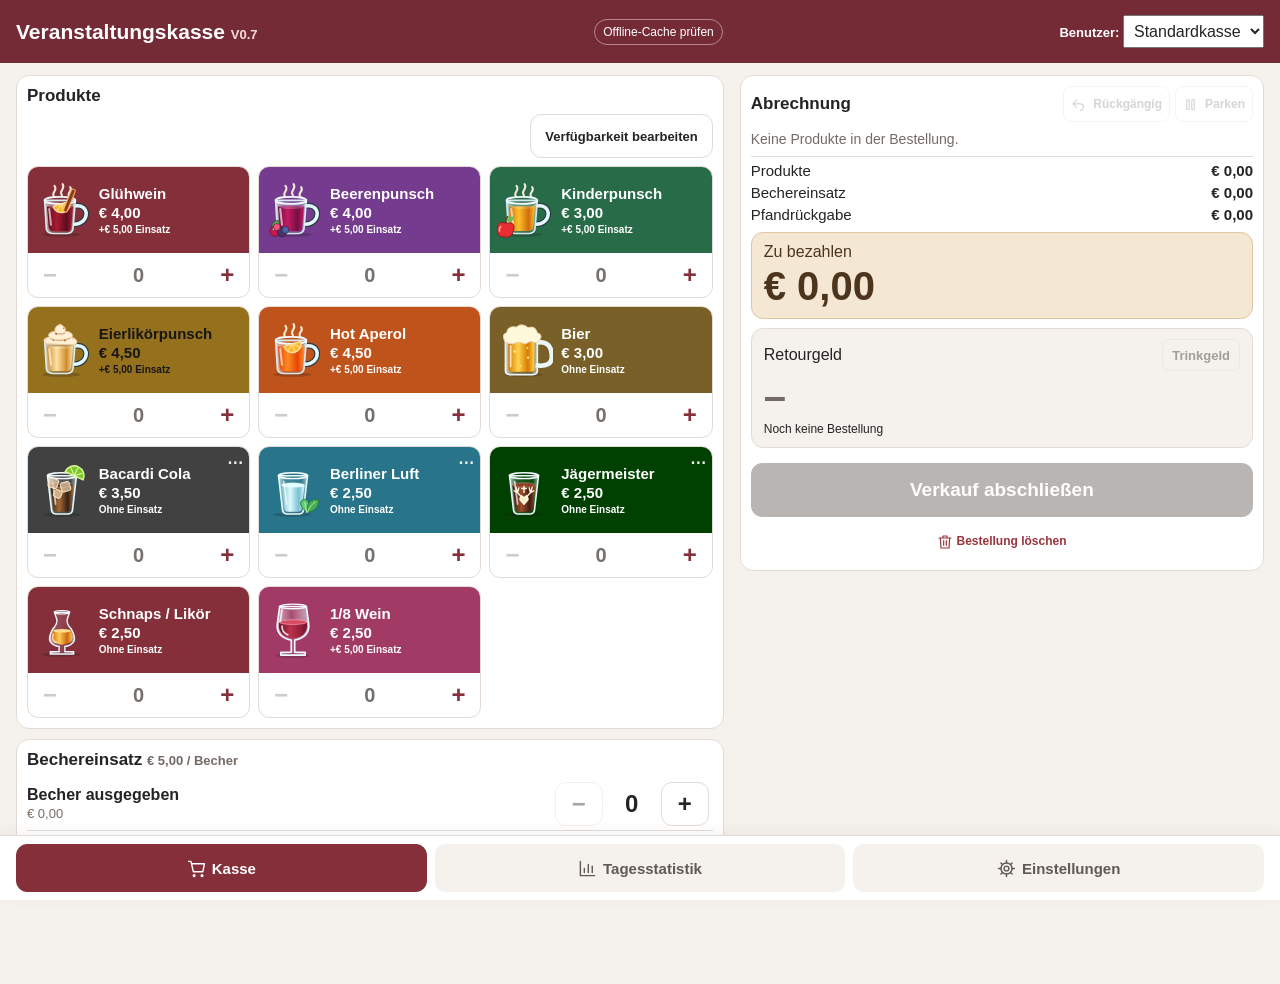
==== Veranstaltungskasse/index.html @ 63fb4795 "Veranstaltungskasse V0.7: kontrollierte Offline-Updates und Synchronisierungsschutz" ====
<!doctype html><html lang="de"><head><meta charset="utf-8"><meta name="viewport" content="width=device-width,initial-scale=1,viewport-fit=cover"><meta name="theme-color" content="#752b36"><meta name="apple-mobile-web-app-capable" content="yes"><meta name="apple-mobile-web-app-status-bar-style" content="default"><meta name="apple-mobile-web-app-title" content="Veranstaltungskasse"><title>Veranstaltungskasse</title><link rel="manifest" href="./manifest.webmanifest"><link rel="apple-touch-icon" href="./icon.svg"><style>
:root{font-family:system-ui,-apple-system,sans-serif;color:#252323;background:#f5f1ed;--red:#852f3b;--line:#e4dbd4;--green:#237047}*{box-sizing:border-box}body{margin:0;padding:env(safe-area-inset-top) env(safe-area-inset-right) env(safe-area-inset-bottom) env(safe-area-inset-left)}button,input{font:inherit}button{cursor:pointer;touch-action:manipulation;min-height:48px;border:1px solid var(--line);border-radius:11px;background:#fff;color:inherit;font-weight:650;padding:10px 14px}button:active{transform:scale(.98)}button:disabled{opacity:.4;cursor:default}header{background:#752b36;color:white;padding:16px max(16px,calc((100% - 1200px)/2));display:flex;align-items:center;justify-content:space-between;gap:12px}h1{font-size:24px;margin:0}small{font-size:13px;color:#746a65}header small{color:#f5dce0}nav{display:flex;gap:8px;max-width:1200px;margin:14px auto;padding:0 16px}nav button{flex:1}nav button.active,.primary{background:var(--red);color:white;border-color:var(--red)}main{max-width:1200px;margin:auto;padding:0 16px 24px}.layout{display:grid;grid-template-columns:1.1fr 1fr;gap:16px}.panel{background:white;border:1px solid var(--line);border-radius:16px;padding:16px;margin-bottom:14px}h2{font-size:19px;margin:0 0 14px}h3{font-size:16px;margin:0 0 8px}.drinks{display:grid;grid-template-columns:repeat(2,1fr);gap:10px}.drink{background:var(--red);color:#fff;border:0;text-align:left;min-height:86px;padding:14px}.drink strong{display:block;font-size:19px}.drink span{display:flex;justify-content:space-between;align-items:center;margin-top:8px}.drink b{font-size:24px}.row{display:flex;align-items:center;gap:10px;padding:10px 0;border-bottom:1px solid var(--line)}.row:last-child{border-bottom:0}.grow{flex:1}.num{font-size:24px;font-weight:700;min-width:30px;text-align:center;font-variant-numeric:tabular-nums}.step{width:48px;padding:0;font-size:24px}.sum{display:flex;justify-content:space-between;gap:12px;margin:9px 0}.total,.change{padding:14px;border-radius:12px;background:#f5f1ed;margin:12px 0}.total strong,.change strong{display:block;font-size:clamp(30px,5vw,44px);font-variant-numeric:tabular-nums;line-height:1.15;margin-top:4px}.change strong{color:var(--green)}.change.bad strong{color:#a52626}input{width:100%;border:1px solid #cfc4bd;border-radius:10px;padding:12px;font-size:22px;background:white;color:inherit}label{display:block;font-weight:650;margin:8px 0}.cashkeys{display:grid;grid-template-columns:repeat(5,1fr);gap:6px;margin:10px 0}.cashkeys button{padding:8px 2px}.wide{width:100%;margin-top:8px}.primary.wide{min-height:58px;font-size:19px}.muted{color:#746a65;font-size:14px}.status{min-height:20px;margin-top:8px;font-size:14px;color:var(--green)}.error{color:#a52626}.hidden{display:none!important}.metrics{display:grid;grid-template-columns:repeat(3,1fr);gap:10px;margin-bottom:14px}.metric{background:#f5f1ed;padding:12px;border-radius:12px}.metric strong{display:block;font-size:26px;margin-top:6px}.export{display:flex;gap:10px;flex-wrap:wrap}.export button{flex:1}.settings-row{display:grid;grid-template-columns:minmax(0,1fr) minmax(70px,120px) 48px;gap:10px;align-items:center;margin-bottom:10px}.settings-row input{font-size:17px;min-width:0}.settings-row .step{color:#852f3b}.settings-head{display:grid;grid-template-columns:minmax(0,1fr) minmax(70px,120px) 48px;gap:10px;color:#746a65;font-size:14px;margin-bottom:6px}.add-product{margin:4px 0 12px;color:var(--red);border:1px dashed var(--red)}.order-name{min-width:0;overflow-wrap:anywhere}.order-row{flex-wrap:wrap}.order-row .step{flex-shrink:0}.pill{font-size:12px;padding:5px 8px;border:1px solid #ffffff70;border-radius:20px;white-space:nowrap}#date{font-size:16px;max-width:200px} @media(max-width:720px){.layout{grid-template-columns:1fr}.metrics{grid-template-columns:1fr 1fr}h1{font-size:20px}header{padding:12px}.drink strong{font-size:17px}}@media(min-width:900px){.drinks{grid-template-columns:repeat(3,1fr)}}
.settings-row,.settings-head{grid-template-columns:minmax(0,1fr) minmax(65px,120px) 104px 48px}.settings-row .deposit-toggle{min-height:48px;padding:8px 5px;font-size:15px;color:#746a65}.settings-row .deposit-toggle[aria-pressed="true"]{background:#e9f3ec;color:#237047;border-color:#a4c7ad}.deposit-toggle:focus-visible{outline:3px solid #852f3b;outline-offset:2px}@media(max-width:480px){.settings-row,.settings-head{grid-template-columns:minmax(0,1fr) 70px 72px 44px;gap:5px}.settings-row .step{width:44px}.settings-row input{padding:10px 6px;font-size:15px}.settings-row .deposit-toggle{font-size:13px}}

/* V5: compact, touch-friendly register with persistent bottom navigation */
:root{background:#f5f1ed}body{padding-bottom:0}header{padding:9px max(16px,calc((100% - 1168px)/2));min-height:48px}h1{font-size:21px}main{padding-top:12px;padding-bottom:calc(88px + env(safe-area-inset-bottom));max-width:1200px}.layout{gap:12px;align-items:start;grid-template-columns:minmax(0,1.08fr) minmax(0,1fr)}.panel{padding:12px;margin-bottom:10px;border-radius:13px}h2{font-size:17px;margin-bottom:10px}.drinks-heading{display:flex;align-items:center;justify-content:space-between}.item-count{font-size:14px;color:#746a65;font-weight:600}.drinks{gap:8px;grid-template-columns:repeat(3,minmax(0,1fr))}.drink-tile{display:grid;grid-template-rows:1fr auto;min-width:0;background:#fff;border:1px solid var(--line);border-radius:11px;overflow:hidden}.drink-tile.selected{border-color:var(--red);box-shadow:inset 0 0 0 1px var(--red)}.drink{width:100%;min-height:86px;padding:9px 10px;border-radius:0;text-align:left;display:flex;flex-direction:column;align-items:flex-start;justify-content:center;gap:3px}.drink strong{font-size:clamp(14px,1.45vw,18px);line-height:1.15;overflow-wrap:anywhere}.drink span.drink-price{display:block;margin:0;font-size:16px}.drink small{font-size:11px;line-height:1.2;color:#f5dce0}.drink-controls{display:grid;grid-template-columns:44px minmax(0,1fr) 44px;align-items:center;gap:0;padding:2px}.drink-controls button{border:0;min-height:44px;width:44px;background:transparent;color:var(--red);border-radius:8px}.drink-controls button:disabled{color:#746a65;opacity:.35}.drink-controls .num{font-size:21px;min-width:0}.row{padding:6px 0}.sum{margin:5px 0;font-size:15px}.total,.change{padding:10px 12px;margin:9px 0}.total strong,.change strong{font-size:clamp(32px,4.4vw,42px)}label{margin:6px 0}#cash{padding:9px 12px;font-size:24px;min-height:48px}.cashkeys{margin:8px 0}.wide{margin-top:6px}.primary.wide{min-height:54px}.status:empty{display:none}.status{min-height:0;margin-top:6px}#discard{font-size:14px;color:#746a65}nav{position:fixed;bottom:0;left:0;right:0;z-index:10;max-width:none;margin:0;gap:6px;padding:8px max(12px,calc((100% - 1168px)/2)) calc(8px + env(safe-area-inset-bottom));background:#fff;border-top:1px solid var(--line);box-shadow:0 -3px 14px #2515170d}nav button{min-width:0;min-height:48px;padding:8px 4px;font-size:15px}nav button:not(.active){border-color:transparent;background:#f5f1ed;color:#625854}nav button.active{background:var(--red);color:#fff} @media(max-width:820px){.layout{grid-template-columns:1fr}.drinks{grid-template-columns:repeat(3,minmax(0,1fr))}.drink strong{font-size:16px}}@media(max-width:480px){main{padding-left:8px;padding-right:8px}.drinks{grid-template-columns:repeat(2,minmax(0,1fr))}nav button{font-size:13px}.drink strong{font-size:15px}.panel{padding:10px}}
@media(min-width:821px) and (max-height:800px){header{min-height:44px;padding-top:6px;padding-bottom:6px}main{padding-top:9px}.panel{padding:10px}.drink{min-height:79px}.total,.change{margin:7px 0;padding:9px 12px}.cashkeys{margin:6px 0}.primary.wide{min-height:50px}}

/* iPhone portrait preview: order and payment are separate screens. */
 #checkoutBar,.back-link{display:none}@media(max-width:600px){:root{--nav-height:64px}body{max-width:520px;margin:auto;background:#f5f1ed}header{min-height:44px;padding:8px 12px}h1{font-size:19px}main{max-width:520px;padding:8px 10px calc(140px + env(safe-area-inset-bottom))}.layout{display:block}.panel{padding:10px;margin-bottom:8px}h2{font-size:16px;margin-bottom:7px}.drinks{grid-template-columns:repeat(2,minmax(0,1fr));gap:7px}.drink{min-height:61px;padding:7px 9px;gap:2px}.drink strong{font-size:16px}.drink span.drink-price{font-size:15px}.drink small{font-size:11px}.drink-controls{padding:0;grid-template-columns:44px 1fr 44px}.drink-controls button{height:44px;min-height:44px}.drink-controls .num{font-size:22px}.row{padding:3px 0;gap:7px}.row .step{width:44px;min-height:44px}.row .grow b{font-size:14px}.row .num{font-size:22px}.row small{font-size:12px}nav{width:min(100%,520px);left:50%;right:auto;transform:translateX(-50%);padding:5px 8px calc(5px + env(safe-area-inset-bottom));gap:5px;min-height:var(--nav-height)}nav button{font-size:12px;min-height:49px;padding:6px 2px}#checkoutBar{position:fixed;z-index:9;bottom:calc(var(--nav-height) + env(safe-area-inset-bottom));left:50%;transform:translateX(-50%);width:min(100%,520px);padding:9px 12px;display:flex;align-items:center;gap:12px;justify-content:space-between;background:#fff;border-top:1px solid var(--line);box-shadow:0 -4px 16px #25151712}#checkoutBar strong{display:block;font-size:27px;line-height:1.1;font-variant-numeric:tabular-nums}#checkoutBar button{min-height:49px;min-width:130px}#checkoutBar small{display:block;font-size:12px;margin-bottom:3px}.back-link{border:0;background:none;padding:0 4px;text-align:left;color:var(--red);margin-bottom:3px}.total strong,.change strong{font-size:40px}.settings-row input{font-size:16px}.settings-head{font-size:12px}.settings-row,.settings-head{grid-template-columns:minmax(0,1fr) 63px 69px 44px;gap:4px}.settings-row .step{width:44px}.settings-row .deposit-toggle{min-height:44px;font-size:13px}.metrics{grid-template-columns:1fr 1fr}.metric strong{font-size:21px}.metric:last-child{grid-column:span 2}.export{display:grid;grid-template-columns:1fr}#paymentPane .panel{padding:14px}#paymentPane .wide{min-height:49px}#paymentPane #cash{font-size:24px}#paymentPane .sum{margin:8px 0}#paymentPane{display:block;scroll-margin-top:12px;scroll-margin-bottom:150px}#checkoutBar{bottom:calc(59px + env(safe-area-inset-bottom))}@media(max-width:360px){.drink strong{font-size:14px}.drink{padding:7px}.settings-row,.settings-head{grid-template-columns:minmax(0,1fr) 55px 62px 44px}} .back-link{display:block}}
@media(max-width:600px){#paymentPane .back-link{display:none}#paymentPane .panel{margin-bottom:16px}main{padding-bottom:calc(160px + env(safe-area-inset-bottom))}#sale:not(.hidden) #paymentPane{display:block}#sale:not(.hidden) #orderPane{display:block}}
@media(max-width:600px){#checkoutBar{justify-content:center;text-align:center;padding:7px 12px}#checkoutBar strong{font-size:27px}}

/* Legacy Safari: explicit colors and flex layout; no CSS Grid required. */
body{background:#f5f1ed;color:#252323;font-family:-apple-system,Arial,sans-serif}
button{border-color:#e4dbd4}button:disabled{opacity:.4}
.drink,.primary,nav button.active{background:#852f3b;color:#fff;border-color:#852f3b}
.panel,.drink-tile,.row,nav{border-color:#e4dbd4}
.drink-tile.selected{border-color:#852f3b}
.drink-controls button{color:#852f3b}.change strong{color:#237047}
#checkoutBar,.back-link{display:none!important}
main{padding-bottom:100px}
.layout{display:block}
.drinks{display:flex;flex-wrap:wrap;margin:-4px}
.drink-tile{display:block;width:calc(50% - 8px);margin:4px}
.drink{display:block;min-height:64px}.drink strong{font-size:16px}.drink span.drink-price{display:block}
.drink-controls{display:flex;align-items:center;justify-content:space-between}
.drink-controls .num{flex:1}
.cashkeys{display:flex}.cashkeys button{flex:1;margin-right:4px}
.metrics{display:flex;flex-wrap:wrap}.metric{flex:1;margin:4px;min-width:120px}
.settings-row,.settings-head{display:flex;align-items:center}
.settings-row input:first-child,.settings-head span:first-child{flex:1;width:0}
.settings-row input:nth-child(2),.settings-head span:nth-child(2){width:70px;flex:none;margin-left:5px}
.settings-row .deposit-toggle,.settings-head span:nth-child(3){width:90px;flex:none;margin-left:5px}
.settings-row .step,.settings-head span:nth-child(4){width:44px;flex:none;margin-left:5px}
nav button{margin:0 3px}.row .step{margin:0 4px}.row .grow{flex:1}
.total strong,.change strong{font-size:34px}.status{color:#237047}
@media(min-width:768px){body,main{max-width:1200px}.layout{display:flex;align-items:flex-start}.layout>#orderPane{width:54%;padding-right:6px}.layout>#paymentPane{width:46%;padding-left:6px}.drink-tile{width:calc(33.333% - 8px)}.drink{min-height:76px}.drink strong{font-size:15px}.drink-controls button{width:40px;min-height:44px}.drink-controls .num{font-size:20px}.panel{padding:10px}.total strong,.change strong{font-size:36px}}
@media(max-width:767px){#checkoutBar{display:flex!important;justify-content:center;text-align:center;bottom:64px;padding:7px 12px}main{padding-bottom:170px}.layout{display:block}.drink-tile{width:calc(50% - 8px)}}
@media(min-width:601px) and (max-width:767px){.drink-tile{width:calc(33.333% - 8px)}}
@media(max-width:767px){#paymentPane{display:block!important}#orderPane{display:block!important}}
/* V6.14: modern desktop/tablet layout. Legacy iOS 10 files are separate. */
@media(min-width:768px){
 body{width:100%;max-width:none;margin:0}
 header{width:100%;padding:9px max(16px,calc((100% - 1568px)/2))}
 main{width:100%;max-width:1600px;margin:0 auto;padding:12px 16px calc(80px + env(safe-area-inset-bottom))}
 nav{width:100%;padding:8px max(16px,calc((100% - 1568px)/2)) calc(8px + env(safe-area-inset-bottom));gap:8px}
 nav button{margin:0}
 #sale.layout{display:grid;grid-template-columns:minmax(0,1fr);gap:12px;align-items:start}
 #sale>#orderPane,#sale>#paymentPane{width:auto;min-width:0;padding:0}
 #sale .drinks{display:grid;grid-template-columns:repeat(3,minmax(0,1fr));gap:8px;margin:0}
 #sale .drink-tile{display:grid;grid-template-rows:1fr auto;width:auto;min-width:0;margin:0}
 #sale .drink{display:flex;flex-direction:column;justify-content:center;align-items:flex-start;min-height:66px;gap:2px;padding:7px 10px}
 #sale .drink strong{font-size:16px;line-height:1.15;overflow-wrap:anywhere;white-space:normal}
 #sale .drink-controls{display:grid;grid-template-columns:44px minmax(0,1fr) 44px;padding:0}
 #sale .drink-controls button{width:44px;height:44px;min-height:44px}
 #sale .drink-controls .num{font-size:22px}
 #sale .panel{padding:10px;margin-bottom:10px}
 #sale h2{margin-bottom:8px}
 #sale .row{padding:4px 0}
 #sale .row .step{min-height:44px}
 #paymentPane .cashkeys{display:grid;grid-template-columns:repeat(5,minmax(0,1fr));gap:6px}
 #paymentPane .cashkeys button{min-width:0;margin:0}
}
@media(min-width:1000px){
 #sale.layout{grid-template-columns:minmax(0,1.35fr) minmax(0,1fr);gap:16px}
 #sale>#paymentPane{position:sticky;top:12px}
 #sale .drink strong{font-size:17px}
}
@media(min-width:1000px) and (max-height:820px){
 main{padding-top:8px}
 #sale .panel{padding:8px 10px;margin-bottom:7px}
 #sale .drink{min-height:58px;padding:5px 9px}
 #sale .drink-controls button{min-height:40px;height:40px}
 #sale .row{padding:2px 0}
 #sale .row .step{min-height:40px}
 #paymentPane .sum{margin:3px 0}
 #paymentPane .total,#paymentPane .change{padding:8px 10px;margin:6px 0}
 #paymentPane .wide,#paymentPane .cashkeys button,#paymentPane #cash{min-height:43px}
 #paymentPane .primary.wide{min-height:48px}
}
/* V6.15: custom colors, reorder, ranking. */
.settings-row{display:block!important;border:1px solid #e4dbd4;border-radius:10px;padding:7px;margin-bottom:8px}
.settings-main{display:flex;align-items:center;width:100%;gap:5px}
.settings-main input:first-child{flex:1;min-width:0;width:0}
.settings-main input:nth-child(2){width:78px;flex:none;margin-left:4px}
.settings-main .deposit-toggle{width:82px;flex:none;margin-left:4px}
.settings-main .step{width:42px;flex:none;margin-left:4px}
.settings-tools{display:flex;align-items:center;margin-top:5px}
.settings-tools button{min-height:40px;margin-right:5px;padding:4px 9px}
.settings-tools .color-button{flex:1;margin-right:0}
.color-editor{padding:6px 0}.color-editor input[type=color]{width:75px;height:44px;padding:3px;margin-right:5px}.color-editor input[aria-label="Hex-Farbcode"]{width:130px;font-size:16px;padding:8px}
.rgb-line{display:flex;align-items:center;font-size:13px}.rgb-line span{width:48px}.rgb-line input{flex:1;min-width:0;padding:0;width:auto;margin:0 8px;height:30px}
#rankBy{font:inherit;padding:8px;background:white;border:1px solid #e4dbd4;border-radius:8px;width:100%;max-width:280px}
.rank-item{margin:9px 0}.rank-line{display:flex;align-items:center;gap:8px;font-size:14px}.rank-line .grow{flex:1}.rank-track{height:7px;background:#eee4df;border-radius:5px;margin-top:4px;overflow:hidden}.rank-fill{height:7px;background:#852f3b;border-radius:5px}
@media(max-width:480px){.settings-main input:nth-child(2){width:65px}.settings-main .deposit-toggle{width:68px}.settings-main .step{width:38px}.settings-main input{font-size:14px;padding:7px 4px}.settings-main .deposit-toggle{font-size:12px}.settings-head{display:none}}
/* V6.16 action menu */
.drink-tile{position:relative}.drink-tile.has-actions .drink{padding-right:37px;-webkit-touch-callout:none;-webkit-user-select:none;user-select:none}.action-more{position:absolute;right:4px;top:4px;min-width:30px;min-height:30px;height:30px;padding:0 5px;background:#ffffffed;color:#252323;border:1px solid #ffffff;border-radius:7px;font-size:20px;line-height:1;z-index:1}
.action-overlay{position:fixed;top:0;right:0;bottom:0;left:0;background:rgba(33,21,27,.72);display:flex;align-items:center;justify-content:center;z-index:100;padding:14px}.action-modal{background:white;border-radius:14px;padding:18px;width:100%;max-width:390px;max-height:90%;overflow:auto;color:#252323}.action-modal .wide{min-height:48px}.action-modal p{margin:4px 0 8px}.action-line{display:flex;align-items:center;gap:6px;background:#f5f1ed;border-radius:8px;margin:4px 0;padding:5px 8px;font-size:13px}.action-line .step{min-width:38px;width:38px;min-height:38px;margin-left:6px}.action-line .grow{flex:1}.action-editor{padding:5px 0}.action-setting{border:1px solid #e4dbd4;border-radius:8px;margin:6px 0;padding:8px}.action-field{display:flex;align-items:center;font-size:13px}.action-field span{width:42%;min-width:100px}.action-field input{flex:1;min-width:0;font-size:16px;padding:6px}.settings-tools .action-edit-button{margin-left:5px;margin-right:0;font-size:13px}.settings-tools .color-button{min-width:0;font-size:13px}.action-modal .muted{font-size:13px}
/* V6.17: wider promotion fields, discreet action and undo icons. */
#settings .action-setting .action-field{display:flex;align-items:center;width:100%;margin:5px 0;gap:8px}
#settings .action-setting .action-field>span{width:34%;min-width:104px;max-width:200px;flex:none}
#settings .action-setting .action-field>input{width:100%;min-width:0;max-width:none;flex:1 1 0%;margin:0 0 0 6px;padding:8px;font-size:16px}
#settings .action-setting .action-field:not(:first-child)>input{max-width:160px}
#settings .action-setting .action-field:first-child>input{max-width:none}
#sale .drink-tile.has-actions .drink{padding-right:25px}
#sale .action-more{top:0;right:0;width:28px;min-width:28px;height:31px;min-height:31px;padding:0;border:0;border-radius:5px;background:transparent;font-size:16px;font-weight:700;line-height:1;opacity:.9}
#sale .action-more:focus{outline:1px solid currentColor;outline-offset:-3px}
#paymentPane .payment-heading{display:flex;align-items:center;justify-content:space-between;min-height:34px;margin:0 0 5px}
#paymentPane .payment-heading h2{margin:0}
#paymentPane .undo-small{display:flex;align-items:center;justify-content:center;width:34px;min-width:34px;height:34px;min-height:34px;padding:0;margin:0;background:transparent;color:#746a65;border:1px solid #e4dbd4;border-radius:8px}
#paymentPane .undo-small:disabled{opacity:.28}
#paymentPane .undo-small svg{pointer-events:none;display:block}
@media(max-width:480px){#settings .action-setting .action-field>span{width:38%;min-width:95px}#settings .action-setting .action-field>input{margin-left:3px}}
/* V6.18 */
#settings .settings-main{display:flex;align-items:center;gap:4px;flex-wrap:nowrap}
#settings .settings-main>input:first-child{flex:1 1 90px;width:0;min-width:65px}
#settings .settings-main>input:nth-child(2){width:70px;flex:none;margin:0}
#settings .settings-main>.deposit-toggle{width:70px;min-width:55px;margin:0;font-size:13px}
#settings .settings-main>button:not(.deposit-toggle){width:34px;min-width:30px;min-height:40px;padding:0;margin:0;font-size:17px;flex:none}
#settings .settings-main>.step{color:#a52626}
#settings .settings-extra{padding-top:6px}
#settings .settings-tools{margin:0 0 5px}
#settings .settings-tools button{flex:1}
#settings .sold-label{display:flex;align-items:center;font-size:14px;gap:7px}
#settings .sold-label input,.pref-check input{width:22px;height:22px;min-height:0;flex:none;margin:0 8px 0 0}
#sale .sold-out .drink{background:#777!important;color:#fff!important}
#sale .sold-out .drink small{color:#fff!important}
#sale .sold-out .drink:disabled{opacity:.75}
#sale .sold-out .action-more{display:none}
#paymentPane .heading-tools{display:flex;align-items:center;gap:4px}
#paymentPane .mini-tool,.mini-tool{min-width:34px;width:auto;height:34px;min-height:34px;padding:0 7px;background:transparent;color:#746a65;border:1px solid #e4dbd4;border-radius:8px;font-size:17px;line-height:1}
#paymentPane .mini-tool:disabled{opacity:.28}
#basketToggle{display:flex;justify-content:space-between;align-items:center;width:100%;padding:0;border:0;background:transparent;text-align:left;min-height:26px;height:auto;font-size:inherit;font-weight:normal;color:inherit}
#basketDetails,.recent-detail{padding:5px 8px;background:#f5f1ed;border-radius:7px;font-size:13px}
#basketDetails .sum,.recent-detail .sum{gap:6px}
.cash-extra{display:flex;gap:5px}
.cash-extra button{flex:1;min-width:0;margin:4px 0 0!important}
.park-entry{display:flex;align-items:center;gap:7px;padding:7px 0;border-bottom:1px solid #e4dbd4}
.park-entry .grow{flex:1}.park-entry small{display:block;margin-top:3px}
.pref-check{display:flex;align-items:center;font-size:15px}.pref-group{border-top:1px solid #e4dbd4;margin-top:12px;padding-top:12px}
#testBanner{background:#e6c16a;color:#493400;padding:5px 10px;text-align:center;font-weight:bold;font-size:14px}
#testBanner button{min-height:30px;padding:3px 8px;margin-left:10px;font-size:13px}
body.night-mode,body.night-mode main{background:#18181b;color:#f1eeeb}
body.night-mode .panel,body.night-mode .drink-tile,body.night-mode nav,body.night-mode .action-modal{background:#27272a;color:#f1eeeb;border-color:#4c4c50}
body.night-mode .total,body.night-mode .change,body.night-mode .metric,body.night-mode #basketDetails,body.night-mode .recent-detail,body.night-mode .action-line,body.night-mode #checkoutBar{background:#36363a;color:#f1eeeb;border-color:#525257}
body.night-mode button:not(.drink):not(.primary):not(.action-more):not(.color-button),body.night-mode input,body.night-mode select,body.night-mode textarea{background:#303034;color:#f1eeeb;border-color:#57575d}
body.night-mode nav button.active{background:#852f3b!important;color:white}
body.night-mode .muted,body.night-mode small,body.night-mode .item-count{color:#c5c2c0}
body.night-mode .change strong,body.night-mode .status{color:#83d9a5}
body.night-mode .change.bad strong,body.night-mode .error{color:#ff9e9e}
body.night-mode .row,body.night-mode .settings-row,body.night-mode .action-setting,body.night-mode .pref-group,body.night-mode .park-entry{border-color:#515157}
@media(max-width:520px){#settings .settings-main{flex-wrap:wrap}#settings .settings-main>input:first-child{flex:1 1 105px}#settings .settings-main>input:nth-child(2){width:62px}#settings .settings-main>.deposit-toggle{width:57px}#settings .settings-main>button:not(.deposit-toggle){width:31px;min-width:31px}}
/* V6.19 */
#settings .settings-extra .delete-product{display:block;width:100%;min-height:36px;margin:7px 0 0;padding:5px 10px;font-size:14px;color:#a52626;border-color:#cfa6a6;background:transparent}
#settings .settings-main .product-name-input{font-weight:650}
#settings .settings-main .product-name-input::placeholder{color:inherit;opacity:.7}
#basketDetails{background:transparent;padding:2px 0 7px;margin-bottom:5px;border-bottom:1px solid #e4dbd4;border-radius:0}
#basketDetails p{margin:2px 0}
#basketDetails .basket-row,.park-items .basket-row{align-items:center;margin:4px 0;font-size:14px;gap:6px}
.basket-row .grow{flex:1;min-width:0;overflow-wrap:break-word}.basket-row b{white-space:nowrap}
#paymentPane .basket-minus{width:29px;min-width:29px;height:29px;min-height:29px;padding:0;margin:0 0 0 3px;font-size:17px}
#parkPanel h2{margin:0 0 6px}#parkInfo:empty{display:none}
.park-card{border:1px solid #e4dbd4;border-radius:9px;padding:9px;margin:7px 0}
.park-head,.park-foot{display:flex;align-items:center;justify-content:space-between;gap:5px}
.park-head small{white-space:nowrap}.park-items{margin:5px 0}.park-items>small{display:block;margin:3px 0}.park-total{flex:1;font-size:19px}
#sale>#paymentPane.has-parked{position:static}
html.night-mode{background:#18181b!important;color:#f1eeeb;color-scheme:dark}
body.night-mode{background:#18181b!important;color:#f1eeeb!important;min-height:100vh}
body.night-mode header{background:#54262e;color:#fff}
body.night-mode #settings .settings-main .deposit-toggle[aria-pressed="true"]{background:#214737;color:#b1ebc9;border-color:#56826a}
body.night-mode #settings .settings-extra .delete-product{background:transparent;color:#ff9e9e;border-color:#87535a}
body.night-mode #basketDetails{background:transparent;border-color:#515157}
body.night-mode .park-card{background:#303034;color:#f1eeeb;border-color:#515157}
body.night-mode #rankBy{background:#303034;color:#f1eeeb;border-color:#57575d}
body.night-mode #discard,body.night-mode .undo-small,body.night-mode .mini-tool,body.night-mode .settings-head{color:#e1ddda}
body.night-mode .drink-controls button:disabled{color:#a4a1a0}body.night-mode .rank-track{background:#4a4a4f}
body.night-mode .sum,body.night-mode label{color:inherit}
/* V6.22: optional tip calculator */
.tip-heading{display:flex;align-items:center;justify-content:space-between;gap:6px}
#paymentPane .tip-toggle{min-height:32px;height:32px;padding:3px 9px;margin:0;font-size:13px;border-radius:7px;background:transparent}
#tipRow{align-items:center;gap:6px}#tipRow>span{flex:1}
#tipPanel{border-top:1px solid #d8cec8;margin-top:10px;padding-top:8px}
.tip-modes,.tip-quick{display:flex;margin:4px 0;gap:4px}
.tip-modes button,.tip-quick button{flex:1;min-width:0;min-height:42px;padding:5px 4px;font-size:14px;margin:0 2px 0 0}
.tip-modes button[aria-pressed="true"]{background:#852f3b;color:#fff;border-color:#852f3b}
#tipInput{font-size:17px;padding:9px;min-height:42px}
#tipPanel .wide{font-size:14px;min-height:42px}
body.night-mode #tipPanel{border-color:#515157}
body.night-mode .tip-modes button[aria-pressed="true"]{background:#852f3b;color:#fff}
@media(max-width:767px){
/* V6.24: explicit grid sizing without legacy flex widths or margins. */
#sale .drinks{display:grid;grid-template-columns:repeat(2,minmax(0,1fr));gap:8px;margin:0;width:100%}
#sale .drink-tile{display:grid;grid-template-rows:1fr auto;width:auto;min-width:0;margin:0}
#sale .drink{width:100%;min-width:0;display:flex;flex-direction:column;align-items:flex-start;justify-content:center}
#sale .drink strong{max-width:100%;overflow-wrap:break-word;white-space:normal}
#sale .drink-controls{display:grid;grid-template-columns:44px minmax(0,1fr) 44px;padding:0}
#sale .drink-controls button{width:44px;min-width:44px;min-height:44px;height:44px;margin:0}
#sale .drink-controls .num{min-width:0;text-align:center}
}
@media(min-width:601px) and (max-width:767px){#sale .drinks{grid-template-columns:repeat(3,minmax(0,1fr))}}

/* V6.24: embedded, single-drink illustrations; no extra network requests. */
#sale .drink.pictured{position:relative;min-height:84px;padding-left:68px;padding-right:6px;box-sizing:border-box;text-align:left}
#sale .drink-tile.has-actions .drink.pictured{padding-right:21px}
#sale .drink-picture{display:block;position:absolute;left:4px;top:50%;width:61px;height:72px;margin:0;transform:translateY(-50%);pointer-events:none;-webkit-user-select:none;user-select:none}
#sale .drink.pictured strong{display:block;max-width:100%;font-size:15px;line-height:1.13;white-space:normal;overflow-wrap:break-word;word-wrap:break-word}
#sale .drink.pictured .drink-price{display:block;margin:2px 0 0;font-size:15px;line-height:1.15}
#sale .drink.pictured small{display:block;font-size:10px;line-height:1.2;margin:2px 0 0;white-space:normal}
#sale .sold-out .drink-picture{opacity:.42;filter:grayscale(1)}
@media(min-width:1000px){#sale .drink.pictured{padding-left:82px;min-height:88px}#sale .drink-picture{width:72px;height:76px;left:5px}#sale .drink.pictured strong{font-size:16px}}
@media(max-width:600px){#sale .drink.pictured,body.mobile-layout #sale .drink.pictured{min-height:90px;padding-left:56px;padding-right:5px}#sale .drink-tile.has-actions .drink.pictured,body.mobile-layout #sale .drink-tile.has-actions .drink.pictured{padding-right:19px}#sale .drink-picture{width:51px;height:65px;left:2px}#sale .drink.pictured strong,body.mobile-layout #sale .drink.pictured strong{font-size:14px}#sale .drink.pictured .drink-price,body.mobile-layout #sale .drink.pictured .drink-price{font-size:14px}#sale .drink.pictured small{font-size:10px}}
@media(max-width:360px){#sale .drink.pictured,body.mobile-layout #sale .drink.pictured{padding-left:47px}#sale .drink-picture{width:43px;height:57px}#sale .drink.pictured strong,body.mobile-layout #sale .drink.pictured strong{font-size:13px}}

/* V6.26: stress-resistant visual hierarchy, no audio or vibration. */
.ui-icon{display:inline-block;vertical-align:middle;flex:none;pointer-events:none}
#sale .drink-tile.selected{border-color:#2c995d!important;box-shadow:inset 0 0 0 2px #2c995d}
#sale .drink-tile.selected .drink-controls{background:#d8f0df;color:#164d31}
#sale .drink-tile.selected .drink-controls button{color:#17613a;background:transparent}
#sale .drink-tile .drink-controls .num{font-size:25px;font-weight:800;font-variant-numeric:tabular-nums}
#sale .drink-tile.selected .num{color:#15542f}
body.night-mode #sale .drink-tile.selected{border-color:#70d99a!important;box-shadow:inset 0 0 0 2px #70d99a}
body.night-mode #sale .drink-tile.selected .drink-controls{background:#214732;color:#b8e5c8}
body.night-mode #sale .drink-tile.selected .drink-controls .num,body.night-mode #sale .drink-tile.selected .drink-controls button{color:#b8e5c8;background:transparent}
#sale .drink-tile:not(.selected) .num{color:#77716d}
body.night-mode #sale .drink-tile:not(.selected) .num{color:#a6a3a1}
#paymentPane .heading-tools{display:flex;align-items:center;gap:5px}
#paymentPane .heading-tools .undo-small,#paymentPane .heading-tools .mini-tool{display:flex;align-items:center;justify-content:center;min-width:0;width:auto;height:36px;min-height:36px;padding:4px 7px;font-size:12px;white-space:nowrap;gap:4px}
#paymentPane .heading-tools .ui-icon{width:15px;height:15px;margin-right:3px}
#paymentPane .basket-minus.trash-position{width:34px;min-width:34px;height:34px;min-height:34px;color:#a52626;display:flex;align-items:center;justify-content:center}
#paymentPane .basket-minus.trash-position .ui-icon{width:16px;height:16px}
body.night-mode #paymentPane .basket-minus.trash-position{color:#f3b2b2}
#paymentPane #discard{width:auto;display:block;min-height:36px;margin:7px auto 0;padding:5px 10px;font-size:12px;background:transparent;border-color:transparent;color:#9d343d}
body.night-mode #paymentPane #discard{background:transparent;color:#ecb5b5;border-color:transparent}
#paymentPane .total{background:#f4e7d3;color:#4c351c;border:1px solid #e1c6a3}
#paymentPane .total strong,#paymentPane .change strong{font-size:40px;line-height:1.08;font-weight:800}
#paymentPane .change{border:1px solid #e4dbd4}
#paymentPane .change.pay-short{background:#fce6e7;color:#8d222e;border-color:#df9ca3}
#paymentPane .change.pay-short strong{color:#a52626}
#paymentPane .change.pay-ready{background:#e0f2e5;color:#165735;border-color:#a5d0b2}
#paymentPane .change.pay-ready strong{color:#17623a}
#paymentPane .change.pay-refund{background:#e1edf8;color:#254c73;border-color:#a9c5e0}
#paymentPane .change.pay-refund strong{color:#254c73}
#paymentPane .change.pay-neutral strong{color:#746a65}
#paymentState{display:block;font-size:12px;line-height:1.25;margin-top:4px;color:inherit}
#paymentPane #finish:not(:disabled){background:#237047;color:#fff;border-color:#237047;opacity:1}
#paymentPane #finish:disabled{background:#99938e;color:#fff;border-color:#99938e;opacity:.68}
body.night-mode #paymentPane .total{background:#3b342c;color:#f8e6c9;border-color:#796348}
body.night-mode #paymentPane .change.pay-short{background:#54272c;color:#ffd1d1;border-color:#97545b}
body.night-mode #paymentPane .change.pay-short strong{color:#ffb8b8}
body.night-mode #paymentPane .change.pay-ready{background:#214732;color:#b8e5c8;border-color:#478260}
body.night-mode #paymentPane .change.pay-ready strong{color:#b8e5c8}
body.night-mode #paymentPane .change.pay-refund{background:#28425b;color:#badcff;border-color:#557b9e}
body.night-mode #paymentPane .change.pay-refund strong{color:#badcff}
body.night-mode #paymentPane .change.pay-neutral strong{color:#c5c2c0}
body.night-mode #paymentPane #finish:disabled{background:#48484b;color:#bdbdbd;border-color:#5b5b5d;opacity:1}
#paymentPane .cashkeys button.note-5{background:#62696d;color:#fff;border-color:#62696d}
#paymentPane .cashkeys button.note-10{background:#a44941;color:#fff;border-color:#a44941}
#paymentPane .cashkeys button.note-20{background:#346591;color:#fff;border-color:#346591}
#paymentPane .cashkeys button.note-50{background:#9a5d26;color:#fff;border-color:#9a5d26}
#paymentPane .cashkeys button.note-100{background:#37734a;color:#fff;border-color:#37734a}
#paymentPane .cashkeys button.note-200{background:#82742b;color:#fff;border-color:#82742b}
#paymentPane .cashkeys button.note-500{background:#735286;color:#fff;border-color:#735286}
body.night-mode #paymentPane .cashkeys button.note-5{background:#62696d;color:#fff;border-color:#62696d}
body.night-mode #paymentPane .cashkeys button.note-10{background:#a44941;color:#fff;border-color:#a44941}
body.night-mode #paymentPane .cashkeys button.note-20{background:#346591;color:#fff;border-color:#346591}
body.night-mode #paymentPane .cashkeys button.note-50{background:#9a5d26;color:#fff;border-color:#9a5d26}
body.night-mode #paymentPane .cashkeys button.note-100{background:#37734a;color:#fff;border-color:#37734a}
body.night-mode #paymentPane .cashkeys button.note-200{background:#82742b;color:#fff;border-color:#82742b}
body.night-mode #paymentPane .cashkeys button.note-500{background:#735286;color:#fff;border-color:#735286}
#cashFeedback{float:right;color:#237047;font-size:13px;font-weight:750;min-height:16px}
#drinkFeedback{font-size:12px;color:#237047;font-weight:650;overflow:hidden;white-space:nowrap;text-overflow:ellipsis;max-width:46%;margin-left:auto;margin-right:7px}
body.night-mode #cashFeedback,body.night-mode #drinkFeedback{color:#9de7b8}
#saleSuccess{position:fixed;z-index:90;top:56px;left:50%;transform:translateX(-50%);width:calc(100% - 24px);max-width:340px;pointer-events:none;background:#214732;color:#e4faeb;border:1px solid #70c990;border-radius:12px;padding:12px 16px;text-align:center;box-shadow:0 6px 18px #0004}
#saleSuccess .success-top{display:flex;align-items:center;justify-content:center;font-weight:750;font-size:17px}
#saleSuccess .ui-icon{margin-right:7px}#saleSuccess strong{display:block;font-size:32px;margin:3px 0}#saleSuccess small{color:#c2e6d0;display:block}
#settings .setting-category{border:1px solid #e4dbd4;border-radius:10px;margin-bottom:8px;overflow:hidden}
#settings .category-toggle{display:flex;align-items:center;text-align:left;width:100%;border:0;border-radius:0;background:#fff;min-height:60px;padding:10px 12px;color:inherit}
#settings .category-toggle .ui-icon{margin-right:12px;width:23px;height:23px;color:#746a65}
#settings .category-text{flex:1;min-width:0;display:block}#settings .category-text b{display:block;font-size:16px}#settings .category-text small{display:block;font-size:12px;line-height:1.25;margin-top:3px;font-weight:400}
#settings .category-arrow{margin-left:8px;color:#746a65;font-size:17px}
#settings .category-toggle[aria-expanded="true"] .category-arrow{transform:rotate(180deg)}
#settings .category-body{border-top:1px solid #e4dbd4;padding:12px}
body.night-mode #settings .setting-category,body.night-mode #settings .category-body{border-color:#515157}
body.night-mode #settings .category-toggle{background:#303034;color:#f1eeeb}
body.night-mode #settings .category-toggle .ui-icon,body.night-mode #settings .category-arrow{color:#c5c2c0}
nav button .ui-icon{width:19px;height:19px;margin-right:6px;vertical-align:middle}
nav button span{vertical-align:middle}
@media(max-width:600px){nav button .ui-icon{display:block;margin:0 auto 3px;width:18px;height:18px}nav button span{display:block;font-size:12px}#paymentPane .total strong,#paymentPane .change strong,body.mobile-layout #paymentPane .total strong,body.mobile-layout #paymentPane .change strong{font-size:36px}#paymentPane .heading-tools .undo-small,#paymentPane .heading-tools .mini-tool{font-size:11px;padding:4px 5px}#settings .category-body{padding:8px}}

/* V6.26: keyboard-free cash and tip entry, ES5/iOS 10-compatible. */
#cashOpen{display:flex;width:100%;min-height:48px;align-items:center;justify-content:space-between;text-align:left;font-size:24px;font-weight:700;padding:9px 12px;border:1px solid #cfc4bd;background:#fff}
#cashOpen svg{flex:none;margin-left:6px;pointer-events:none;color:#746a65}
#cashOpen.empty #cashDisplay{color:#8a817c;font-weight:500}
body.night-mode #cashOpen{background:#303034;color:#f1eeeb;border-color:#57575d}
body.night-mode #cashOpen svg,body.night-mode #cashOpen.empty #cashDisplay{color:#c5c2c0}
#tipQuick .tip-choice{display:flex;flex-direction:column;align-items:center;justify-content:center;min-height:56px;line-height:1.2}
#tipQuick .tip-choice b{font-size:15px}#tipQuick .tip-choice small{font-size:10px;display:block;margin-top:4px;font-weight:400;color:inherit;opacity:.88}
#tipHelp{font-size:12px;margin:5px 0;color:inherit}
#tipCustom{display:block;min-height:44px}
#numberOverlay{z-index:120}
#numberOverlay .number-modal{box-sizing:border-box;max-width:370px;padding:14px;max-height:94%;overflow:auto}
#numberContext{margin:4px 0 8px}
#numberValue{border:1px solid #cfc4bd;background:#f5f1ed;border-radius:9px;padding:10px 12px;font-size:32px;line-height:1.12;font-weight:750;text-align:right;min-height:58px;font-variant-numeric:tabular-nums}
#numberValue.replace-ready{border-color:#852f3b}
.number-keys{display:flex;flex-wrap:wrap;margin:6px -3px 0}
.number-keys button{width:calc(33.3333% - 6px);margin:3px;min-height:52px;height:52px;padding:3px;font-size:24px}
.number-tools{display:flex;align-items:stretch;margin:4px -3px 0}
.number-tools button{flex:1;min-width:0;margin:3px;padding:6px 3px;min-height:46px;font-size:13px}
#numberOK:not(:disabled){background:#237047;color:#fff;border-color:#237047}
.number-preview{font-size:13px;font-weight:650;min-height:16px;margin:6px 0 0;color:#237047}
#numberError{font-size:13px;margin:4px 0 0}
body.night-mode #numberValue{background:#303034;color:#f1eeeb;border-color:#57575d}
body.night-mode #numberValue.replace-ready{border-color:#b9707b}
body.night-mode .number-preview{color:#a0edb9}
@media(max-height:500px){#numberOverlay .number-modal{padding:9px}.number-keys button{height:37px;min-height:37px;font-size:20px}#numberValue{min-height:44px;font-size:25px;padding:6px}.number-tools button{min-height:38px}#numberContext{margin:2px 0}}

</style><link rel="stylesheet" href="./tiles-v032.css"></head><body data-variant="modern"><header><h1>Veranstaltungskasse <small>V0.7</small></h1><span class="pill" id="offline">Offline-Status</span></header><div id="testBanner" class="hidden">TESTMODUS – keine echten Buchungen<button id="stopTest" type="button">Testmodus beenden</button></div><main>
<section id="sale" class="layout"><div id="orderPane"><div class="panel"><h2 class="drinks-heading">Produkte <span id="drinkFeedback" aria-live="polite"></span><span id="itemCount" class="item-count"></span></h2><div id="drinks" class="drinks"></div></div><div class="panel"><h2>Bechereinsatz <small id="depositLabel"></small></h2><div class="row"><div class="grow"><b>Becher ausgegeben</b><br><small id="outValue"></small></div><button class="step" id="outMinus" aria-label="Ausgegebene Becher minus">−</button><span class="num" id="out"></span><button class="step" id="outPlus" aria-label="Ausgegebene Becher plus">+</button></div><div class="row"><div class="grow"><b>Becher retour</b><br><small id="backValue"></small></div><button class="step" id="backMinus" aria-label="Retournierte Becher minus">−</button><span class="num" id="back"></span><button class="step" id="backPlus" aria-label="Retournierte Becher plus">+</button></div></div></div>
<div id="paymentPane"><div class="panel"><button id="backToOrder" class="back-link">‹ Zur Bestellung</button><div class="payment-heading"><h2>Abrechnung</h2><div class="heading-tools"><button id="undoLast" type="button" class="undo-small" aria-label="Letzten Verkauf rückgängig machen" title="Letzten Verkauf rückgängig machen" disabled><svg class="ui-icon" width="16" height="16" viewBox="0 0 24 24" fill="none" stroke="currentColor" stroke-width="1.8" stroke-linecap="round" stroke-linejoin="round" aria-hidden="true" focusable="false"><path d="M9 5 3 11l6 6M3 11h12a5 5 0 0 1 0 10"/></svg><span>Rückgängig</span></button><button id="parkOrder" type="button" class="mini-tool" title="Bestellung parken" aria-label="Bestellung parken"><svg class="ui-icon" width="16" height="16" viewBox="0 0 24 24" fill="none" stroke="currentColor" stroke-width="1.8" stroke-linecap="round" stroke-linejoin="round" aria-hidden="true" focusable="false"><rect x="6" y="4" width="4" height="16" rx="1"/><rect x="14" y="4" width="4" height="16" rx="1"/></svg><span>Parken</span></button></div></div><div id="basketDetails" aria-label="Aktuelle Bestellung"></div><div class="sum"><span>Produkte</span><b id="drinkSum"></b></div><div class="sum"><span>Bechereinsatz</span><b id="outSum"></b></div><div class="sum"><span>Pfandrückgabe</span><b id="backSum"></b></div><div class="sum hidden" id="tipRow"><span>Trinkgeld</span><b id="tipSum"></b><button type="button" id="tipClear" class="basket-minus" aria-label="Trinkgeld entfernen" title="Trinkgeld entfernen">×</button></div><div class="total"><span id="totalLabel">Zu bezahlen</span><strong id="total"></strong></div><div id="cashArea"><label for="cashOpen">Geld erhalten (€)<span id="cashFeedback" aria-live="polite"></span></label><input id="cash" type="hidden"><button type="button" id="cashOpen" aria-label="Erhaltenes Geld eingeben" aria-haspopup="dialog"><span id="cashDisplay">0,00</span><svg width="21" height="21" viewBox="0 0 24 24" fill="none" stroke="currentColor" stroke-width="1.8" stroke-linecap="round" stroke-linejoin="round" aria-hidden="true"><rect x="4" y="2" width="16" height="20" rx="2"/><path d="M8 6h8M8 11h1m6 0h1M8 15h1m6 0h1M8 19h1m6 0h1"/></svg></button><div class="cashkeys" id="cashkeys"></div><div class="cash-extra"><button class="wide" id="clearCash">Geld löschen</button><button class="wide" id="exact">Passend bezahlt</button></div></div><div class="change" id="changeBox"><div class="tip-heading"><span id="changeLabel">Retourgeld</span><button type="button" id="tipToggle" class="tip-toggle" aria-expanded="false" aria-controls="tipPanel">Trinkgeld</button></div><strong id="change">–</strong><small id="paymentState" aria-live="polite"></small><div id="tipPanel" class="hidden"><div id="tipQuick" class="tip-quick"></div><p id="tipHelp"></p><button type="button" id="tipCustom" class="wide" aria-haspopup="dialog">Individuellen Gesamtbetrag eingeben</button><button type="button" id="tipKeep" class="wide">Stimmt so – kein Retourgeld</button></div></div><button class="primary wide" id="finish">Verkauf abschließen</button><button class="wide" id="discard"><svg class="ui-icon" width="16" height="16" viewBox="0 0 24 24" fill="none" stroke="currentColor" stroke-width="1.8" stroke-linecap="round" stroke-linejoin="round" aria-hidden="true" focusable="false"><path d="M3 6h18M9 6V3h6v3M5 6l1 15h12l1-15M10 10v7m4-7v7"/></svg> Bestellung löschen</button><div id="status" class="status" role="status"></div></div><div id="parkPanel" class="panel hidden"><h2>Geparkte Bestellungen (<span id="parkCount">0</span>)</h2><p id="parkInfo" class="muted"></p><div id="parkEntries"></div></div></div><div id="checkoutBar"><div><small id="checkoutLabel">Zu bezahlen</small><strong id="checkoutTotal">0,00 €</strong></div></div></section>
<section id="stats" class="hidden"><div class="panel"><h2>Tagesstatistik</h2><label for="date">Verkaufstag</label><input type="date" id="date"><div id="metrics" class="metrics" style="margin-top:14px"></div><h3>Verkaufte Produkte</h3><div id="sales"></div><h3 style="margin-top:16px">Topseller</h3><label for="rankBy">Sortieren nach</label><select id="rankBy"><option value="qty">Verkaufte Stückzahl</option><option value="revenue">Produktumsatz</option></select><div id="ranking"></div><div id="cupStats" style="margin:14px 0"></div><div class="export"><button id="exportSummary" class="primary">Produktliste als CSV</button><button id="exportAll">Einzelne Vorgänge als CSV</button></div><p class="muted">CSV-Dateien sind mit Excel kompatibel (Semikolon, UTF-8). Bitte regelmäßig exportieren; lokale Browserdaten können gelöscht werden.</p><button id="deleteDay" type="button" class="wide" style="color:#a52626;border-color:#cfa6a6">Tagesstatistik löschen</button><div id="deleteConfirm" class="hidden"><p id="deleteQuestion"></p><button id="deleteYes" class="wide" style="background:#a52626;color:white">Endgültig löschen</button><button id="deleteNo" class="wide">Abbrechen</button></div><div id="csvFallbackBox" class="hidden"><p>CSV zum Kopieren (älterer Browser)</p><textarea id="csvFallback" readonly style="width:100%;height:180px"></textarea></div><p id="deleteDayStatus" class="status" role="status" aria-live="polite"></p></div></section>
<section id="settings" class="hidden"><div class="panel"><h2>Einstellungen</h2><div class="setting-category"><button type="button" id="cat-products" class="category-toggle" aria-expanded="false" aria-controls="body-products"><svg class="ui-icon" width="21" height="21" viewBox="0 0 24 24" fill="none" stroke="currentColor" stroke-width="1.8" stroke-linecap="round" stroke-linejoin="round" aria-hidden="true" focusable="false"><path d="M4 8h13v9a4 4 0 0 1-4 4H8a4 4 0 0 1-4-4Zm13 1h2a3 3 0 0 1 0 6h-2M7 3v2m4-2v2m4-2v2"/></svg><span class="category-text"><b>Produktdatenbank</b><small>Produkte, Farben, Aktionen, Pfand</small></span><span class="category-arrow" aria-hidden="true">▾</span></button><div id="body-products" class="category-body hidden"><p class="muted">Mit „In Kasse anzeigen“ Produkte aktivieren oder ausblenden. Ausgeblendete Produkte bleiben in der Datenbank. Änderungen gelten für neue Bestellungen; bereits abgeschlossene Verkäufe bleiben unverändert.</p><div class="settings-head"><span>Produkt</span><span>Preis (€)</span><span>Bechereinsatz</span><span></span></div><p class="muted">Mit ↑ / ↓ die Reihenfolge ändern. Unter ⋯ findest du Farben, Aktionen und Ausverkauft.</p><div id="settingsRows"></div><button id="addProduct" class="wide add-product">+ Produkt hinzufügen</button><label for="deposit">Bechereinsatz (€)</label><input id="deposit" inputmode="decimal" style="max-width:160px"><button id="saveSettings" class="primary wide">Produktdatenbank speichern</button><p id="settingsStatus" class="status" role="status"></p></div></div><div class="setting-category"><button type="button" id="cat-device" class="category-toggle" aria-expanded="false" aria-controls="body-device"><svg class="ui-icon" width="21" height="21" viewBox="0 0 24 24" fill="none" stroke="currentColor" stroke-width="1.8" stroke-linecap="round" stroke-linejoin="round" aria-hidden="true" focusable="false"><rect x="2" y="3" width="20" height="14" rx="2"/><path d="M12 17v4m-5 0h10"/></svg><span class="category-text"><b>Geräteeinstellungen</b><small>Gerätename, Nachtmodus, Bildschirm</small></span><span class="category-arrow" aria-hidden="true">▾</span></button><div id="body-device" class="category-body hidden"><label for="device">Gerätename</label><input id="device" maxlength="40" placeholder="Kasse 1" style="font-size:17px"><label class="pref-check"><input type="checkbox" id="nightPref">Nachtmodus</label><label class="pref-check"><input type="checkbox" id="productImagesPref" checked>Produktbilder anzeigen</label><label class="pref-check"><input type="checkbox" id="wakePref">Bildschirm eingeschaltet halten</label><p class="muted" id="wakeStatus"></p><button id="savePrefs" class="wide primary">Geräteeinstellungen speichern</button><p id="prefsStatus" class="status"></p></div></div><div class="setting-category"><button type="button" id="cat-payment" class="category-toggle" aria-expanded="false" aria-controls="body-payment"><svg class="ui-icon" width="21" height="21" viewBox="0 0 24 24" fill="none" stroke="currentColor" stroke-width="1.8" stroke-linecap="round" stroke-linejoin="round" aria-hidden="true" focusable="false"><rect x="2" y="5" width="20" height="14" rx="2"/><circle cx="12" cy="12" r="3"/><path d="M5 12h1m12 0h1"/></svg><span class="category-text"><b>Zahlungseinstellungen</b><small>Geldscheintasten, additive Eingabe</small></span><span class="category-arrow" aria-hidden="true">▾</span></button><div id="body-payment" class="category-body hidden"><label class="pref-check"><input type="checkbox" id="cashAddPref">Geldscheintasten addieren</label><label for="cashNotesPref">Geldscheintasten (€; mit Semikolon trennen)</label><input id="cashNotesPref" style="font-size:16px"><button id="savePayment" class="wide primary">Zahlungseinstellungen speichern</button><p id="paymentPrefsStatus" class="status"></p></div></div><div class="setting-category"><button type="button" id="cat-security" class="category-toggle" aria-expanded="false" aria-controls="body-security"><svg class="ui-icon" width="21" height="21" viewBox="0 0 24 24" fill="none" stroke="currentColor" stroke-width="1.8" stroke-linecap="round" stroke-linejoin="round" aria-hidden="true" focusable="false"><path d="M12 2l9 4v6c0 5-5 8-9 10-4-2-9-5-9-10V6zM8 12l3 3 5-6"/></svg><span class="category-text"><b>Sicherheit</b><small>Admin-PIN</small></span><span class="category-arrow" aria-hidden="true">▾</span></button><div id="body-security" class="category-body hidden"><p class="muted">Lokaler Schutz vor versehentlichen Änderungen, keine manipulationssichere Zugriffskontrolle.</p><label for="newPin">Neue vierstellige PIN</label><input type="password" id="newPin" maxlength="4" inputmode="numeric" autocomplete="off"><label for="repeatPin">PIN wiederholen</label><input type="password" id="repeatPin" maxlength="4" inputmode="numeric" autocomplete="off"><button id="savePin" class="wide">PIN speichern</button><button id="removePin" class="wide">PIN deaktivieren</button><p id="pinSettingsStatus" class="status"></p></div></div><div class="setting-category"><button type="button" id="cat-recent" class="category-toggle" aria-expanded="false" aria-controls="body-recent"><svg class="ui-icon" width="21" height="21" viewBox="0 0 24 24" fill="none" stroke="currentColor" stroke-width="1.8" stroke-linecap="round" stroke-linejoin="round" aria-hidden="true" focusable="false"><path d="M3 12a9 9 0 1 1 3 7M3 4v8h8m1-5v5l4 2"/></svg><span class="category-text"><b>Letzte Verkäufe</b><small>Die letzten 10 Vorgänge</small></span><span class="category-arrow" aria-hidden="true">▾</span></button><div id="body-recent" class="category-body hidden"><div id="recentSales"></div></div></div><div class="setting-category"><button type="button" id="cat-template" class="category-toggle" aria-expanded="false" aria-controls="body-template"><svg class="ui-icon" width="21" height="21" viewBox="0 0 24 24" fill="none" stroke="currentColor" stroke-width="1.8" stroke-linecap="round" stroke-linejoin="round" aria-hidden="true" focusable="false"><path d="M7 18a5 5 0 0 1-1-10 7 7 0 0 1 13 2 4 4 0 0 1 0 8H7z"/></svg><span class="category-text"><b>Globale Vorlage</b><small>Speichern, laden, Token</small></span><span class="category-arrow" aria-hidden="true">▾</span></button><div id="body-template" class="category-body hidden"><p id="templateStatus" class="muted" role="status"></p><button id="publishTemplate" type="button" class="primary wide">Als Vorlage speichern</button><button id="reloadTemplate" class="wide" type="button">Vorlage laden</button><div id="publishPanel" class="hidden"><label for="templateToken">GitHub-Zugriffstoken</label><input id="templateToken" type="password" autocomplete="off" autocapitalize="off" spellcheck="false" style="font-size:16px"><label for="rememberToken" style="display:flex;align-items:center;margin:10px 0"><input id="rememberToken" type="checkbox" style="width:22px;height:22px;min-height:0;flex:none;margin:0 9px 0 0">Token auf diesem Gerät merken</label><button id="confirmPublish" type="button" class="primary wide">Vorlage veröffentlichen</button><button id="cancelPublish" type="button" class="wide">Abbrechen</button><p class="muted">Nur bei aktivierter Option wird der Token unverschlüsselt im lokalen Browserspeicher abgelegt. Nur auf einem vertrauenswürdigen Gerät verwenden. Der Token wird niemals in die Vorlagendatei geschrieben. Nur Produktliste, Preise, Farben, Reihenfolge, Aktionen und Bechereinsatz werden öffentlich in GitHub gespeichert.</p></div><button id="forgetToken" type="button" class="wide hidden">Gespeicherten Token entfernen</button><p id="tokenStatus" class="muted" role="status"></p><p class="muted">Vorlagen werden ausschließlich manuell gespeichert und geladen. Gerätename und Verkäufe bleiben lokal.</p></div></div><div class="setting-category"><button type="button" id="cat-backup" class="category-toggle" aria-expanded="false" aria-controls="body-backup"><svg class="ui-icon" width="21" height="21" viewBox="0 0 24 24" fill="none" stroke="currentColor" stroke-width="1.8" stroke-linecap="round" stroke-linejoin="round" aria-hidden="true" focusable="false"><ellipse cx="12" cy="5" rx="9" ry="3"/><path d="M3 5v14c0 4 18 4 18 0V5M3 12c0 4 18 4 18 0"/></svg><span class="category-text"><b>Datensicherung</b><small>Sicherung und Wiederherstellung</small></span><span class="category-arrow" aria-hidden="true">▾</span></button><div id="body-backup" class="category-body hidden"><button id="backupCreate" class="wide">Datensicherung erstellen</button><button id="backupOpen" class="wide">Datensicherung wiederherstellen</button><div id="backupBox" class="hidden"><label for="backupFile">JSON-Datei auswählen (optional)</label><input id="backupFile" type="file" accept=".json,application/json"><label for="backupText">JSON-Sicherung zum Kopieren oder Einfügen</label><textarea id="backupText" style="width:100%;height:150px;font-size:14px"></textarea><button id="backupRestore" class="primary wide">Wiederherstellen (ersetzt lokale Daten)</button></div><p id="backupStatus" class="status"></p><p class="muted">Sicherung enthält Einstellungen und Verkäufe, aber keinen GitHub-Token. Bitte außerhalb des Geräts aufbewahren.</p></div></div><div class="setting-category"><button type="button" id="cat-test" class="category-toggle" aria-expanded="false" aria-controls="body-test"><svg class="ui-icon" width="21" height="21" viewBox="0 0 24 24" fill="none" stroke="currentColor" stroke-width="1.8" stroke-linecap="round" stroke-linejoin="round" aria-hidden="true" focusable="false"><path d="M9 3h6m-5 0v7L4 20h16l-6-10V3M7 15h10"/></svg><span class="category-text"><b>Testmodus</b><small>Üben ohne echte Buchungen</small></span><span class="category-arrow" aria-hidden="true">▾</span></button><div id="body-test" class="category-body hidden"><p class="muted">Testbestellungen werden nicht in der echten Statistik gespeichert.</p><button id="startTest" class="wide">Testmodus starten</button><p id="testStatus" class="status"></p></div></div><p class="muted">Diese App ist ein Bestell- und Abrechnungsrechner, keine Registrierkasse. Die Daten liegen ausschließlich lokal auf diesem Gerät bzw. in diesem Browserprofil.</p></div></section></main><div id="numberOverlay" class="action-overlay hidden" role="dialog" aria-modal="true" aria-labelledby="numberTitle"><div class="action-modal number-modal"><h2 id="numberTitle"></h2><p id="numberContext" class="muted"></p><div id="numberValue" role="status" aria-live="polite">0,00 €</div><div id="numberKeys" class="number-keys"></div><p id="numberPreview" class="number-preview" aria-live="polite"></p><p id="numberError" class="error status"></p><div class="number-tools"><button type="button" id="numberClear">Löschen</button><button type="button" id="numberCancel">Abbrechen</button><button type="button" id="numberOK" class="primary">Übernehmen</button></div></div></div><div id="saleSuccess" class="hidden" role="status" aria-live="polite"><div class="success-top"><svg class="ui-icon" width="22" height="22" viewBox="0 0 24 24" fill="none" stroke="currentColor" stroke-width="1.8" stroke-linecap="round" stroke-linejoin="round" aria-hidden="true" focusable="false"><path d="m5 12 4 4L19 6"/></svg><span id="successTitle"></span></div><small id="successLabel"></small><strong id="successAmount"></strong><small>Bereit für die nächste Bestellung</small></div><div id="pinOverlay" class="action-overlay hidden"><div class="action-modal" role="dialog" aria-modal="true"><h2>Admin-PIN</h2><input id="pinInput" type="password" maxlength="4" inputmode="numeric" autocomplete="off"><p id="pinError" class="error"></p><button id="pinOK" class="wide primary">Entsperren</button><button id="pinCancel" class="wide">Abbrechen</button></div></div><div id="actionOverlay" class="action-overlay hidden"><div class="action-modal" role="dialog" aria-modal="true" aria-labelledby="actionTitle"><h2 id="actionTitle"></h2><p class="muted">Angebot auswählen</p><div id="actionChoices"></div><button id="actionClose" class="wide">Abbrechen</button></div></div><nav><button data-tab="sale" class="active"><svg class="ui-icon" width="21" height="21" viewBox="0 0 24 24" fill="none" stroke="currentColor" stroke-width="1.8" stroke-linecap="round" stroke-linejoin="round" aria-hidden="true" focusable="false"><circle cx="9" cy="21" r="1"/><circle cx="19" cy="21" r="1"/><path d="M2 3h3l3 13h12l2-10H6"/></svg><span>Kasse</span></button><button data-tab="stats"><svg class="ui-icon" width="21" height="21" viewBox="0 0 24 24" fill="none" stroke="currentColor" stroke-width="1.8" stroke-linecap="round" stroke-linejoin="round" aria-hidden="true" focusable="false"><path d="M3 3v18h18M8 17v-5m5 5V7m5 10v-8"/></svg><span>Tagesstatistik</span></button><button data-tab="settings"><svg class="ui-icon" width="21" height="21" viewBox="0 0 24 24" fill="none" stroke="currentColor" stroke-width="1.8" stroke-linecap="round" stroke-linejoin="round" aria-hidden="true" focusable="false"><circle cx="12" cy="12" r="3"/><path d="M12 2v3m0 14v3M2 12h3m14 0h3M5 5l2 2m10 10 2 2M5 19l2-2M17 7l2-2"/><circle cx="12" cy="12" r="7"/></svg><span>Einstellungen</span></button></nav><script src="./core-v070.js"></script></body></html>
---- Veranstaltungskasse/tiles-v032.css ----
/* V0.1.2: responsive artwork, optional text-only tiles. */
body[data-variant] #sale #drinks{box-sizing:border-box;width:100%;min-width:0;align-items:stretch}
body[data-variant] #sale #drinks .drink-tile{box-sizing:border-box;min-width:116px;min-height:132px;overflow:hidden}
body[data-variant] #sale #drinks .drink{box-sizing:border-box;width:100%;min-width:0;height:auto;min-height:86px;flex:1 0 auto;-webkit-flex:1 0 auto;gap:0;display:flex;display:-webkit-flex;flex-direction:column;-webkit-flex-direction:column;justify-content:center;-webkit-justify-content:center;align-items:center;-webkit-align-items:center;text-align:center;padding:5px 5px;white-space:normal}
body[data-variant] #sale #drinks .drink-tile.has-actions .drink{padding:5px 5px}
body[data-variant] #sale #drinks .drink-tile.has-actions .drink strong{padding:0 10px}
body[data-variant] #sale #drinks .drink strong{display:block;max-width:100%;min-width:0;white-space:normal;overflow-wrap:break-word;word-wrap:break-word;font-size:14px;line-height:1.15}
body[data-variant] #sale #drinks .drink .drink-price{display:block;white-space:nowrap;font-size:14px;line-height:1.15;margin:2px 0 0;max-width:100%}
body[data-variant] #sale #drinks .drink small{display:block;white-space:normal;max-width:100%;word-wrap:break-word;font-size:10px;line-height:1.15;margin:2px 0 0}
body[data-variant] #sale #drinks .drink-picture{display:block;position:static;width:25%;height:auto;max-width:54px;max-height:54px;object-fit:contain;transform:none;-webkit-transform:none;margin:0 auto 2px;order:-1;-webkit-order:-1;flex:none;-webkit-flex:none}
body[data-variant] #sale #drinks .drink-controls{display:-webkit-flex;display:flex;flex:none;-webkit-flex:none;box-sizing:border-box;width:100%;min-width:0;height:44px;min-height:44px;padding:0;margin:0;gap:0;align-items:center;-webkit-align-items:center;justify-content:space-between;-webkit-justify-content:space-between}
body[data-variant] #sale #drinks .drink-controls button{box-sizing:border-box;flex:0 0 44px;-webkit-flex:0 0 44px;width:44px;min-width:44px;max-width:44px;height:44px;min-height:44px;margin:0;padding:0}
body[data-variant] #sale #drinks .drink-controls .num{flex:1 1 0%;-webkit-flex:1 1 0%;min-width:0;margin:0;padding:0;text-align:center;font-size:20px;line-height:1;font-variant-numeric:tabular-nums}
body[data-variant="modern"] #sale #drinks{display:grid;grid-template-columns:repeat(auto-fit,minmax(146px,1fr));gap:8px;margin:0}
body[data-variant="mobile"] #sale #drinks{display:grid;grid-template-columns:repeat(auto-fit,minmax(136px,1fr));gap:6px;margin:0}
body[data-variant="modern"] #sale #drinks .drink-tile,body[data-variant="mobile"] #sale #drinks .drink-tile{display:grid;grid-template-rows:minmax(86px,1fr) 44px;width:auto;margin:0}
@media(min-width:1100px){
body[data-variant="modern"] #sale #drinks{grid-template-columns:repeat(auto-fit,minmax(200px,1fr))}
body[data-variant="modern"] #sale #drinks .drink.pictured{position:relative;padding:7px 7px 7px 32%;align-items:flex-start;text-align:left}
body[data-variant="modern"] #sale #drinks .drink-tile.has-actions .drink.pictured{padding-right:23px}
body[data-variant="modern"] #sale #drinks .drink-tile.has-actions .drink strong{padding:0}
body[data-variant="modern"] #sale #drinks .drink-picture{position:absolute;left:5px;top:50%;width:26%;height:auto;max-width:80px;max-height:76px;transform:translateY(-50%);-webkit-transform:translateY(-50%);margin:0}
body[data-variant="modern"] #sale #drinks .drink strong{font-size:15px}
body[data-variant="modern"] #sale #drinks .drink .drink-price{font-size:15px}
}
body[data-variant="legacy"] #sale #drinks{display:-webkit-flex;display:flex;flex-wrap:wrap;-webkit-flex-wrap:wrap;width:auto;margin:-3px}
body[data-variant="legacy"] #sale #drinks .drink-tile{display:-webkit-flex;display:flex;flex-direction:column;-webkit-flex-direction:column;flex:1 1 142px;-webkit-flex:1 1 142px;max-width:calc(50% - 6px);margin:3px}
body[data-variant="legacy"].ipad-register #sale #drinks .drink-tile{flex:0 0 calc(20% - 6px);-webkit-flex:0 0 calc(20% - 6px);max-width:none;width:calc(20% - 6px)}
body[data-variant="legacy"].ipad-register.ipad-dense #sale #drinks .drink-tile{flex-basis:calc(16.666666% - 6px);-webkit-flex-basis:calc(16.666666% - 6px);width:calc(16.666666% - 6px)}
body[data-variant="legacy"].ipad-register #sale #drinks .drink strong{font-size:12px}
body[data-variant="legacy"].ipad-register #sale #drinks .drink .drink-price{font-size:12px}
@media(min-width:900px) and (orientation:landscape){
body[data-variant="legacy"].ipad-register #sale #drinks .drink-tile{flex-basis:calc(33.333333% - 6px);-webkit-flex-basis:calc(33.333333% - 6px);width:calc(33.333333% - 6px)}
}
@media(max-width:285px){body[data-variant="legacy"] #sale #drinks .drink-tile{max-width:none}}

/* No image elements are created in text-only mode; free the header space. */
body[data-variant].no-product-images #sale #drinks .drink-tile{min-height:114px}
body[data-variant].no-product-images #sale #drinks .drink{min-height:68px;padding:6px 5px;text-align:center;align-items:center;-webkit-align-items:center}
body[data-variant].no-product-images #sale #drinks .drink strong{font-size:16px;line-height:1.15}
body[data-variant].no-product-images #sale #drinks .drink .drink-price{font-size:15px}
body[data-variant].no-product-images #sale #drinks .drink small{font-size:11px}
body[data-variant="modern"].no-product-images #sale #drinks{grid-template-columns:repeat(auto-fit,minmax(146px,1fr))}
body[data-variant="modern"].no-product-images #sale #drinks .drink-tile,body[data-variant="mobile"].no-product-images #sale #drinks .drink-tile{grid-template-rows:minmax(68px,1fr) 44px}
body[data-variant="legacy"].no-product-images.ipad-register #sale #drinks .drink strong{font-size:14px}
@media(min-width:1100px){
body[data-variant="modern"].no-product-images #sale #drinks .drink strong{font-size:17px}
}

/* V0.2 product activation, without removing catalog entries. */
#settings .product-active{margin:8px 0 1px;min-height:36px;cursor:pointer;font-weight:600}
#settings .product-active input{width:22px;height:22px;min-height:0;margin:0 8px 0 0;flex:none;-webkit-flex:none}
#settings .inactive-product .product-active{opacity:.72}
#settings .inactive-product{border-style:dashed}

/* V0.3.2: reserve artwork space even on products with promotions. */
@media(min-width:1100px){
body[data-variant="modern"] #sale #drinks .drink-tile.has-actions .drink.pictured{padding:7px 25px 7px 32%;align-items:flex-start;-webkit-align-items:flex-start;text-align:left}
body[data-variant="modern"] #sale #drinks .drink-tile.has-actions .drink.pictured strong{padding:0;max-width:100%}
}
@media(max-width:1099px){body[data-variant] #sale #drinks .drink-tile.has-actions .drink.pictured{padding:5px 20px 5px 5px}}
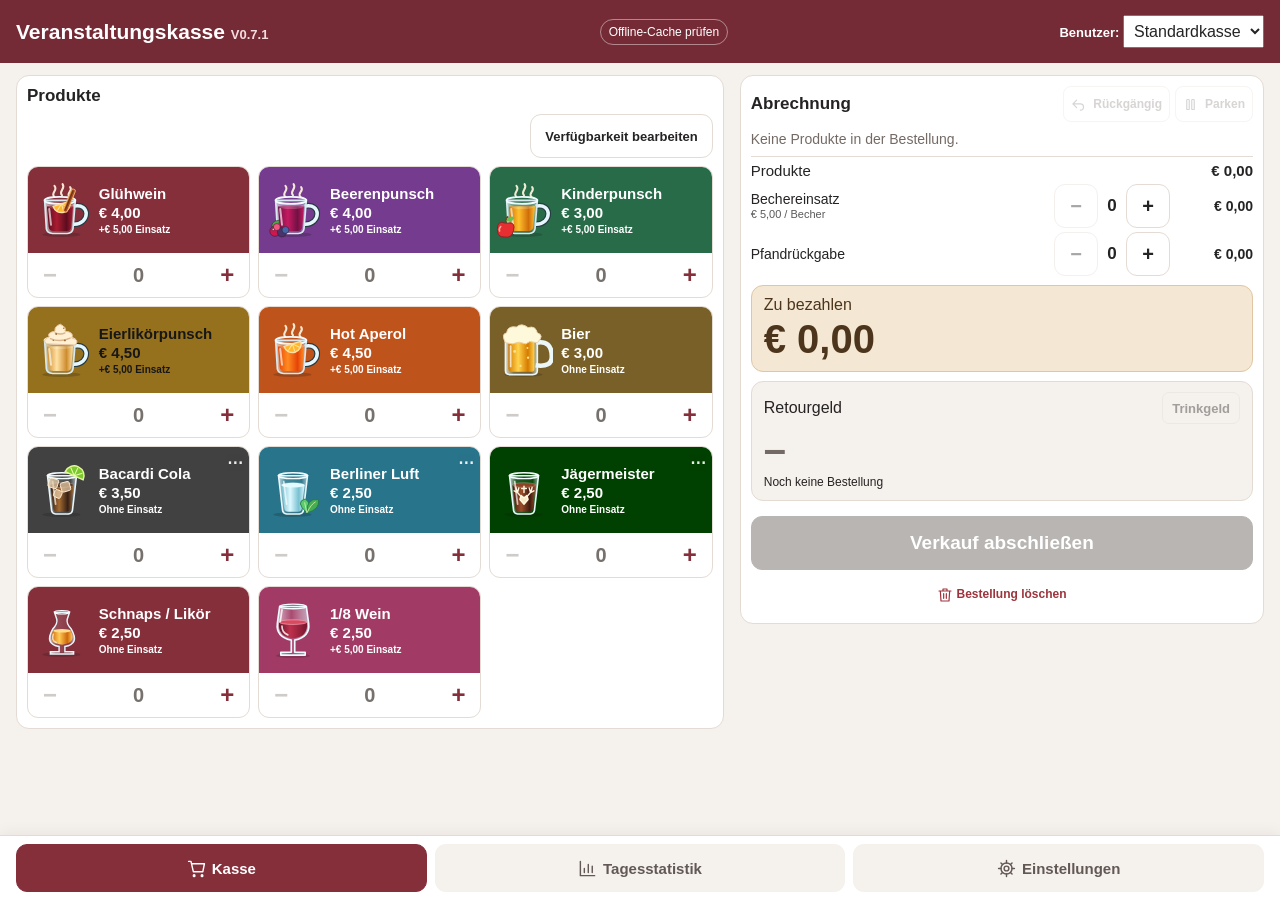
==== commit 1fcc68f9: "Veranstaltungskasse V0.7.1: Pfandsteuerung direkt in der Abrechnung" ====
--- a/Veranstaltungskasse/index.html
+++ b/Veranstaltungskasse/index.html
@@ -315,8 +315,19 @@
 body.night-mode .number-preview{color:#a0edb9}
 @media(max-height:500px){#numberOverlay .number-modal{padding:9px}.number-keys button{height:37px;min-height:37px;font-size:20px}#numberValue{min-height:44px;font-size:25px;padding:6px}.number-tools button{min-height:38px}#numberContext{margin:2px 0}}
 
-</style><link rel="stylesheet" href="./tiles-v032.css"></head><body data-variant="modern"><header><h1>Veranstaltungskasse <small>V0.7</small></h1><span class="pill" id="offline">Offline-Status</span></header><div id="testBanner" class="hidden">TESTMODUS – keine echten Buchungen<button id="stopTest" type="button">Testmodus beenden</button></div><main>
-<section id="sale" class="layout"><div id="orderPane"><div class="panel"><h2 class="drinks-heading">Produkte <span id="drinkFeedback" aria-live="polite"></span><span id="itemCount" class="item-count"></span></h2><div id="drinks" class="drinks"></div></div><div class="panel"><h2>Bechereinsatz <small id="depositLabel"></small></h2><div class="row"><div class="grow"><b>Becher ausgegeben</b><br><small id="outValue"></small></div><button class="step" id="outMinus" aria-label="Ausgegebene Becher minus">−</button><span class="num" id="out"></span><button class="step" id="outPlus" aria-label="Ausgegebene Becher plus">+</button></div><div class="row"><div class="grow"><b>Becher retour</b><br><small id="backValue"></small></div><button class="step" id="backMinus" aria-label="Retournierte Becher minus">−</button><span class="num" id="back"></span><button class="step" id="backPlus" aria-label="Retournierte Becher plus">+</button></div></div></div>
-<div id="paymentPane"><div class="panel"><button id="backToOrder" class="back-link">‹ Zur Bestellung</button><div class="payment-heading"><h2>Abrechnung</h2><div class="heading-tools"><button id="undoLast" type="button" class="undo-small" aria-label="Letzten Verkauf rückgängig machen" title="Letzten Verkauf rückgängig machen" disabled><svg class="ui-icon" width="16" height="16" viewBox="0 0 24 24" fill="none" stroke="currentColor" stroke-width="1.8" stroke-linecap="round" stroke-linejoin="round" aria-hidden="true" focusable="false"><path d="M9 5 3 11l6 6M3 11h12a5 5 0 0 1 0 10"/></svg><span>Rückgängig</span></button><button id="parkOrder" type="button" class="mini-tool" title="Bestellung parken" aria-label="Bestellung parken"><svg class="ui-icon" width="16" height="16" viewBox="0 0 24 24" fill="none" stroke="currentColor" stroke-width="1.8" stroke-linecap="round" stroke-linejoin="round" aria-hidden="true" focusable="false"><rect x="6" y="4" width="4" height="16" rx="1"/><rect x="14" y="4" width="4" height="16" rx="1"/></svg><span>Parken</span></button></div></div><div id="basketDetails" aria-label="Aktuelle Bestellung"></div><div class="sum"><span>Produkte</span><b id="drinkSum"></b></div><div class="sum"><span>Bechereinsatz</span><b id="outSum"></b></div><div class="sum"><span>Pfandrückgabe</span><b id="backSum"></b></div><div class="sum hidden" id="tipRow"><span>Trinkgeld</span><b id="tipSum"></b><button type="button" id="tipClear" class="basket-minus" aria-label="Trinkgeld entfernen" title="Trinkgeld entfernen">×</button></div><div class="total"><span id="totalLabel">Zu bezahlen</span><strong id="total"></strong></div><div id="cashArea"><label for="cashOpen">Geld erhalten (€)<span id="cashFeedback" aria-live="polite"></span></label><input id="cash" type="hidden"><button type="button" id="cashOpen" aria-label="Erhaltenes Geld eingeben" aria-haspopup="dialog"><span id="cashDisplay">0,00</span><svg width="21" height="21" viewBox="0 0 24 24" fill="none" stroke="currentColor" stroke-width="1.8" stroke-linecap="round" stroke-linejoin="round" aria-hidden="true"><rect x="4" y="2" width="16" height="20" rx="2"/><path d="M8 6h8M8 11h1m6 0h1M8 15h1m6 0h1M8 19h1m6 0h1"/></svg></button><div class="cashkeys" id="cashkeys"></div><div class="cash-extra"><button class="wide" id="clearCash">Geld löschen</button><button class="wide" id="exact">Passend bezahlt</button></div></div><div class="change" id="changeBox"><div class="tip-heading"><span id="changeLabel">Retourgeld</span><button type="button" id="tipToggle" class="tip-toggle" aria-expanded="false" aria-controls="tipPanel">Trinkgeld</button></div><strong id="change">–</strong><small id="paymentState" aria-live="polite"></small><div id="tipPanel" class="hidden"><div id="tipQuick" class="tip-quick"></div><p id="tipHelp"></p><button type="button" id="tipCustom" class="wide" aria-haspopup="dialog">Individuellen Gesamtbetrag eingeben</button><button type="button" id="tipKeep" class="wide">Stimmt so – kein Retourgeld</button></div></div><button class="primary wide" id="finish">Verkauf abschließen</button><button class="wide" id="discard"><svg class="ui-icon" width="16" height="16" viewBox="0 0 24 24" fill="none" stroke="currentColor" stroke-width="1.8" stroke-linecap="round" stroke-linejoin="round" aria-hidden="true" focusable="false"><path d="M3 6h18M9 6V3h6v3M5 6l1 15h12l1-15M10 10v7m4-7v7"/></svg> Bestellung löschen</button><div id="status" class="status" role="status"></div></div><div id="parkPanel" class="panel hidden"><h2>Geparkte Bestellungen (<span id="parkCount">0</span>)</h2><p id="parkInfo" class="muted"></p><div id="parkEntries"></div></div></div><div id="checkoutBar"><div><small id="checkoutLabel">Zu bezahlen</small><strong id="checkoutTotal">0,00 €</strong></div></div></section>
+
+/* V0.7.1.1 – Pfand direkt in der Abrechnung */
+#paymentPane .deposit-line{display:-webkit-flex;display:flex;-webkit-align-items:center;align-items:center;-webkit-justify-content:space-between;justify-content:space-between;gap:0;margin:4px 0;min-width:0}
+#paymentPane .deposit-line.hidden{display:none!important}
+#paymentPane .deposit-line-label{-webkit-flex:1 1 0%;flex:1 1 0%;min-width:0;margin-right:5px;font-size:14px;line-height:1.2;overflow-wrap:break-word}
+#paymentPane .deposit-line-label small{display:block;font-size:11px;color:inherit;opacity:.75;white-space:nowrap}
+#paymentPane .deposit-stepper{display:-webkit-flex;display:flex;-webkit-align-items:center;align-items:center;-webkit-flex:0 0 auto;flex:0 0 auto}
+#paymentPane .deposit-stepper .step{width:44px;min-width:44px;min-height:44px;height:44px;padding:0;margin:0;font-size:20px;line-height:1}
+#paymentPane .deposit-stepper .num{min-width:28px;text-align:center;font-size:17px;padding:0 2px}
+#paymentPane .deposit-amount{min-width:75px;text-align:right;margin-left:8px;white-space:nowrap;font-variant-numeric:tabular-nums;font-size:14px}
+@media(max-width:360px){#paymentPane .deposit-line-label,#paymentPane .deposit-amount{font-size:12px}#paymentPane .deposit-amount{min-width:58px;margin-left:4px}#paymentPane .deposit-stepper .num{min-width:24px}}
+</style><link rel="stylesheet" href="./tiles-v032.css"></head><body data-variant="modern"><header><h1>Veranstaltungskasse <small>V0.7.1</small></h1><span class="pill" id="offline">Offline-Status</span></header><div id="testBanner" class="hidden">TESTMODUS – keine echten Buchungen<button id="stopTest" type="button">Testmodus beenden</button></div><main>
+<section id="sale" class="layout"><div id="orderPane"><div class="panel"><h2 class="drinks-heading">Produkte <span id="drinkFeedback" aria-live="polite"></span><span id="itemCount" class="item-count"></span></h2><div id="drinks" class="drinks"></div></div></div>
+<div id="paymentPane"><div class="panel"><button id="backToOrder" class="back-link">‹ Zur Bestellung</button><div class="payment-heading"><h2>Abrechnung</h2><div class="heading-tools"><button id="undoLast" type="button" class="undo-small" aria-label="Letzten Verkauf rückgängig machen" title="Letzten Verkauf rückgängig machen" disabled><svg class="ui-icon" width="16" height="16" viewBox="0 0 24 24" fill="none" stroke="currentColor" stroke-width="1.8" stroke-linecap="round" stroke-linejoin="round" aria-hidden="true" focusable="false"><path d="M9 5 3 11l6 6M3 11h12a5 5 0 0 1 0 10"/></svg><span>Rückgängig</span></button><button id="parkOrder" type="button" class="mini-tool" title="Bestellung parken" aria-label="Bestellung parken"><svg class="ui-icon" width="16" height="16" viewBox="0 0 24 24" fill="none" stroke="currentColor" stroke-width="1.8" stroke-linecap="round" stroke-linejoin="round" aria-hidden="true" focusable="false"><rect x="6" y="4" width="4" height="16" rx="1"/><rect x="14" y="4" width="4" height="16" rx="1"/></svg><span>Parken</span></button></div></div><div id="basketDetails" aria-label="Aktuelle Bestellung"></div><div class="sum"><span>Produkte</span><b id="drinkSum"></b></div><div class="sum deposit-line"><span class="deposit-line-label">Bechereinsatz <small id="depositLabel"></small></span><div class="deposit-stepper"><button type="button" class="step" id="outMinus" aria-label="Ausgegebene Becher minus">−</button><span class="num" id="out"></span><button type="button" class="step" id="outPlus" aria-label="Ausgegebene Becher plus">+</button></div><b id="outSum" class="deposit-amount"></b></div><div class="sum deposit-line"><span class="deposit-line-label">Pfandrückgabe</span><div class="deposit-stepper"><button type="button" class="step" id="backMinus" aria-label="Retournierte Becher minus">−</button><span class="num" id="back"></span><button type="button" class="step" id="backPlus" aria-label="Retournierte Becher plus">+</button></div><b id="backSum" class="deposit-amount"></b></div><div class="sum hidden" id="tipRow"><span>Trinkgeld</span><b id="tipSum"></b><button type="button" id="tipClear" class="basket-minus" aria-label="Trinkgeld entfernen" title="Trinkgeld entfernen">×</button></div><div class="total"><span id="totalLabel">Zu bezahlen</span><strong id="total"></strong></div><div id="cashArea"><label for="cashOpen">Geld erhalten (€)<span id="cashFeedback" aria-live="polite"></span></label><input id="cash" type="hidden"><button type="button" id="cashOpen" aria-label="Erhaltenes Geld eingeben" aria-haspopup="dialog"><span id="cashDisplay">0,00</span><svg width="21" height="21" viewBox="0 0 24 24" fill="none" stroke="currentColor" stroke-width="1.8" stroke-linecap="round" stroke-linejoin="round" aria-hidden="true"><rect x="4" y="2" width="16" height="20" rx="2"/><path d="M8 6h8M8 11h1m6 0h1M8 15h1m6 0h1M8 19h1m6 0h1"/></svg></button><div class="cashkeys" id="cashkeys"></div><div class="cash-extra"><button class="wide" id="clearCash">Geld löschen</button><button class="wide" id="exact">Passend bezahlt</button></div></div><div class="change" id="changeBox"><div class="tip-heading"><span id="changeLabel">Retourgeld</span><button type="button" id="tipToggle" class="tip-toggle" aria-expanded="false" aria-controls="tipPanel">Trinkgeld</button></div><strong id="change">–</strong><small id="paymentState" aria-live="polite"></small><div id="tipPanel" class="hidden"><div id="tipQuick" class="tip-quick"></div><p id="tipHelp"></p><button type="button" id="tipCustom" class="wide" aria-haspopup="dialog">Individuellen Gesamtbetrag eingeben</button><button type="button" id="tipKeep" class="wide">Stimmt so – kein Retourgeld</button></div></div><button class="primary wide" id="finish">Verkauf abschließen</button><button class="wide" id="discard"><svg class="ui-icon" width="16" height="16" viewBox="0 0 24 24" fill="none" stroke="currentColor" stroke-width="1.8" stroke-linecap="round" stroke-linejoin="round" aria-hidden="true" focusable="false"><path d="M3 6h18M9 6V3h6v3M5 6l1 15h12l1-15M10 10v7m4-7v7"/></svg> Bestellung löschen</button><div id="status" class="status" role="status"></div></div><div id="parkPanel" class="panel hidden"><h2>Geparkte Bestellungen (<span id="parkCount">0</span>)</h2><p id="parkInfo" class="muted"></p><div id="parkEntries"></div></div></div><div id="checkoutBar"><div><small id="checkoutLabel">Zu bezahlen</small><strong id="checkoutTotal">0,00 €</strong></div></div></section>
 <section id="stats" class="hidden"><div class="panel"><h2>Tagesstatistik</h2><label for="date">Verkaufstag</label><input type="date" id="date"><div id="metrics" class="metrics" style="margin-top:14px"></div><h3>Verkaufte Produkte</h3><div id="sales"></div><h3 style="margin-top:16px">Topseller</h3><label for="rankBy">Sortieren nach</label><select id="rankBy"><option value="qty">Verkaufte Stückzahl</option><option value="revenue">Produktumsatz</option></select><div id="ranking"></div><div id="cupStats" style="margin:14px 0"></div><div class="export"><button id="exportSummary" class="primary">Produktliste als CSV</button><button id="exportAll">Einzelne Vorgänge als CSV</button></div><p class="muted">CSV-Dateien sind mit Excel kompatibel (Semikolon, UTF-8). Bitte regelmäßig exportieren; lokale Browserdaten können gelöscht werden.</p><button id="deleteDay" type="button" class="wide" style="color:#a52626;border-color:#cfa6a6">Tagesstatistik löschen</button><div id="deleteConfirm" class="hidden"><p id="deleteQuestion"></p><button id="deleteYes" class="wide" style="background:#a52626;color:white">Endgültig löschen</button><button id="deleteNo" class="wide">Abbrechen</button></div><div id="csvFallbackBox" class="hidden"><p>CSV zum Kopieren (älterer Browser)</p><textarea id="csvFallback" readonly style="width:100%;height:180px"></textarea></div><p id="deleteDayStatus" class="status" role="status" aria-live="polite"></p></div></section>
-<section id="settings" class="hidden"><div class="panel"><h2>Einstellungen</h2><div class="setting-category"><button type="button" id="cat-products" class="category-toggle" aria-expanded="false" aria-controls="body-products"><svg class="ui-icon" width="21" height="21" viewBox="0 0 24 24" fill="none" stroke="currentColor" stroke-width="1.8" stroke-linecap="round" stroke-linejoin="round" aria-hidden="true" focusable="false"><path d="M4 8h13v9a4 4 0 0 1-4 4H8a4 4 0 0 1-4-4Zm13 1h2a3 3 0 0 1 0 6h-2M7 3v2m4-2v2m4-2v2"/></svg><span class="category-text"><b>Produktdatenbank</b><small>Produkte, Farben, Aktionen, Pfand</small></span><span class="category-arrow" aria-hidden="true">▾</span></button><div id="body-products" class="category-body hidden"><p class="muted">Mit „In Kasse anzeigen“ Produkte aktivieren oder ausblenden. Ausgeblendete Produkte bleiben in der Datenbank. Änderungen gelten für neue Bestellungen; bereits abgeschlossene Verkäufe bleiben unverändert.</p><div class="settings-head"><span>Produkt</span><span>Preis (€)</span><span>Bechereinsatz</span><span></span></div><p class="muted">Mit ↑ / ↓ die Reihenfolge ändern. Unter ⋯ findest du Farben, Aktionen und Ausverkauft.</p><div id="settingsRows"></div><button id="addProduct" class="wide add-product">+ Produkt hinzufügen</button><label for="deposit">Bechereinsatz (€)</label><input id="deposit" inputmode="decimal" style="max-width:160px"><button id="saveSettings" class="primary wide">Produktdatenbank speichern</button><p id="settingsStatus" class="status" role="status"></p></div></div><div class="setting-category"><button type="button" id="cat-device" class="category-toggle" aria-expanded="false" aria-controls="body-device"><svg class="ui-icon" width="21" height="21" viewBox="0 0 24 24" fill="none" stroke="currentColor" stroke-width="1.8" stroke-linecap="round" stroke-linejoin="round" aria-hidden="true" focusable="false"><rect x="2" y="3" width="20" height="14" rx="2"/><path d="M12 17v4m-5 0h10"/></svg><span class="category-text"><b>Geräteeinstellungen</b><small>Gerätename, Nachtmodus, Bildschirm</small></span><span class="category-arrow" aria-hidden="true">▾</span></button><div id="body-device" class="category-body hidden"><label for="device">Gerätename</label><input id="device" maxlength="40" placeholder="Kasse 1" style="font-size:17px"><label class="pref-check"><input type="checkbox" id="nightPref">Nachtmodus</label><label class="pref-check"><input type="checkbox" id="productImagesPref" checked>Produktbilder anzeigen</label><label class="pref-check"><input type="checkbox" id="wakePref">Bildschirm eingeschaltet halten</label><p class="muted" id="wakeStatus"></p><button id="savePrefs" class="wide primary">Geräteeinstellungen speichern</button><p id="prefsStatus" class="status"></p></div></div><div class="setting-category"><button type="button" id="cat-payment" class="category-toggle" aria-expanded="false" aria-controls="body-payment"><svg class="ui-icon" width="21" height="21" viewBox="0 0 24 24" fill="none" stroke="currentColor" stroke-width="1.8" stroke-linecap="round" stroke-linejoin="round" aria-hidden="true" focusable="false"><rect x="2" y="5" width="20" height="14" rx="2"/><circle cx="12" cy="12" r="3"/><path d="M5 12h1m12 0h1"/></svg><span class="category-text"><b>Zahlungseinstellungen</b><small>Geldscheintasten, additive Eingabe</small></span><span class="category-arrow" aria-hidden="true">▾</span></button><div id="body-payment" class="category-body hidden"><label class="pref-check"><input type="checkbox" id="cashAddPref">Geldscheintasten addieren</label><label for="cashNotesPref">Geldscheintasten (€; mit Semikolon trennen)</label><input id="cashNotesPref" style="font-size:16px"><button id="savePayment" class="wide primary">Zahlungseinstellungen speichern</button><p id="paymentPrefsStatus" class="status"></p></div></div><div class="setting-category"><button type="button" id="cat-security" class="category-toggle" aria-expanded="false" aria-controls="body-security"><svg class="ui-icon" width="21" height="21" viewBox="0 0 24 24" fill="none" stroke="currentColor" stroke-width="1.8" stroke-linecap="round" stroke-linejoin="round" aria-hidden="true" focusable="false"><path d="M12 2l9 4v6c0 5-5 8-9 10-4-2-9-5-9-10V6zM8 12l3 3 5-6"/></svg><span class="category-text"><b>Sicherheit</b><small>Admin-PIN</small></span><span class="category-arrow" aria-hidden="true">▾</span></button><div id="body-security" class="category-body hidden"><p class="muted">Lokaler Schutz vor versehentlichen Änderungen, keine manipulationssichere Zugriffskontrolle.</p><label for="newPin">Neue vierstellige PIN</label><input type="password" id="newPin" maxlength="4" inputmode="numeric" autocomplete="off"><label for="repeatPin">PIN wiederholen</label><input type="password" id="repeatPin" maxlength="4" inputmode="numeric" autocomplete="off"><button id="savePin" class="wide">PIN speichern</button><button id="removePin" class="wide">PIN deaktivieren</button><p id="pinSettingsStatus" class="status"></p></div></div><div class="setting-category"><button type="button" id="cat-recent" class="category-toggle" aria-expanded="false" aria-controls="body-recent"><svg class="ui-icon" width="21" height="21" viewBox="0 0 24 24" fill="none" stroke="currentColor" stroke-width="1.8" stroke-linecap="round" stroke-linejoin="round" aria-hidden="true" focusable="false"><path d="M3 12a9 9 0 1 1 3 7M3 4v8h8m1-5v5l4 2"/></svg><span class="category-text"><b>Letzte Verkäufe</b><small>Die letzten 10 Vorgänge</small></span><span class="category-arrow" aria-hidden="true">▾</span></button><div id="body-recent" class="category-body hidden"><div id="recentSales"></div></div></div><div class="setting-category"><button type="button" id="cat-template" class="category-toggle" aria-expanded="false" aria-controls="body-template"><svg class="ui-icon" width="21" height="21" viewBox="0 0 24 24" fill="none" stroke="currentColor" stroke-width="1.8" stroke-linecap="round" stroke-linejoin="round" aria-hidden="true" focusable="false"><path d="M7 18a5 5 0 0 1-1-10 7 7 0 0 1 13 2 4 4 0 0 1 0 8H7z"/></svg><span class="category-text"><b>Globale Vorlage</b><small>Speichern, laden, Token</small></span><span class="category-arrow" aria-hidden="true">▾</span></button><div id="body-template" class="category-body hidden"><p id="templateStatus" class="muted" role="status"></p><button id="publishTemplate" type="button" class="primary wide">Als Vorlage speichern</button><button id="reloadTemplate" class="wide" type="button">Vorlage laden</button><div id="publishPanel" class="hidden"><label for="templateToken">GitHub-Zugriffstoken</label><input id="templateToken" type="password" autocomplete="off" autocapitalize="off" spellcheck="false" style="font-size:16px"><label for="rememberToken" style="display:flex;align-items:center;margin:10px 0"><input id="rememberToken" type="checkbox" style="width:22px;height:22px;min-height:0;flex:none;margin:0 9px 0 0">Token auf diesem Gerät merken</label><button id="confirmPublish" type="button" class="primary wide">Vorlage veröffentlichen</button><button id="cancelPublish" type="button" class="wide">Abbrechen</button><p class="muted">Nur bei aktivierter Option wird der Token unverschlüsselt im lokalen Browserspeicher abgelegt. Nur auf einem vertrauenswürdigen Gerät verwenden. Der Token wird niemals in die Vorlagendatei geschrieben. Nur Produktliste, Preise, Farben, Reihenfolge, Aktionen und Bechereinsatz werden öffentlich in GitHub gespeichert.</p></div><button id="forgetToken" type="button" class="wide hidden">Gespeicherten Token entfernen</button><p id="tokenStatus" class="muted" role="status"></p><p class="muted">Vorlagen werden ausschließlich manuell gespeichert und geladen. Gerätename und Verkäufe bleiben lokal.</p></div></div><div class="setting-category"><button type="button" id="cat-backup" class="category-toggle" aria-expanded="false" aria-controls="body-backup"><svg class="ui-icon" width="21" height="21" viewBox="0 0 24 24" fill="none" stroke="currentColor" stroke-width="1.8" stroke-linecap="round" stroke-linejoin="round" aria-hidden="true" focusable="false"><ellipse cx="12" cy="5" rx="9" ry="3"/><path d="M3 5v14c0 4 18 4 18 0V5M3 12c0 4 18 4 18 0"/></svg><span class="category-text"><b>Datensicherung</b><small>Sicherung und Wiederherstellung</small></span><span class="category-arrow" aria-hidden="true">▾</span></button><div id="body-backup" class="category-body hidden"><button id="backupCreate" class="wide">Datensicherung erstellen</button><button id="backupOpen" class="wide">Datensicherung wiederherstellen</button><div id="backupBox" class="hidden"><label for="backupFile">JSON-Datei auswählen (optional)</label><input id="backupFile" type="file" accept=".json,application/json"><label for="backupText">JSON-Sicherung zum Kopieren oder Einfügen</label><textarea id="backupText" style="width:100%;height:150px;font-size:14px"></textarea><button id="backupRestore" class="primary wide">Wiederherstellen (ersetzt lokale Daten)</button></div><p id="backupStatus" class="status"></p><p class="muted">Sicherung enthält Einstellungen und Verkäufe, aber keinen GitHub-Token. Bitte außerhalb des Geräts aufbewahren.</p></div></div><div class="setting-category"><button type="button" id="cat-test" class="category-toggle" aria-expanded="false" aria-controls="body-test"><svg class="ui-icon" width="21" height="21" viewBox="0 0 24 24" fill="none" stroke="currentColor" stroke-width="1.8" stroke-linecap="round" stroke-linejoin="round" aria-hidden="true" focusable="false"><path d="M9 3h6m-5 0v7L4 20h16l-6-10V3M7 15h10"/></svg><span class="category-text"><b>Testmodus</b><small>Üben ohne echte Buchungen</small></span><span class="category-arrow" aria-hidden="true">▾</span></button><div id="body-test" class="category-body hidden"><p class="muted">Testbestellungen werden nicht in der echten Statistik gespeichert.</p><button id="startTest" class="wide">Testmodus starten</button><p id="testStatus" class="status"></p></div></div><p class="muted">Diese App ist ein Bestell- und Abrechnungsrechner, keine Registrierkasse. Die Daten liegen ausschließlich lokal auf diesem Gerät bzw. in diesem Browserprofil.</p></div></section></main><div id="numberOverlay" class="action-overlay hidden" role="dialog" aria-modal="true" aria-labelledby="numberTitle"><div class="action-modal number-modal"><h2 id="numberTitle"></h2><p id="numberContext" class="muted"></p><div id="numberValue" role="status" aria-live="polite">0,00 €</div><div id="numberKeys" class="number-keys"></div><p id="numberPreview" class="number-preview" aria-live="polite"></p><p id="numberError" class="error status"></p><div class="number-tools"><button type="button" id="numberClear">Löschen</button><button type="button" id="numberCancel">Abbrechen</button><button type="button" id="numberOK" class="primary">Übernehmen</button></div></div></div><div id="saleSuccess" class="hidden" role="status" aria-live="polite"><div class="success-top"><svg class="ui-icon" width="22" height="22" viewBox="0 0 24 24" fill="none" stroke="currentColor" stroke-width="1.8" stroke-linecap="round" stroke-linejoin="round" aria-hidden="true" focusable="false"><path d="m5 12 4 4L19 6"/></svg><span id="successTitle"></span></div><small id="successLabel"></small><strong id="successAmount"></strong><small>Bereit für die nächste Bestellung</small></div><div id="pinOverlay" class="action-overlay hidden"><div class="action-modal" role="dialog" aria-modal="true"><h2>Admin-PIN</h2><input id="pinInput" type="password" maxlength="4" inputmode="numeric" autocomplete="off"><p id="pinError" class="error"></p><button id="pinOK" class="wide primary">Entsperren</button><button id="pinCancel" class="wide">Abbrechen</button></div></div><div id="actionOverlay" class="action-overlay hidden"><div class="action-modal" role="dialog" aria-modal="true" aria-labelledby="actionTitle"><h2 id="actionTitle"></h2><p class="muted">Angebot auswählen</p><div id="actionChoices"></div><button id="actionClose" class="wide">Abbrechen</button></div></div><nav><button data-tab="sale" class="active"><svg class="ui-icon" width="21" height="21" viewBox="0 0 24 24" fill="none" stroke="currentColor" stroke-width="1.8" stroke-linecap="round" stroke-linejoin="round" aria-hidden="true" focusable="false"><circle cx="9" cy="21" r="1"/><circle cx="19" cy="21" r="1"/><path d="M2 3h3l3 13h12l2-10H6"/></svg><span>Kasse</span></button><button data-tab="stats"><svg class="ui-icon" width="21" height="21" viewBox="0 0 24 24" fill="none" stroke="currentColor" stroke-width="1.8" stroke-linecap="round" stroke-linejoin="round" aria-hidden="true" focusable="false"><path d="M3 3v18h18M8 17v-5m5 5V7m5 10v-8"/></svg><span>Tagesstatistik</span></button><button data-tab="settings"><svg class="ui-icon" width="21" height="21" viewBox="0 0 24 24" fill="none" stroke="currentColor" stroke-width="1.8" stroke-linecap="round" stroke-linejoin="round" aria-hidden="true" focusable="false"><circle cx="12" cy="12" r="3"/><path d="M12 2v3m0 14v3M2 12h3m14 0h3M5 5l2 2m10 10 2 2M5 19l2-2M17 7l2-2"/><circle cx="12" cy="12" r="7"/></svg><span>Einstellungen</span></button></nav><script src="./core-v070.js"></script></body></html>+<section id="settings" class="hidden"><div class="panel"><h2>Einstellungen</h2><div class="setting-category"><button type="button" id="cat-products" class="category-toggle" aria-expanded="false" aria-controls="body-products"><svg class="ui-icon" width="21" height="21" viewBox="0 0 24 24" fill="none" stroke="currentColor" stroke-width="1.8" stroke-linecap="round" stroke-linejoin="round" aria-hidden="true" focusable="false"><path d="M4 8h13v9a4 4 0 0 1-4 4H8a4 4 0 0 1-4-4Zm13 1h2a3 3 0 0 1 0 6h-2M7 3v2m4-2v2m4-2v2"/></svg><span class="category-text"><b>Produktdatenbank</b><small>Produkte, Farben, Aktionen, Pfand</small></span><span class="category-arrow" aria-hidden="true">▾</span></button><div id="body-products" class="category-body hidden"><p class="muted">Mit „In Kasse anzeigen“ Produkte aktivieren oder ausblenden. Ausgeblendete Produkte bleiben in der Datenbank. Änderungen gelten für neue Bestellungen; bereits abgeschlossene Verkäufe bleiben unverändert.</p><div class="settings-head"><span>Produkt</span><span>Preis (€)</span><span>Bechereinsatz</span><span></span></div><p class="muted">Mit ↑ / ↓ die Reihenfolge ändern. Unter ⋯ findest du Farben, Aktionen und Ausverkauft.</p><div id="settingsRows"></div><button id="addProduct" class="wide add-product">+ Produkt hinzufügen</button><label for="deposit">Bechereinsatz (€)</label><input id="deposit" inputmode="decimal" style="max-width:160px"><button id="saveSettings" class="primary wide">Produktdatenbank speichern</button><p id="settingsStatus" class="status" role="status"></p></div></div><div class="setting-category"><button type="button" id="cat-device" class="category-toggle" aria-expanded="false" aria-controls="body-device"><svg class="ui-icon" width="21" height="21" viewBox="0 0 24 24" fill="none" stroke="currentColor" stroke-width="1.8" stroke-linecap="round" stroke-linejoin="round" aria-hidden="true" focusable="false"><rect x="2" y="3" width="20" height="14" rx="2"/><path d="M12 17v4m-5 0h10"/></svg><span class="category-text"><b>Geräteeinstellungen</b><small>Gerätename, Nachtmodus, Bildschirm</small></span><span class="category-arrow" aria-hidden="true">▾</span></button><div id="body-device" class="category-body hidden"><label for="device">Gerätename</label><input id="device" maxlength="40" placeholder="Kasse 1" style="font-size:17px"><label class="pref-check"><input type="checkbox" id="nightPref">Nachtmodus</label><label class="pref-check"><input type="checkbox" id="productImagesPref" checked>Produktbilder anzeigen</label><label class="pref-check"><input type="checkbox" id="wakePref">Bildschirm eingeschaltet halten</label><p class="muted" id="wakeStatus"></p><button id="savePrefs" class="wide primary">Geräteeinstellungen speichern</button><p id="prefsStatus" class="status"></p></div></div><div class="setting-category"><button type="button" id="cat-payment" class="category-toggle" aria-expanded="false" aria-controls="body-payment"><svg class="ui-icon" width="21" height="21" viewBox="0 0 24 24" fill="none" stroke="currentColor" stroke-width="1.8" stroke-linecap="round" stroke-linejoin="round" aria-hidden="true" focusable="false"><rect x="2" y="5" width="20" height="14" rx="2"/><circle cx="12" cy="12" r="3"/><path d="M5 12h1m12 0h1"/></svg><span class="category-text"><b>Zahlungseinstellungen</b><small>Geldscheintasten, additive Eingabe</small></span><span class="category-arrow" aria-hidden="true">▾</span></button><div id="body-payment" class="category-body hidden"><label class="pref-check"><input type="checkbox" id="cashAddPref">Geldscheintasten addieren</label><label for="cashNotesPref">Geldscheintasten (€; mit Semikolon trennen)</label><input id="cashNotesPref" style="font-size:16px"><button id="savePayment" class="wide primary">Zahlungseinstellungen speichern</button><p id="paymentPrefsStatus" class="status"></p></div></div><div class="setting-category"><button type="button" id="cat-security" class="category-toggle" aria-expanded="false" aria-controls="body-security"><svg class="ui-icon" width="21" height="21" viewBox="0 0 24 24" fill="none" stroke="currentColor" stroke-width="1.8" stroke-linecap="round" stroke-linejoin="round" aria-hidden="true" focusable="false"><path d="M12 2l9 4v6c0 5-5 8-9 10-4-2-9-5-9-10V6zM8 12l3 3 5-6"/></svg><span class="category-text"><b>Sicherheit</b><small>Admin-PIN</small></span><span class="category-arrow" aria-hidden="true">▾</span></button><div id="body-security" class="category-body hidden"><p class="muted">Lokaler Schutz vor versehentlichen Änderungen, keine manipulationssichere Zugriffskontrolle.</p><label for="newPin">Neue vierstellige PIN</label><input type="password" id="newPin" maxlength="4" inputmode="numeric" autocomplete="off"><label for="repeatPin">PIN wiederholen</label><input type="password" id="repeatPin" maxlength="4" inputmode="numeric" autocomplete="off"><button id="savePin" class="wide">PIN speichern</button><button id="removePin" class="wide">PIN deaktivieren</button><p id="pinSettingsStatus" class="status"></p></div></div><div class="setting-category"><button type="button" id="cat-recent" class="category-toggle" aria-expanded="false" aria-controls="body-recent"><svg class="ui-icon" width="21" height="21" viewBox="0 0 24 24" fill="none" stroke="currentColor" stroke-width="1.8" stroke-linecap="round" stroke-linejoin="round" aria-hidden="true" focusable="false"><path d="M3 12a9 9 0 1 1 3 7M3 4v8h8m1-5v5l4 2"/></svg><span class="category-text"><b>Letzte Verkäufe</b><small>Die letzten 10 Vorgänge</small></span><span class="category-arrow" aria-hidden="true">▾</span></button><div id="body-recent" class="category-body hidden"><div id="recentSales"></div></div></div><div class="setting-category"><button type="button" id="cat-template" class="category-toggle" aria-expanded="false" aria-controls="body-template"><svg class="ui-icon" width="21" height="21" viewBox="0 0 24 24" fill="none" stroke="currentColor" stroke-width="1.8" stroke-linecap="round" stroke-linejoin="round" aria-hidden="true" focusable="false"><path d="M7 18a5 5 0 0 1-1-10 7 7 0 0 1 13 2 4 4 0 0 1 0 8H7z"/></svg><span class="category-text"><b>Globale Vorlage</b><small>Speichern, laden, Token</small></span><span class="category-arrow" aria-hidden="true">▾</span></button><div id="body-template" class="category-body hidden"><p id="templateStatus" class="muted" role="status"></p><button id="publishTemplate" type="button" class="primary wide">Als Vorlage speichern</button><button id="reloadTemplate" class="wide" type="button">Vorlage laden</button><div id="publishPanel" class="hidden"><label for="templateToken">GitHub-Zugriffstoken</label><input id="templateToken" type="password" autocomplete="off" autocapitalize="off" spellcheck="false" style="font-size:16px"><label for="rememberToken" style="display:flex;align-items:center;margin:10px 0"><input id="rememberToken" type="checkbox" style="width:22px;height:22px;min-height:0;flex:none;margin:0 9px 0 0">Token auf diesem Gerät merken</label><button id="confirmPublish" type="button" class="primary wide">Vorlage veröffentlichen</button><button id="cancelPublish" type="button" class="wide">Abbrechen</button><p class="muted">Nur bei aktivierter Option wird der Token unverschlüsselt im lokalen Browserspeicher abgelegt. Nur auf einem vertrauenswürdigen Gerät verwenden. Der Token wird niemals in die Vorlagendatei geschrieben. Nur Produktliste, Preise, Farben, Reihenfolge, Aktionen und Bechereinsatz werden öffentlich in GitHub gespeichert.</p></div><button id="forgetToken" type="button" class="wide hidden">Gespeicherten Token entfernen</button><p id="tokenStatus" class="muted" role="status"></p><p class="muted">Vorlagen werden ausschließlich manuell gespeichert und geladen. Gerätename und Verkäufe bleiben lokal.</p></div></div><div class="setting-category"><button type="button" id="cat-backup" class="category-toggle" aria-expanded="false" aria-controls="body-backup"><svg class="ui-icon" width="21" height="21" viewBox="0 0 24 24" fill="none" stroke="currentColor" stroke-width="1.8" stroke-linecap="round" stroke-linejoin="round" aria-hidden="true" focusable="false"><ellipse cx="12" cy="5" rx="9" ry="3"/><path d="M3 5v14c0 4 18 4 18 0V5M3 12c0 4 18 4 18 0"/></svg><span class="category-text"><b>Datensicherung</b><small>Sicherung und Wiederherstellung</small></span><span class="category-arrow" aria-hidden="true">▾</span></button><div id="body-backup" class="category-body hidden"><button id="backupCreate" class="wide">Datensicherung erstellen</button><button id="backupOpen" class="wide">Datensicherung wiederherstellen</button><div id="backupBox" class="hidden"><label for="backupFile">JSON-Datei auswählen (optional)</label><input id="backupFile" type="file" accept=".json,application/json"><label for="backupText">JSON-Sicherung zum Kopieren oder Einfügen</label><textarea id="backupText" style="width:100%;height:150px;font-size:14px"></textarea><button id="backupRestore" class="primary wide">Wiederherstellen (ersetzt lokale Daten)</button></div><p id="backupStatus" class="status"></p><p class="muted">Sicherung enthält Einstellungen und Verkäufe, aber keinen GitHub-Token. Bitte außerhalb des Geräts aufbewahren.</p></div></div><div class="setting-category"><button type="button" id="cat-test" class="category-toggle" aria-expanded="false" aria-controls="body-test"><svg class="ui-icon" width="21" height="21" viewBox="0 0 24 24" fill="none" stroke="currentColor" stroke-width="1.8" stroke-linecap="round" stroke-linejoin="round" aria-hidden="true" focusable="false"><path d="M9 3h6m-5 0v7L4 20h16l-6-10V3M7 15h10"/></svg><span class="category-text"><b>Testmodus</b><small>Üben ohne echte Buchungen</small></span><span class="category-arrow" aria-hidden="true">▾</span></button><div id="body-test" class="category-body hidden"><p class="muted">Testbestellungen werden nicht in der echten Statistik gespeichert.</p><button id="startTest" class="wide">Testmodus starten</button><p id="testStatus" class="status"></p></div></div><p class="muted">Diese App ist ein Bestell- und Abrechnungsrechner, keine Registrierkasse. Die Daten liegen ausschließlich lokal auf diesem Gerät bzw. in diesem Browserprofil.</p></div></section></main><div id="numberOverlay" class="action-overlay hidden" role="dialog" aria-modal="true" aria-labelledby="numberTitle"><div class="action-modal number-modal"><h2 id="numberTitle"></h2><p id="numberContext" class="muted"></p><div id="numberValue" role="status" aria-live="polite">0,00 €</div><div id="numberKeys" class="number-keys"></div><p id="numberPreview" class="number-preview" aria-live="polite"></p><p id="numberError" class="error status"></p><div class="number-tools"><button type="button" id="numberClear">Löschen</button><button type="button" id="numberCancel">Abbrechen</button><button type="button" id="numberOK" class="primary">Übernehmen</button></div></div></div><div id="saleSuccess" class="hidden" role="status" aria-live="polite"><div class="success-top"><svg class="ui-icon" width="22" height="22" viewBox="0 0 24 24" fill="none" stroke="currentColor" stroke-width="1.8" stroke-linecap="round" stroke-linejoin="round" aria-hidden="true" focusable="false"><path d="m5 12 4 4L19 6"/></svg><span id="successTitle"></span></div><small id="successLabel"></small><strong id="successAmount"></strong><small>Bereit für die nächste Bestellung</small></div><div id="pinOverlay" class="action-overlay hidden"><div class="action-modal" role="dialog" aria-modal="true"><h2>Admin-PIN</h2><input id="pinInput" type="password" maxlength="4" inputmode="numeric" autocomplete="off"><p id="pinError" class="error"></p><button id="pinOK" class="wide primary">Entsperren</button><button id="pinCancel" class="wide">Abbrechen</button></div></div><div id="actionOverlay" class="action-overlay hidden"><div class="action-modal" role="dialog" aria-modal="true" aria-labelledby="actionTitle"><h2 id="actionTitle"></h2><p class="muted">Angebot auswählen</p><div id="actionChoices"></div><button id="actionClose" class="wide">Abbrechen</button></div></div><nav><button data-tab="sale" class="active"><svg class="ui-icon" width="21" height="21" viewBox="0 0 24 24" fill="none" stroke="currentColor" stroke-width="1.8" stroke-linecap="round" stroke-linejoin="round" aria-hidden="true" focusable="false"><circle cx="9" cy="21" r="1"/><circle cx="19" cy="21" r="1"/><path d="M2 3h3l3 13h12l2-10H6"/></svg><span>Kasse</span></button><button data-tab="stats"><svg class="ui-icon" width="21" height="21" viewBox="0 0 24 24" fill="none" stroke="currentColor" stroke-width="1.8" stroke-linecap="round" stroke-linejoin="round" aria-hidden="true" focusable="false"><path d="M3 3v18h18M8 17v-5m5 5V7m5 10v-8"/></svg><span>Tagesstatistik</span></button><button data-tab="settings"><svg class="ui-icon" width="21" height="21" viewBox="0 0 24 24" fill="none" stroke="currentColor" stroke-width="1.8" stroke-linecap="round" stroke-linejoin="round" aria-hidden="true" focusable="false"><circle cx="12" cy="12" r="3"/><path d="M12 2v3m0 14v3M2 12h3m14 0h3M5 5l2 2m10 10 2 2M5 19l2-2M17 7l2-2"/><circle cx="12" cy="12" r="7"/></svg><span>Einstellungen</span></button></nav><script src="./core-v071.js"></script></body></html>
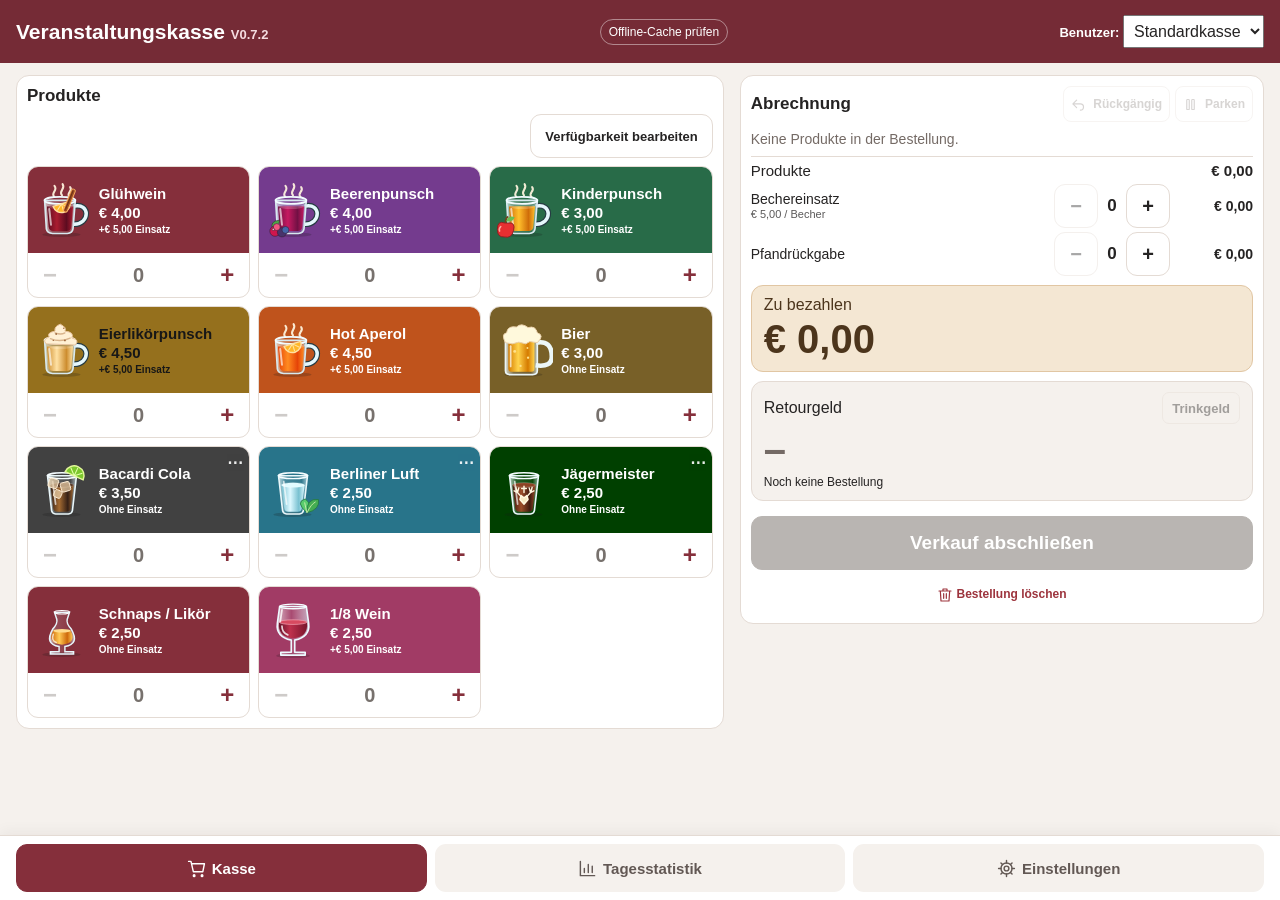
==== commit 7d96f2aa: "Veranstaltungskasse V0.7.2: Softdrink- und Mineralwasser-Icons" ====
--- a/Veranstaltungskasse/index.html
+++ b/Veranstaltungskasse/index.html
@@ -316,7 +316,7 @@
 @media(max-height:500px){#numberOverlay .number-modal{padding:9px}.number-keys button{height:37px;min-height:37px;font-size:20px}#numberValue{min-height:44px;font-size:25px;padding:6px}.number-tools button{min-height:38px}#numberContext{margin:2px 0}}
 
 
-/* V0.7.1.1 – Pfand direkt in der Abrechnung */
+/* V0.7.2.1 – Pfand direkt in der Abrechnung */
 #paymentPane .deposit-line{display:-webkit-flex;display:flex;-webkit-align-items:center;align-items:center;-webkit-justify-content:space-between;justify-content:space-between;gap:0;margin:4px 0;min-width:0}
 #paymentPane .deposit-line.hidden{display:none!important}
 #paymentPane .deposit-line-label{-webkit-flex:1 1 0%;flex:1 1 0%;min-width:0;margin-right:5px;font-size:14px;line-height:1.2;overflow-wrap:break-word}
@@ -326,8 +326,8 @@
 #paymentPane .deposit-stepper .num{min-width:28px;text-align:center;font-size:17px;padding:0 2px}
 #paymentPane .deposit-amount{min-width:75px;text-align:right;margin-left:8px;white-space:nowrap;font-variant-numeric:tabular-nums;font-size:14px}
 @media(max-width:360px){#paymentPane .deposit-line-label,#paymentPane .deposit-amount{font-size:12px}#paymentPane .deposit-amount{min-width:58px;margin-left:4px}#paymentPane .deposit-stepper .num{min-width:24px}}
-</style><link rel="stylesheet" href="./tiles-v032.css"></head><body data-variant="modern"><header><h1>Veranstaltungskasse <small>V0.7.1</small></h1><span class="pill" id="offline">Offline-Status</span></header><div id="testBanner" class="hidden">TESTMODUS – keine echten Buchungen<button id="stopTest" type="button">Testmodus beenden</button></div><main>
+</style><link rel="stylesheet" href="./tiles-v032.css"></head><body data-variant="modern"><header><h1>Veranstaltungskasse <small>V0.7.2</small></h1><span class="pill" id="offline">Offline-Status</span></header><div id="testBanner" class="hidden">TESTMODUS – keine echten Buchungen<button id="stopTest" type="button">Testmodus beenden</button></div><main>
 <section id="sale" class="layout"><div id="orderPane"><div class="panel"><h2 class="drinks-heading">Produkte <span id="drinkFeedback" aria-live="polite"></span><span id="itemCount" class="item-count"></span></h2><div id="drinks" class="drinks"></div></div></div>
 <div id="paymentPane"><div class="panel"><button id="backToOrder" class="back-link">‹ Zur Bestellung</button><div class="payment-heading"><h2>Abrechnung</h2><div class="heading-tools"><button id="undoLast" type="button" class="undo-small" aria-label="Letzten Verkauf rückgängig machen" title="Letzten Verkauf rückgängig machen" disabled><svg class="ui-icon" width="16" height="16" viewBox="0 0 24 24" fill="none" stroke="currentColor" stroke-width="1.8" stroke-linecap="round" stroke-linejoin="round" aria-hidden="true" focusable="false"><path d="M9 5 3 11l6 6M3 11h12a5 5 0 0 1 0 10"/></svg><span>Rückgängig</span></button><button id="parkOrder" type="button" class="mini-tool" title="Bestellung parken" aria-label="Bestellung parken"><svg class="ui-icon" width="16" height="16" viewBox="0 0 24 24" fill="none" stroke="currentColor" stroke-width="1.8" stroke-linecap="round" stroke-linejoin="round" aria-hidden="true" focusable="false"><rect x="6" y="4" width="4" height="16" rx="1"/><rect x="14" y="4" width="4" height="16" rx="1"/></svg><span>Parken</span></button></div></div><div id="basketDetails" aria-label="Aktuelle Bestellung"></div><div class="sum"><span>Produkte</span><b id="drinkSum"></b></div><div class="sum deposit-line"><span class="deposit-line-label">Bechereinsatz <small id="depositLabel"></small></span><div class="deposit-stepper"><button type="button" class="step" id="outMinus" aria-label="Ausgegebene Becher minus">−</button><span class="num" id="out"></span><button type="button" class="step" id="outPlus" aria-label="Ausgegebene Becher plus">+</button></div><b id="outSum" class="deposit-amount"></b></div><div class="sum deposit-line"><span class="deposit-line-label">Pfandrückgabe</span><div class="deposit-stepper"><button type="button" class="step" id="backMinus" aria-label="Retournierte Becher minus">−</button><span class="num" id="back"></span><button type="button" class="step" id="backPlus" aria-label="Retournierte Becher plus">+</button></div><b id="backSum" class="deposit-amount"></b></div><div class="sum hidden" id="tipRow"><span>Trinkgeld</span><b id="tipSum"></b><button type="button" id="tipClear" class="basket-minus" aria-label="Trinkgeld entfernen" title="Trinkgeld entfernen">×</button></div><div class="total"><span id="totalLabel">Zu bezahlen</span><strong id="total"></strong></div><div id="cashArea"><label for="cashOpen">Geld erhalten (€)<span id="cashFeedback" aria-live="polite"></span></label><input id="cash" type="hidden"><button type="button" id="cashOpen" aria-label="Erhaltenes Geld eingeben" aria-haspopup="dialog"><span id="cashDisplay">0,00</span><svg width="21" height="21" viewBox="0 0 24 24" fill="none" stroke="currentColor" stroke-width="1.8" stroke-linecap="round" stroke-linejoin="round" aria-hidden="true"><rect x="4" y="2" width="16" height="20" rx="2"/><path d="M8 6h8M8 11h1m6 0h1M8 15h1m6 0h1M8 19h1m6 0h1"/></svg></button><div class="cashkeys" id="cashkeys"></div><div class="cash-extra"><button class="wide" id="clearCash">Geld löschen</button><button class="wide" id="exact">Passend bezahlt</button></div></div><div class="change" id="changeBox"><div class="tip-heading"><span id="changeLabel">Retourgeld</span><button type="button" id="tipToggle" class="tip-toggle" aria-expanded="false" aria-controls="tipPanel">Trinkgeld</button></div><strong id="change">–</strong><small id="paymentState" aria-live="polite"></small><div id="tipPanel" class="hidden"><div id="tipQuick" class="tip-quick"></div><p id="tipHelp"></p><button type="button" id="tipCustom" class="wide" aria-haspopup="dialog">Individuellen Gesamtbetrag eingeben</button><button type="button" id="tipKeep" class="wide">Stimmt so – kein Retourgeld</button></div></div><button class="primary wide" id="finish">Verkauf abschließen</button><button class="wide" id="discard"><svg class="ui-icon" width="16" height="16" viewBox="0 0 24 24" fill="none" stroke="currentColor" stroke-width="1.8" stroke-linecap="round" stroke-linejoin="round" aria-hidden="true" focusable="false"><path d="M3 6h18M9 6V3h6v3M5 6l1 15h12l1-15M10 10v7m4-7v7"/></svg> Bestellung löschen</button><div id="status" class="status" role="status"></div></div><div id="parkPanel" class="panel hidden"><h2>Geparkte Bestellungen (<span id="parkCount">0</span>)</h2><p id="parkInfo" class="muted"></p><div id="parkEntries"></div></div></div><div id="checkoutBar"><div><small id="checkoutLabel">Zu bezahlen</small><strong id="checkoutTotal">0,00 €</strong></div></div></section>
 <section id="stats" class="hidden"><div class="panel"><h2>Tagesstatistik</h2><label for="date">Verkaufstag</label><input type="date" id="date"><div id="metrics" class="metrics" style="margin-top:14px"></div><h3>Verkaufte Produkte</h3><div id="sales"></div><h3 style="margin-top:16px">Topseller</h3><label for="rankBy">Sortieren nach</label><select id="rankBy"><option value="qty">Verkaufte Stückzahl</option><option value="revenue">Produktumsatz</option></select><div id="ranking"></div><div id="cupStats" style="margin:14px 0"></div><div class="export"><button id="exportSummary" class="primary">Produktliste als CSV</button><button id="exportAll">Einzelne Vorgänge als CSV</button></div><p class="muted">CSV-Dateien sind mit Excel kompatibel (Semikolon, UTF-8). Bitte regelmäßig exportieren; lokale Browserdaten können gelöscht werden.</p><button id="deleteDay" type="button" class="wide" style="color:#a52626;border-color:#cfa6a6">Tagesstatistik löschen</button><div id="deleteConfirm" class="hidden"><p id="deleteQuestion"></p><button id="deleteYes" class="wide" style="background:#a52626;color:white">Endgültig löschen</button><button id="deleteNo" class="wide">Abbrechen</button></div><div id="csvFallbackBox" class="hidden"><p>CSV zum Kopieren (älterer Browser)</p><textarea id="csvFallback" readonly style="width:100%;height:180px"></textarea></div><p id="deleteDayStatus" class="status" role="status" aria-live="polite"></p></div></section>
-<section id="settings" class="hidden"><div class="panel"><h2>Einstellungen</h2><div class="setting-category"><button type="button" id="cat-products" class="category-toggle" aria-expanded="false" aria-controls="body-products"><svg class="ui-icon" width="21" height="21" viewBox="0 0 24 24" fill="none" stroke="currentColor" stroke-width="1.8" stroke-linecap="round" stroke-linejoin="round" aria-hidden="true" focusable="false"><path d="M4 8h13v9a4 4 0 0 1-4 4H8a4 4 0 0 1-4-4Zm13 1h2a3 3 0 0 1 0 6h-2M7 3v2m4-2v2m4-2v2"/></svg><span class="category-text"><b>Produktdatenbank</b><small>Produkte, Farben, Aktionen, Pfand</small></span><span class="category-arrow" aria-hidden="true">▾</span></button><div id="body-products" class="category-body hidden"><p class="muted">Mit „In Kasse anzeigen“ Produkte aktivieren oder ausblenden. Ausgeblendete Produkte bleiben in der Datenbank. Änderungen gelten für neue Bestellungen; bereits abgeschlossene Verkäufe bleiben unverändert.</p><div class="settings-head"><span>Produkt</span><span>Preis (€)</span><span>Bechereinsatz</span><span></span></div><p class="muted">Mit ↑ / ↓ die Reihenfolge ändern. Unter ⋯ findest du Farben, Aktionen und Ausverkauft.</p><div id="settingsRows"></div><button id="addProduct" class="wide add-product">+ Produkt hinzufügen</button><label for="deposit">Bechereinsatz (€)</label><input id="deposit" inputmode="decimal" style="max-width:160px"><button id="saveSettings" class="primary wide">Produktdatenbank speichern</button><p id="settingsStatus" class="status" role="status"></p></div></div><div class="setting-category"><button type="button" id="cat-device" class="category-toggle" aria-expanded="false" aria-controls="body-device"><svg class="ui-icon" width="21" height="21" viewBox="0 0 24 24" fill="none" stroke="currentColor" stroke-width="1.8" stroke-linecap="round" stroke-linejoin="round" aria-hidden="true" focusable="false"><rect x="2" y="3" width="20" height="14" rx="2"/><path d="M12 17v4m-5 0h10"/></svg><span class="category-text"><b>Geräteeinstellungen</b><small>Gerätename, Nachtmodus, Bildschirm</small></span><span class="category-arrow" aria-hidden="true">▾</span></button><div id="body-device" class="category-body hidden"><label for="device">Gerätename</label><input id="device" maxlength="40" placeholder="Kasse 1" style="font-size:17px"><label class="pref-check"><input type="checkbox" id="nightPref">Nachtmodus</label><label class="pref-check"><input type="checkbox" id="productImagesPref" checked>Produktbilder anzeigen</label><label class="pref-check"><input type="checkbox" id="wakePref">Bildschirm eingeschaltet halten</label><p class="muted" id="wakeStatus"></p><button id="savePrefs" class="wide primary">Geräteeinstellungen speichern</button><p id="prefsStatus" class="status"></p></div></div><div class="setting-category"><button type="button" id="cat-payment" class="category-toggle" aria-expanded="false" aria-controls="body-payment"><svg class="ui-icon" width="21" height="21" viewBox="0 0 24 24" fill="none" stroke="currentColor" stroke-width="1.8" stroke-linecap="round" stroke-linejoin="round" aria-hidden="true" focusable="false"><rect x="2" y="5" width="20" height="14" rx="2"/><circle cx="12" cy="12" r="3"/><path d="M5 12h1m12 0h1"/></svg><span class="category-text"><b>Zahlungseinstellungen</b><small>Geldscheintasten, additive Eingabe</small></span><span class="category-arrow" aria-hidden="true">▾</span></button><div id="body-payment" class="category-body hidden"><label class="pref-check"><input type="checkbox" id="cashAddPref">Geldscheintasten addieren</label><label for="cashNotesPref">Geldscheintasten (€; mit Semikolon trennen)</label><input id="cashNotesPref" style="font-size:16px"><button id="savePayment" class="wide primary">Zahlungseinstellungen speichern</button><p id="paymentPrefsStatus" class="status"></p></div></div><div class="setting-category"><button type="button" id="cat-security" class="category-toggle" aria-expanded="false" aria-controls="body-security"><svg class="ui-icon" width="21" height="21" viewBox="0 0 24 24" fill="none" stroke="currentColor" stroke-width="1.8" stroke-linecap="round" stroke-linejoin="round" aria-hidden="true" focusable="false"><path d="M12 2l9 4v6c0 5-5 8-9 10-4-2-9-5-9-10V6zM8 12l3 3 5-6"/></svg><span class="category-text"><b>Sicherheit</b><small>Admin-PIN</small></span><span class="category-arrow" aria-hidden="true">▾</span></button><div id="body-security" class="category-body hidden"><p class="muted">Lokaler Schutz vor versehentlichen Änderungen, keine manipulationssichere Zugriffskontrolle.</p><label for="newPin">Neue vierstellige PIN</label><input type="password" id="newPin" maxlength="4" inputmode="numeric" autocomplete="off"><label for="repeatPin">PIN wiederholen</label><input type="password" id="repeatPin" maxlength="4" inputmode="numeric" autocomplete="off"><button id="savePin" class="wide">PIN speichern</button><button id="removePin" class="wide">PIN deaktivieren</button><p id="pinSettingsStatus" class="status"></p></div></div><div class="setting-category"><button type="button" id="cat-recent" class="category-toggle" aria-expanded="false" aria-controls="body-recent"><svg class="ui-icon" width="21" height="21" viewBox="0 0 24 24" fill="none" stroke="currentColor" stroke-width="1.8" stroke-linecap="round" stroke-linejoin="round" aria-hidden="true" focusable="false"><path d="M3 12a9 9 0 1 1 3 7M3 4v8h8m1-5v5l4 2"/></svg><span class="category-text"><b>Letzte Verkäufe</b><small>Die letzten 10 Vorgänge</small></span><span class="category-arrow" aria-hidden="true">▾</span></button><div id="body-recent" class="category-body hidden"><div id="recentSales"></div></div></div><div class="setting-category"><button type="button" id="cat-template" class="category-toggle" aria-expanded="false" aria-controls="body-template"><svg class="ui-icon" width="21" height="21" viewBox="0 0 24 24" fill="none" stroke="currentColor" stroke-width="1.8" stroke-linecap="round" stroke-linejoin="round" aria-hidden="true" focusable="false"><path d="M7 18a5 5 0 0 1-1-10 7 7 0 0 1 13 2 4 4 0 0 1 0 8H7z"/></svg><span class="category-text"><b>Globale Vorlage</b><small>Speichern, laden, Token</small></span><span class="category-arrow" aria-hidden="true">▾</span></button><div id="body-template" class="category-body hidden"><p id="templateStatus" class="muted" role="status"></p><button id="publishTemplate" type="button" class="primary wide">Als Vorlage speichern</button><button id="reloadTemplate" class="wide" type="button">Vorlage laden</button><div id="publishPanel" class="hidden"><label for="templateToken">GitHub-Zugriffstoken</label><input id="templateToken" type="password" autocomplete="off" autocapitalize="off" spellcheck="false" style="font-size:16px"><label for="rememberToken" style="display:flex;align-items:center;margin:10px 0"><input id="rememberToken" type="checkbox" style="width:22px;height:22px;min-height:0;flex:none;margin:0 9px 0 0">Token auf diesem Gerät merken</label><button id="confirmPublish" type="button" class="primary wide">Vorlage veröffentlichen</button><button id="cancelPublish" type="button" class="wide">Abbrechen</button><p class="muted">Nur bei aktivierter Option wird der Token unverschlüsselt im lokalen Browserspeicher abgelegt. Nur auf einem vertrauenswürdigen Gerät verwenden. Der Token wird niemals in die Vorlagendatei geschrieben. Nur Produktliste, Preise, Farben, Reihenfolge, Aktionen und Bechereinsatz werden öffentlich in GitHub gespeichert.</p></div><button id="forgetToken" type="button" class="wide hidden">Gespeicherten Token entfernen</button><p id="tokenStatus" class="muted" role="status"></p><p class="muted">Vorlagen werden ausschließlich manuell gespeichert und geladen. Gerätename und Verkäufe bleiben lokal.</p></div></div><div class="setting-category"><button type="button" id="cat-backup" class="category-toggle" aria-expanded="false" aria-controls="body-backup"><svg class="ui-icon" width="21" height="21" viewBox="0 0 24 24" fill="none" stroke="currentColor" stroke-width="1.8" stroke-linecap="round" stroke-linejoin="round" aria-hidden="true" focusable="false"><ellipse cx="12" cy="5" rx="9" ry="3"/><path d="M3 5v14c0 4 18 4 18 0V5M3 12c0 4 18 4 18 0"/></svg><span class="category-text"><b>Datensicherung</b><small>Sicherung und Wiederherstellung</small></span><span class="category-arrow" aria-hidden="true">▾</span></button><div id="body-backup" class="category-body hidden"><button id="backupCreate" class="wide">Datensicherung erstellen</button><button id="backupOpen" class="wide">Datensicherung wiederherstellen</button><div id="backupBox" class="hidden"><label for="backupFile">JSON-Datei auswählen (optional)</label><input id="backupFile" type="file" accept=".json,application/json"><label for="backupText">JSON-Sicherung zum Kopieren oder Einfügen</label><textarea id="backupText" style="width:100%;height:150px;font-size:14px"></textarea><button id="backupRestore" class="primary wide">Wiederherstellen (ersetzt lokale Daten)</button></div><p id="backupStatus" class="status"></p><p class="muted">Sicherung enthält Einstellungen und Verkäufe, aber keinen GitHub-Token. Bitte außerhalb des Geräts aufbewahren.</p></div></div><div class="setting-category"><button type="button" id="cat-test" class="category-toggle" aria-expanded="false" aria-controls="body-test"><svg class="ui-icon" width="21" height="21" viewBox="0 0 24 24" fill="none" stroke="currentColor" stroke-width="1.8" stroke-linecap="round" stroke-linejoin="round" aria-hidden="true" focusable="false"><path d="M9 3h6m-5 0v7L4 20h16l-6-10V3M7 15h10"/></svg><span class="category-text"><b>Testmodus</b><small>Üben ohne echte Buchungen</small></span><span class="category-arrow" aria-hidden="true">▾</span></button><div id="body-test" class="category-body hidden"><p class="muted">Testbestellungen werden nicht in der echten Statistik gespeichert.</p><button id="startTest" class="wide">Testmodus starten</button><p id="testStatus" class="status"></p></div></div><p class="muted">Diese App ist ein Bestell- und Abrechnungsrechner, keine Registrierkasse. Die Daten liegen ausschließlich lokal auf diesem Gerät bzw. in diesem Browserprofil.</p></div></section></main><div id="numberOverlay" class="action-overlay hidden" role="dialog" aria-modal="true" aria-labelledby="numberTitle"><div class="action-modal number-modal"><h2 id="numberTitle"></h2><p id="numberContext" class="muted"></p><div id="numberValue" role="status" aria-live="polite">0,00 €</div><div id="numberKeys" class="number-keys"></div><p id="numberPreview" class="number-preview" aria-live="polite"></p><p id="numberError" class="error status"></p><div class="number-tools"><button type="button" id="numberClear">Löschen</button><button type="button" id="numberCancel">Abbrechen</button><button type="button" id="numberOK" class="primary">Übernehmen</button></div></div></div><div id="saleSuccess" class="hidden" role="status" aria-live="polite"><div class="success-top"><svg class="ui-icon" width="22" height="22" viewBox="0 0 24 24" fill="none" stroke="currentColor" stroke-width="1.8" stroke-linecap="round" stroke-linejoin="round" aria-hidden="true" focusable="false"><path d="m5 12 4 4L19 6"/></svg><span id="successTitle"></span></div><small id="successLabel"></small><strong id="successAmount"></strong><small>Bereit für die nächste Bestellung</small></div><div id="pinOverlay" class="action-overlay hidden"><div class="action-modal" role="dialog" aria-modal="true"><h2>Admin-PIN</h2><input id="pinInput" type="password" maxlength="4" inputmode="numeric" autocomplete="off"><p id="pinError" class="error"></p><button id="pinOK" class="wide primary">Entsperren</button><button id="pinCancel" class="wide">Abbrechen</button></div></div><div id="actionOverlay" class="action-overlay hidden"><div class="action-modal" role="dialog" aria-modal="true" aria-labelledby="actionTitle"><h2 id="actionTitle"></h2><p class="muted">Angebot auswählen</p><div id="actionChoices"></div><button id="actionClose" class="wide">Abbrechen</button></div></div><nav><button data-tab="sale" class="active"><svg class="ui-icon" width="21" height="21" viewBox="0 0 24 24" fill="none" stroke="currentColor" stroke-width="1.8" stroke-linecap="round" stroke-linejoin="round" aria-hidden="true" focusable="false"><circle cx="9" cy="21" r="1"/><circle cx="19" cy="21" r="1"/><path d="M2 3h3l3 13h12l2-10H6"/></svg><span>Kasse</span></button><button data-tab="stats"><svg class="ui-icon" width="21" height="21" viewBox="0 0 24 24" fill="none" stroke="currentColor" stroke-width="1.8" stroke-linecap="round" stroke-linejoin="round" aria-hidden="true" focusable="false"><path d="M3 3v18h18M8 17v-5m5 5V7m5 10v-8"/></svg><span>Tagesstatistik</span></button><button data-tab="settings"><svg class="ui-icon" width="21" height="21" viewBox="0 0 24 24" fill="none" stroke="currentColor" stroke-width="1.8" stroke-linecap="round" stroke-linejoin="round" aria-hidden="true" focusable="false"><circle cx="12" cy="12" r="3"/><path d="M12 2v3m0 14v3M2 12h3m14 0h3M5 5l2 2m10 10 2 2M5 19l2-2M17 7l2-2"/><circle cx="12" cy="12" r="7"/></svg><span>Einstellungen</span></button></nav><script src="./core-v071.js"></script></body></html>+<section id="settings" class="hidden"><div class="panel"><h2>Einstellungen</h2><div class="setting-category"><button type="button" id="cat-products" class="category-toggle" aria-expanded="false" aria-controls="body-products"><svg class="ui-icon" width="21" height="21" viewBox="0 0 24 24" fill="none" stroke="currentColor" stroke-width="1.8" stroke-linecap="round" stroke-linejoin="round" aria-hidden="true" focusable="false"><path d="M4 8h13v9a4 4 0 0 1-4 4H8a4 4 0 0 1-4-4Zm13 1h2a3 3 0 0 1 0 6h-2M7 3v2m4-2v2m4-2v2"/></svg><span class="category-text"><b>Produktdatenbank</b><small>Produkte, Farben, Aktionen, Pfand</small></span><span class="category-arrow" aria-hidden="true">▾</span></button><div id="body-products" class="category-body hidden"><p class="muted">Mit „In Kasse anzeigen“ Produkte aktivieren oder ausblenden. Ausgeblendete Produkte bleiben in der Datenbank. Änderungen gelten für neue Bestellungen; bereits abgeschlossene Verkäufe bleiben unverändert.</p><div class="settings-head"><span>Produkt</span><span>Preis (€)</span><span>Bechereinsatz</span><span></span></div><p class="muted">Mit ↑ / ↓ die Reihenfolge ändern. Unter ⋯ findest du Farben, Aktionen und Ausverkauft.</p><div id="settingsRows"></div><button id="addProduct" class="wide add-product">+ Produkt hinzufügen</button><label for="deposit">Bechereinsatz (€)</label><input id="deposit" inputmode="decimal" style="max-width:160px"><button id="saveSettings" class="primary wide">Produktdatenbank speichern</button><p id="settingsStatus" class="status" role="status"></p></div></div><div class="setting-category"><button type="button" id="cat-device" class="category-toggle" aria-expanded="false" aria-controls="body-device"><svg class="ui-icon" width="21" height="21" viewBox="0 0 24 24" fill="none" stroke="currentColor" stroke-width="1.8" stroke-linecap="round" stroke-linejoin="round" aria-hidden="true" focusable="false"><rect x="2" y="3" width="20" height="14" rx="2"/><path d="M12 17v4m-5 0h10"/></svg><span class="category-text"><b>Geräteeinstellungen</b><small>Gerätename, Nachtmodus, Bildschirm</small></span><span class="category-arrow" aria-hidden="true">▾</span></button><div id="body-device" class="category-body hidden"><label for="device">Gerätename</label><input id="device" maxlength="40" placeholder="Kasse 1" style="font-size:17px"><label class="pref-check"><input type="checkbox" id="nightPref">Nachtmodus</label><label class="pref-check"><input type="checkbox" id="productImagesPref" checked>Produktbilder anzeigen</label><label class="pref-check"><input type="checkbox" id="wakePref">Bildschirm eingeschaltet halten</label><p class="muted" id="wakeStatus"></p><button id="savePrefs" class="wide primary">Geräteeinstellungen speichern</button><p id="prefsStatus" class="status"></p></div></div><div class="setting-category"><button type="button" id="cat-payment" class="category-toggle" aria-expanded="false" aria-controls="body-payment"><svg class="ui-icon" width="21" height="21" viewBox="0 0 24 24" fill="none" stroke="currentColor" stroke-width="1.8" stroke-linecap="round" stroke-linejoin="round" aria-hidden="true" focusable="false"><rect x="2" y="5" width="20" height="14" rx="2"/><circle cx="12" cy="12" r="3"/><path d="M5 12h1m12 0h1"/></svg><span class="category-text"><b>Zahlungseinstellungen</b><small>Geldscheintasten, additive Eingabe</small></span><span class="category-arrow" aria-hidden="true">▾</span></button><div id="body-payment" class="category-body hidden"><label class="pref-check"><input type="checkbox" id="cashAddPref">Geldscheintasten addieren</label><label for="cashNotesPref">Geldscheintasten (€; mit Semikolon trennen)</label><input id="cashNotesPref" style="font-size:16px"><button id="savePayment" class="wide primary">Zahlungseinstellungen speichern</button><p id="paymentPrefsStatus" class="status"></p></div></div><div class="setting-category"><button type="button" id="cat-security" class="category-toggle" aria-expanded="false" aria-controls="body-security"><svg class="ui-icon" width="21" height="21" viewBox="0 0 24 24" fill="none" stroke="currentColor" stroke-width="1.8" stroke-linecap="round" stroke-linejoin="round" aria-hidden="true" focusable="false"><path d="M12 2l9 4v6c0 5-5 8-9 10-4-2-9-5-9-10V6zM8 12l3 3 5-6"/></svg><span class="category-text"><b>Sicherheit</b><small>Admin-PIN</small></span><span class="category-arrow" aria-hidden="true">▾</span></button><div id="body-security" class="category-body hidden"><p class="muted">Lokaler Schutz vor versehentlichen Änderungen, keine manipulationssichere Zugriffskontrolle.</p><label for="newPin">Neue vierstellige PIN</label><input type="password" id="newPin" maxlength="4" inputmode="numeric" autocomplete="off"><label for="repeatPin">PIN wiederholen</label><input type="password" id="repeatPin" maxlength="4" inputmode="numeric" autocomplete="off"><button id="savePin" class="wide">PIN speichern</button><button id="removePin" class="wide">PIN deaktivieren</button><p id="pinSettingsStatus" class="status"></p></div></div><div class="setting-category"><button type="button" id="cat-recent" class="category-toggle" aria-expanded="false" aria-controls="body-recent"><svg class="ui-icon" width="21" height="21" viewBox="0 0 24 24" fill="none" stroke="currentColor" stroke-width="1.8" stroke-linecap="round" stroke-linejoin="round" aria-hidden="true" focusable="false"><path d="M3 12a9 9 0 1 1 3 7M3 4v8h8m1-5v5l4 2"/></svg><span class="category-text"><b>Letzte Verkäufe</b><small>Die letzten 10 Vorgänge</small></span><span class="category-arrow" aria-hidden="true">▾</span></button><div id="body-recent" class="category-body hidden"><div id="recentSales"></div></div></div><div class="setting-category"><button type="button" id="cat-template" class="category-toggle" aria-expanded="false" aria-controls="body-template"><svg class="ui-icon" width="21" height="21" viewBox="0 0 24 24" fill="none" stroke="currentColor" stroke-width="1.8" stroke-linecap="round" stroke-linejoin="round" aria-hidden="true" focusable="false"><path d="M7 18a5 5 0 0 1-1-10 7 7 0 0 1 13 2 4 4 0 0 1 0 8H7z"/></svg><span class="category-text"><b>Globale Vorlage</b><small>Speichern, laden, Token</small></span><span class="category-arrow" aria-hidden="true">▾</span></button><div id="body-template" class="category-body hidden"><p id="templateStatus" class="muted" role="status"></p><button id="publishTemplate" type="button" class="primary wide">Als Vorlage speichern</button><button id="reloadTemplate" class="wide" type="button">Vorlage laden</button><div id="publishPanel" class="hidden"><label for="templateToken">GitHub-Zugriffstoken</label><input id="templateToken" type="password" autocomplete="off" autocapitalize="off" spellcheck="false" style="font-size:16px"><label for="rememberToken" style="display:flex;align-items:center;margin:10px 0"><input id="rememberToken" type="checkbox" style="width:22px;height:22px;min-height:0;flex:none;margin:0 9px 0 0">Token auf diesem Gerät merken</label><button id="confirmPublish" type="button" class="primary wide">Vorlage veröffentlichen</button><button id="cancelPublish" type="button" class="wide">Abbrechen</button><p class="muted">Nur bei aktivierter Option wird der Token unverschlüsselt im lokalen Browserspeicher abgelegt. Nur auf einem vertrauenswürdigen Gerät verwenden. Der Token wird niemals in die Vorlagendatei geschrieben. Nur Produktliste, Preise, Farben, Reihenfolge, Aktionen und Bechereinsatz werden öffentlich in GitHub gespeichert.</p></div><button id="forgetToken" type="button" class="wide hidden">Gespeicherten Token entfernen</button><p id="tokenStatus" class="muted" role="status"></p><p class="muted">Vorlagen werden ausschließlich manuell gespeichert und geladen. Gerätename und Verkäufe bleiben lokal.</p></div></div><div class="setting-category"><button type="button" id="cat-backup" class="category-toggle" aria-expanded="false" aria-controls="body-backup"><svg class="ui-icon" width="21" height="21" viewBox="0 0 24 24" fill="none" stroke="currentColor" stroke-width="1.8" stroke-linecap="round" stroke-linejoin="round" aria-hidden="true" focusable="false"><ellipse cx="12" cy="5" rx="9" ry="3"/><path d="M3 5v14c0 4 18 4 18 0V5M3 12c0 4 18 4 18 0"/></svg><span class="category-text"><b>Datensicherung</b><small>Sicherung und Wiederherstellung</small></span><span class="category-arrow" aria-hidden="true">▾</span></button><div id="body-backup" class="category-body hidden"><button id="backupCreate" class="wide">Datensicherung erstellen</button><button id="backupOpen" class="wide">Datensicherung wiederherstellen</button><div id="backupBox" class="hidden"><label for="backupFile">JSON-Datei auswählen (optional)</label><input id="backupFile" type="file" accept=".json,application/json"><label for="backupText">JSON-Sicherung zum Kopieren oder Einfügen</label><textarea id="backupText" style="width:100%;height:150px;font-size:14px"></textarea><button id="backupRestore" class="primary wide">Wiederherstellen (ersetzt lokale Daten)</button></div><p id="backupStatus" class="status"></p><p class="muted">Sicherung enthält Einstellungen und Verkäufe, aber keinen GitHub-Token. Bitte außerhalb des Geräts aufbewahren.</p></div></div><div class="setting-category"><button type="button" id="cat-test" class="category-toggle" aria-expanded="false" aria-controls="body-test"><svg class="ui-icon" width="21" height="21" viewBox="0 0 24 24" fill="none" stroke="currentColor" stroke-width="1.8" stroke-linecap="round" stroke-linejoin="round" aria-hidden="true" focusable="false"><path d="M9 3h6m-5 0v7L4 20h16l-6-10V3M7 15h10"/></svg><span class="category-text"><b>Testmodus</b><small>Üben ohne echte Buchungen</small></span><span class="category-arrow" aria-hidden="true">▾</span></button><div id="body-test" class="category-body hidden"><p class="muted">Testbestellungen werden nicht in der echten Statistik gespeichert.</p><button id="startTest" class="wide">Testmodus starten</button><p id="testStatus" class="status"></p></div></div><p class="muted">Diese App ist ein Bestell- und Abrechnungsrechner, keine Registrierkasse. Die Daten liegen ausschließlich lokal auf diesem Gerät bzw. in diesem Browserprofil.</p></div></section></main><div id="numberOverlay" class="action-overlay hidden" role="dialog" aria-modal="true" aria-labelledby="numberTitle"><div class="action-modal number-modal"><h2 id="numberTitle"></h2><p id="numberContext" class="muted"></p><div id="numberValue" role="status" aria-live="polite">0,00 €</div><div id="numberKeys" class="number-keys"></div><p id="numberPreview" class="number-preview" aria-live="polite"></p><p id="numberError" class="error status"></p><div class="number-tools"><button type="button" id="numberClear">Löschen</button><button type="button" id="numberCancel">Abbrechen</button><button type="button" id="numberOK" class="primary">Übernehmen</button></div></div></div><div id="saleSuccess" class="hidden" role="status" aria-live="polite"><div class="success-top"><svg class="ui-icon" width="22" height="22" viewBox="0 0 24 24" fill="none" stroke="currentColor" stroke-width="1.8" stroke-linecap="round" stroke-linejoin="round" aria-hidden="true" focusable="false"><path d="m5 12 4 4L19 6"/></svg><span id="successTitle"></span></div><small id="successLabel"></small><strong id="successAmount"></strong><small>Bereit für die nächste Bestellung</small></div><div id="pinOverlay" class="action-overlay hidden"><div class="action-modal" role="dialog" aria-modal="true"><h2>Admin-PIN</h2><input id="pinInput" type="password" maxlength="4" inputmode="numeric" autocomplete="off"><p id="pinError" class="error"></p><button id="pinOK" class="wide primary">Entsperren</button><button id="pinCancel" class="wide">Abbrechen</button></div></div><div id="actionOverlay" class="action-overlay hidden"><div class="action-modal" role="dialog" aria-modal="true" aria-labelledby="actionTitle"><h2 id="actionTitle"></h2><p class="muted">Angebot auswählen</p><div id="actionChoices"></div><button id="actionClose" class="wide">Abbrechen</button></div></div><nav><button data-tab="sale" class="active"><svg class="ui-icon" width="21" height="21" viewBox="0 0 24 24" fill="none" stroke="currentColor" stroke-width="1.8" stroke-linecap="round" stroke-linejoin="round" aria-hidden="true" focusable="false"><circle cx="9" cy="21" r="1"/><circle cx="19" cy="21" r="1"/><path d="M2 3h3l3 13h12l2-10H6"/></svg><span>Kasse</span></button><button data-tab="stats"><svg class="ui-icon" width="21" height="21" viewBox="0 0 24 24" fill="none" stroke="currentColor" stroke-width="1.8" stroke-linecap="round" stroke-linejoin="round" aria-hidden="true" focusable="false"><path d="M3 3v18h18M8 17v-5m5 5V7m5 10v-8"/></svg><span>Tagesstatistik</span></button><button data-tab="settings"><svg class="ui-icon" width="21" height="21" viewBox="0 0 24 24" fill="none" stroke="currentColor" stroke-width="1.8" stroke-linecap="round" stroke-linejoin="round" aria-hidden="true" focusable="false"><circle cx="12" cy="12" r="3"/><path d="M12 2v3m0 14v3M2 12h3m14 0h3M5 5l2 2m10 10 2 2M5 19l2-2M17 7l2-2"/><circle cx="12" cy="12" r="7"/></svg><span>Einstellungen</span></button></nav><script src="./core-v072.js"></script></body></html>
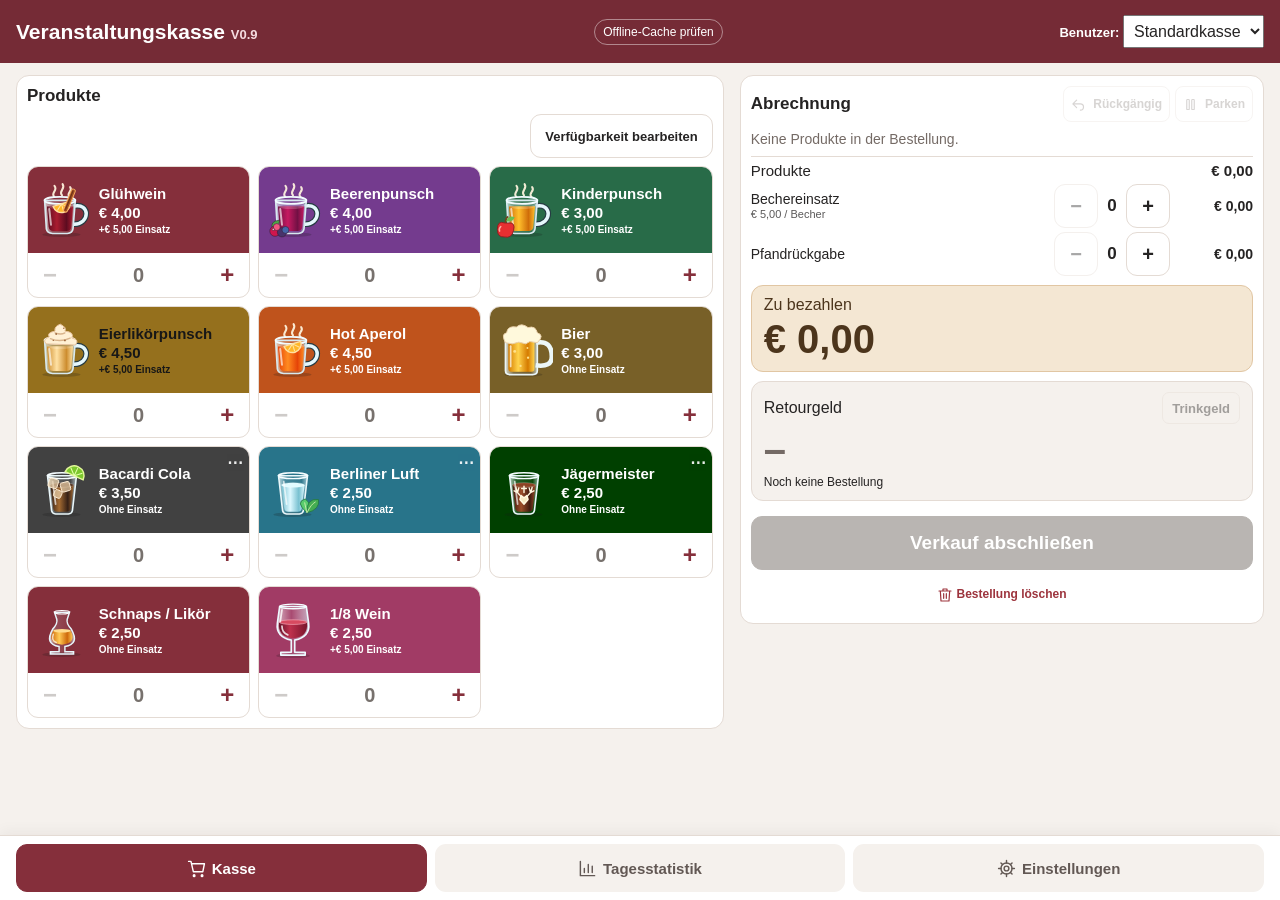
==== commit 6072eb53: "Veranstaltungskasse V0.9: Regressionstests und Korrekturen vor Freigabe" ====
--- a/Veranstaltungskasse/index.html
+++ b/Veranstaltungskasse/index.html
@@ -316,7 +316,7 @@
 @media(max-height:500px){#numberOverlay .number-modal{padding:9px}.number-keys button{height:37px;min-height:37px;font-size:20px}#numberValue{min-height:44px;font-size:25px;padding:6px}.number-tools button{min-height:38px}#numberContext{margin:2px 0}}
 
 
-/* V0.7.2.1 – Pfand direkt in der Abrechnung */
+/* V0.9.1 – Pfand direkt in der Abrechnung */
 #paymentPane .deposit-line{display:-webkit-flex;display:flex;-webkit-align-items:center;align-items:center;-webkit-justify-content:space-between;justify-content:space-between;gap:0;margin:4px 0;min-width:0}
 #paymentPane .deposit-line.hidden{display:none!important}
 #paymentPane .deposit-line-label{-webkit-flex:1 1 0%;flex:1 1 0%;min-width:0;margin-right:5px;font-size:14px;line-height:1.2;overflow-wrap:break-word}
@@ -326,8 +326,8 @@
 #paymentPane .deposit-stepper .num{min-width:28px;text-align:center;font-size:17px;padding:0 2px}
 #paymentPane .deposit-amount{min-width:75px;text-align:right;margin-left:8px;white-space:nowrap;font-variant-numeric:tabular-nums;font-size:14px}
 @media(max-width:360px){#paymentPane .deposit-line-label,#paymentPane .deposit-amount{font-size:12px}#paymentPane .deposit-amount{min-width:58px;margin-left:4px}#paymentPane .deposit-stepper .num{min-width:24px}}
-</style><link rel="stylesheet" href="./tiles-v032.css"></head><body data-variant="modern"><header><h1>Veranstaltungskasse <small>V0.7.2</small></h1><span class="pill" id="offline">Offline-Status</span></header><div id="testBanner" class="hidden">TESTMODUS – keine echten Buchungen<button id="stopTest" type="button">Testmodus beenden</button></div><main>
+</style><link rel="stylesheet" href="./tiles-v032.css"></head><body data-variant="modern"><header><h1>Veranstaltungskasse <small>V0.9</small></h1><span class="pill" id="offline">Offline-Status</span></header><div id="testBanner" class="hidden">TESTMODUS – keine echten Buchungen<button id="stopTest" type="button">Testmodus beenden</button></div><main>
 <section id="sale" class="layout"><div id="orderPane"><div class="panel"><h2 class="drinks-heading">Produkte <span id="drinkFeedback" aria-live="polite"></span><span id="itemCount" class="item-count"></span></h2><div id="drinks" class="drinks"></div></div></div>
 <div id="paymentPane"><div class="panel"><button id="backToOrder" class="back-link">‹ Zur Bestellung</button><div class="payment-heading"><h2>Abrechnung</h2><div class="heading-tools"><button id="undoLast" type="button" class="undo-small" aria-label="Letzten Verkauf rückgängig machen" title="Letzten Verkauf rückgängig machen" disabled><svg class="ui-icon" width="16" height="16" viewBox="0 0 24 24" fill="none" stroke="currentColor" stroke-width="1.8" stroke-linecap="round" stroke-linejoin="round" aria-hidden="true" focusable="false"><path d="M9 5 3 11l6 6M3 11h12a5 5 0 0 1 0 10"/></svg><span>Rückgängig</span></button><button id="parkOrder" type="button" class="mini-tool" title="Bestellung parken" aria-label="Bestellung parken"><svg class="ui-icon" width="16" height="16" viewBox="0 0 24 24" fill="none" stroke="currentColor" stroke-width="1.8" stroke-linecap="round" stroke-linejoin="round" aria-hidden="true" focusable="false"><rect x="6" y="4" width="4" height="16" rx="1"/><rect x="14" y="4" width="4" height="16" rx="1"/></svg><span>Parken</span></button></div></div><div id="basketDetails" aria-label="Aktuelle Bestellung"></div><div class="sum"><span>Produkte</span><b id="drinkSum"></b></div><div class="sum deposit-line"><span class="deposit-line-label">Bechereinsatz <small id="depositLabel"></small></span><div class="deposit-stepper"><button type="button" class="step" id="outMinus" aria-label="Ausgegebene Becher minus">−</button><span class="num" id="out"></span><button type="button" class="step" id="outPlus" aria-label="Ausgegebene Becher plus">+</button></div><b id="outSum" class="deposit-amount"></b></div><div class="sum deposit-line"><span class="deposit-line-label">Pfandrückgabe</span><div class="deposit-stepper"><button type="button" class="step" id="backMinus" aria-label="Retournierte Becher minus">−</button><span class="num" id="back"></span><button type="button" class="step" id="backPlus" aria-label="Retournierte Becher plus">+</button></div><b id="backSum" class="deposit-amount"></b></div><div class="sum hidden" id="tipRow"><span>Trinkgeld</span><b id="tipSum"></b><button type="button" id="tipClear" class="basket-minus" aria-label="Trinkgeld entfernen" title="Trinkgeld entfernen">×</button></div><div class="total"><span id="totalLabel">Zu bezahlen</span><strong id="total"></strong></div><div id="cashArea"><label for="cashOpen">Geld erhalten (€)<span id="cashFeedback" aria-live="polite"></span></label><input id="cash" type="hidden"><button type="button" id="cashOpen" aria-label="Erhaltenes Geld eingeben" aria-haspopup="dialog"><span id="cashDisplay">0,00</span><svg width="21" height="21" viewBox="0 0 24 24" fill="none" stroke="currentColor" stroke-width="1.8" stroke-linecap="round" stroke-linejoin="round" aria-hidden="true"><rect x="4" y="2" width="16" height="20" rx="2"/><path d="M8 6h8M8 11h1m6 0h1M8 15h1m6 0h1M8 19h1m6 0h1"/></svg></button><div class="cashkeys" id="cashkeys"></div><div class="cash-extra"><button class="wide" id="clearCash">Geld löschen</button><button class="wide" id="exact">Passend bezahlt</button></div></div><div class="change" id="changeBox"><div class="tip-heading"><span id="changeLabel">Retourgeld</span><button type="button" id="tipToggle" class="tip-toggle" aria-expanded="false" aria-controls="tipPanel">Trinkgeld</button></div><strong id="change">–</strong><small id="paymentState" aria-live="polite"></small><div id="tipPanel" class="hidden"><div id="tipQuick" class="tip-quick"></div><p id="tipHelp"></p><button type="button" id="tipCustom" class="wide" aria-haspopup="dialog">Individuellen Gesamtbetrag eingeben</button><button type="button" id="tipKeep" class="wide">Stimmt so – kein Retourgeld</button></div></div><button class="primary wide" id="finish">Verkauf abschließen</button><button class="wide" id="discard"><svg class="ui-icon" width="16" height="16" viewBox="0 0 24 24" fill="none" stroke="currentColor" stroke-width="1.8" stroke-linecap="round" stroke-linejoin="round" aria-hidden="true" focusable="false"><path d="M3 6h18M9 6V3h6v3M5 6l1 15h12l1-15M10 10v7m4-7v7"/></svg> Bestellung löschen</button><div id="status" class="status" role="status"></div></div><div id="parkPanel" class="panel hidden"><h2>Geparkte Bestellungen (<span id="parkCount">0</span>)</h2><p id="parkInfo" class="muted"></p><div id="parkEntries"></div></div></div><div id="checkoutBar"><div><small id="checkoutLabel">Zu bezahlen</small><strong id="checkoutTotal">0,00 €</strong></div></div></section>
 <section id="stats" class="hidden"><div class="panel"><h2>Tagesstatistik</h2><label for="date">Verkaufstag</label><input type="date" id="date"><div id="metrics" class="metrics" style="margin-top:14px"></div><h3>Verkaufte Produkte</h3><div id="sales"></div><h3 style="margin-top:16px">Topseller</h3><label for="rankBy">Sortieren nach</label><select id="rankBy"><option value="qty">Verkaufte Stückzahl</option><option value="revenue">Produktumsatz</option></select><div id="ranking"></div><div id="cupStats" style="margin:14px 0"></div><div class="export"><button id="exportSummary" class="primary">Produktliste als CSV</button><button id="exportAll">Einzelne Vorgänge als CSV</button></div><p class="muted">CSV-Dateien sind mit Excel kompatibel (Semikolon, UTF-8). Bitte regelmäßig exportieren; lokale Browserdaten können gelöscht werden.</p><button id="deleteDay" type="button" class="wide" style="color:#a52626;border-color:#cfa6a6">Tagesstatistik löschen</button><div id="deleteConfirm" class="hidden"><p id="deleteQuestion"></p><button id="deleteYes" class="wide" style="background:#a52626;color:white">Endgültig löschen</button><button id="deleteNo" class="wide">Abbrechen</button></div><div id="csvFallbackBox" class="hidden"><p>CSV zum Kopieren (älterer Browser)</p><textarea id="csvFallback" readonly style="width:100%;height:180px"></textarea></div><p id="deleteDayStatus" class="status" role="status" aria-live="polite"></p></div></section>
-<section id="settings" class="hidden"><div class="panel"><h2>Einstellungen</h2><div class="setting-category"><button type="button" id="cat-products" class="category-toggle" aria-expanded="false" aria-controls="body-products"><svg class="ui-icon" width="21" height="21" viewBox="0 0 24 24" fill="none" stroke="currentColor" stroke-width="1.8" stroke-linecap="round" stroke-linejoin="round" aria-hidden="true" focusable="false"><path d="M4 8h13v9a4 4 0 0 1-4 4H8a4 4 0 0 1-4-4Zm13 1h2a3 3 0 0 1 0 6h-2M7 3v2m4-2v2m4-2v2"/></svg><span class="category-text"><b>Produktdatenbank</b><small>Produkte, Farben, Aktionen, Pfand</small></span><span class="category-arrow" aria-hidden="true">▾</span></button><div id="body-products" class="category-body hidden"><p class="muted">Mit „In Kasse anzeigen“ Produkte aktivieren oder ausblenden. Ausgeblendete Produkte bleiben in der Datenbank. Änderungen gelten für neue Bestellungen; bereits abgeschlossene Verkäufe bleiben unverändert.</p><div class="settings-head"><span>Produkt</span><span>Preis (€)</span><span>Bechereinsatz</span><span></span></div><p class="muted">Mit ↑ / ↓ die Reihenfolge ändern. Unter ⋯ findest du Farben, Aktionen und Ausverkauft.</p><div id="settingsRows"></div><button id="addProduct" class="wide add-product">+ Produkt hinzufügen</button><label for="deposit">Bechereinsatz (€)</label><input id="deposit" inputmode="decimal" style="max-width:160px"><button id="saveSettings" class="primary wide">Produktdatenbank speichern</button><p id="settingsStatus" class="status" role="status"></p></div></div><div class="setting-category"><button type="button" id="cat-device" class="category-toggle" aria-expanded="false" aria-controls="body-device"><svg class="ui-icon" width="21" height="21" viewBox="0 0 24 24" fill="none" stroke="currentColor" stroke-width="1.8" stroke-linecap="round" stroke-linejoin="round" aria-hidden="true" focusable="false"><rect x="2" y="3" width="20" height="14" rx="2"/><path d="M12 17v4m-5 0h10"/></svg><span class="category-text"><b>Geräteeinstellungen</b><small>Gerätename, Nachtmodus, Bildschirm</small></span><span class="category-arrow" aria-hidden="true">▾</span></button><div id="body-device" class="category-body hidden"><label for="device">Gerätename</label><input id="device" maxlength="40" placeholder="Kasse 1" style="font-size:17px"><label class="pref-check"><input type="checkbox" id="nightPref">Nachtmodus</label><label class="pref-check"><input type="checkbox" id="productImagesPref" checked>Produktbilder anzeigen</label><label class="pref-check"><input type="checkbox" id="wakePref">Bildschirm eingeschaltet halten</label><p class="muted" id="wakeStatus"></p><button id="savePrefs" class="wide primary">Geräteeinstellungen speichern</button><p id="prefsStatus" class="status"></p></div></div><div class="setting-category"><button type="button" id="cat-payment" class="category-toggle" aria-expanded="false" aria-controls="body-payment"><svg class="ui-icon" width="21" height="21" viewBox="0 0 24 24" fill="none" stroke="currentColor" stroke-width="1.8" stroke-linecap="round" stroke-linejoin="round" aria-hidden="true" focusable="false"><rect x="2" y="5" width="20" height="14" rx="2"/><circle cx="12" cy="12" r="3"/><path d="M5 12h1m12 0h1"/></svg><span class="category-text"><b>Zahlungseinstellungen</b><small>Geldscheintasten, additive Eingabe</small></span><span class="category-arrow" aria-hidden="true">▾</span></button><div id="body-payment" class="category-body hidden"><label class="pref-check"><input type="checkbox" id="cashAddPref">Geldscheintasten addieren</label><label for="cashNotesPref">Geldscheintasten (€; mit Semikolon trennen)</label><input id="cashNotesPref" style="font-size:16px"><button id="savePayment" class="wide primary">Zahlungseinstellungen speichern</button><p id="paymentPrefsStatus" class="status"></p></div></div><div class="setting-category"><button type="button" id="cat-security" class="category-toggle" aria-expanded="false" aria-controls="body-security"><svg class="ui-icon" width="21" height="21" viewBox="0 0 24 24" fill="none" stroke="currentColor" stroke-width="1.8" stroke-linecap="round" stroke-linejoin="round" aria-hidden="true" focusable="false"><path d="M12 2l9 4v6c0 5-5 8-9 10-4-2-9-5-9-10V6zM8 12l3 3 5-6"/></svg><span class="category-text"><b>Sicherheit</b><small>Admin-PIN</small></span><span class="category-arrow" aria-hidden="true">▾</span></button><div id="body-security" class="category-body hidden"><p class="muted">Lokaler Schutz vor versehentlichen Änderungen, keine manipulationssichere Zugriffskontrolle.</p><label for="newPin">Neue vierstellige PIN</label><input type="password" id="newPin" maxlength="4" inputmode="numeric" autocomplete="off"><label for="repeatPin">PIN wiederholen</label><input type="password" id="repeatPin" maxlength="4" inputmode="numeric" autocomplete="off"><button id="savePin" class="wide">PIN speichern</button><button id="removePin" class="wide">PIN deaktivieren</button><p id="pinSettingsStatus" class="status"></p></div></div><div class="setting-category"><button type="button" id="cat-recent" class="category-toggle" aria-expanded="false" aria-controls="body-recent"><svg class="ui-icon" width="21" height="21" viewBox="0 0 24 24" fill="none" stroke="currentColor" stroke-width="1.8" stroke-linecap="round" stroke-linejoin="round" aria-hidden="true" focusable="false"><path d="M3 12a9 9 0 1 1 3 7M3 4v8h8m1-5v5l4 2"/></svg><span class="category-text"><b>Letzte Verkäufe</b><small>Die letzten 10 Vorgänge</small></span><span class="category-arrow" aria-hidden="true">▾</span></button><div id="body-recent" class="category-body hidden"><div id="recentSales"></div></div></div><div class="setting-category"><button type="button" id="cat-template" class="category-toggle" aria-expanded="false" aria-controls="body-template"><svg class="ui-icon" width="21" height="21" viewBox="0 0 24 24" fill="none" stroke="currentColor" stroke-width="1.8" stroke-linecap="round" stroke-linejoin="round" aria-hidden="true" focusable="false"><path d="M7 18a5 5 0 0 1-1-10 7 7 0 0 1 13 2 4 4 0 0 1 0 8H7z"/></svg><span class="category-text"><b>Globale Vorlage</b><small>Speichern, laden, Token</small></span><span class="category-arrow" aria-hidden="true">▾</span></button><div id="body-template" class="category-body hidden"><p id="templateStatus" class="muted" role="status"></p><button id="publishTemplate" type="button" class="primary wide">Als Vorlage speichern</button><button id="reloadTemplate" class="wide" type="button">Vorlage laden</button><div id="publishPanel" class="hidden"><label for="templateToken">GitHub-Zugriffstoken</label><input id="templateToken" type="password" autocomplete="off" autocapitalize="off" spellcheck="false" style="font-size:16px"><label for="rememberToken" style="display:flex;align-items:center;margin:10px 0"><input id="rememberToken" type="checkbox" style="width:22px;height:22px;min-height:0;flex:none;margin:0 9px 0 0">Token auf diesem Gerät merken</label><button id="confirmPublish" type="button" class="primary wide">Vorlage veröffentlichen</button><button id="cancelPublish" type="button" class="wide">Abbrechen</button><p class="muted">Nur bei aktivierter Option wird der Token unverschlüsselt im lokalen Browserspeicher abgelegt. Nur auf einem vertrauenswürdigen Gerät verwenden. Der Token wird niemals in die Vorlagendatei geschrieben. Nur Produktliste, Preise, Farben, Reihenfolge, Aktionen und Bechereinsatz werden öffentlich in GitHub gespeichert.</p></div><button id="forgetToken" type="button" class="wide hidden">Gespeicherten Token entfernen</button><p id="tokenStatus" class="muted" role="status"></p><p class="muted">Vorlagen werden ausschließlich manuell gespeichert und geladen. Gerätename und Verkäufe bleiben lokal.</p></div></div><div class="setting-category"><button type="button" id="cat-backup" class="category-toggle" aria-expanded="false" aria-controls="body-backup"><svg class="ui-icon" width="21" height="21" viewBox="0 0 24 24" fill="none" stroke="currentColor" stroke-width="1.8" stroke-linecap="round" stroke-linejoin="round" aria-hidden="true" focusable="false"><ellipse cx="12" cy="5" rx="9" ry="3"/><path d="M3 5v14c0 4 18 4 18 0V5M3 12c0 4 18 4 18 0"/></svg><span class="category-text"><b>Datensicherung</b><small>Sicherung und Wiederherstellung</small></span><span class="category-arrow" aria-hidden="true">▾</span></button><div id="body-backup" class="category-body hidden"><button id="backupCreate" class="wide">Datensicherung erstellen</button><button id="backupOpen" class="wide">Datensicherung wiederherstellen</button><div id="backupBox" class="hidden"><label for="backupFile">JSON-Datei auswählen (optional)</label><input id="backupFile" type="file" accept=".json,application/json"><label for="backupText">JSON-Sicherung zum Kopieren oder Einfügen</label><textarea id="backupText" style="width:100%;height:150px;font-size:14px"></textarea><button id="backupRestore" class="primary wide">Wiederherstellen (ersetzt lokale Daten)</button></div><p id="backupStatus" class="status"></p><p class="muted">Sicherung enthält Einstellungen und Verkäufe, aber keinen GitHub-Token. Bitte außerhalb des Geräts aufbewahren.</p></div></div><div class="setting-category"><button type="button" id="cat-test" class="category-toggle" aria-expanded="false" aria-controls="body-test"><svg class="ui-icon" width="21" height="21" viewBox="0 0 24 24" fill="none" stroke="currentColor" stroke-width="1.8" stroke-linecap="round" stroke-linejoin="round" aria-hidden="true" focusable="false"><path d="M9 3h6m-5 0v7L4 20h16l-6-10V3M7 15h10"/></svg><span class="category-text"><b>Testmodus</b><small>Üben ohne echte Buchungen</small></span><span class="category-arrow" aria-hidden="true">▾</span></button><div id="body-test" class="category-body hidden"><p class="muted">Testbestellungen werden nicht in der echten Statistik gespeichert.</p><button id="startTest" class="wide">Testmodus starten</button><p id="testStatus" class="status"></p></div></div><p class="muted">Diese App ist ein Bestell- und Abrechnungsrechner, keine Registrierkasse. Die Daten liegen ausschließlich lokal auf diesem Gerät bzw. in diesem Browserprofil.</p></div></section></main><div id="numberOverlay" class="action-overlay hidden" role="dialog" aria-modal="true" aria-labelledby="numberTitle"><div class="action-modal number-modal"><h2 id="numberTitle"></h2><p id="numberContext" class="muted"></p><div id="numberValue" role="status" aria-live="polite">0,00 €</div><div id="numberKeys" class="number-keys"></div><p id="numberPreview" class="number-preview" aria-live="polite"></p><p id="numberError" class="error status"></p><div class="number-tools"><button type="button" id="numberClear">Löschen</button><button type="button" id="numberCancel">Abbrechen</button><button type="button" id="numberOK" class="primary">Übernehmen</button></div></div></div><div id="saleSuccess" class="hidden" role="status" aria-live="polite"><div class="success-top"><svg class="ui-icon" width="22" height="22" viewBox="0 0 24 24" fill="none" stroke="currentColor" stroke-width="1.8" stroke-linecap="round" stroke-linejoin="round" aria-hidden="true" focusable="false"><path d="m5 12 4 4L19 6"/></svg><span id="successTitle"></span></div><small id="successLabel"></small><strong id="successAmount"></strong><small>Bereit für die nächste Bestellung</small></div><div id="pinOverlay" class="action-overlay hidden"><div class="action-modal" role="dialog" aria-modal="true"><h2>Admin-PIN</h2><input id="pinInput" type="password" maxlength="4" inputmode="numeric" autocomplete="off"><p id="pinError" class="error"></p><button id="pinOK" class="wide primary">Entsperren</button><button id="pinCancel" class="wide">Abbrechen</button></div></div><div id="actionOverlay" class="action-overlay hidden"><div class="action-modal" role="dialog" aria-modal="true" aria-labelledby="actionTitle"><h2 id="actionTitle"></h2><p class="muted">Angebot auswählen</p><div id="actionChoices"></div><button id="actionClose" class="wide">Abbrechen</button></div></div><nav><button data-tab="sale" class="active"><svg class="ui-icon" width="21" height="21" viewBox="0 0 24 24" fill="none" stroke="currentColor" stroke-width="1.8" stroke-linecap="round" stroke-linejoin="round" aria-hidden="true" focusable="false"><circle cx="9" cy="21" r="1"/><circle cx="19" cy="21" r="1"/><path d="M2 3h3l3 13h12l2-10H6"/></svg><span>Kasse</span></button><button data-tab="stats"><svg class="ui-icon" width="21" height="21" viewBox="0 0 24 24" fill="none" stroke="currentColor" stroke-width="1.8" stroke-linecap="round" stroke-linejoin="round" aria-hidden="true" focusable="false"><path d="M3 3v18h18M8 17v-5m5 5V7m5 10v-8"/></svg><span>Tagesstatistik</span></button><button data-tab="settings"><svg class="ui-icon" width="21" height="21" viewBox="0 0 24 24" fill="none" stroke="currentColor" stroke-width="1.8" stroke-linecap="round" stroke-linejoin="round" aria-hidden="true" focusable="false"><circle cx="12" cy="12" r="3"/><path d="M12 2v3m0 14v3M2 12h3m14 0h3M5 5l2 2m10 10 2 2M5 19l2-2M17 7l2-2"/><circle cx="12" cy="12" r="7"/></svg><span>Einstellungen</span></button></nav><script src="./core-v072.js"></script></body></html>+<section id="settings" class="hidden"><div class="panel"><h2>Einstellungen</h2><div class="setting-category"><button type="button" id="cat-products" class="category-toggle" aria-expanded="false" aria-controls="body-products"><svg class="ui-icon" width="21" height="21" viewBox="0 0 24 24" fill="none" stroke="currentColor" stroke-width="1.8" stroke-linecap="round" stroke-linejoin="round" aria-hidden="true" focusable="false"><path d="M4 8h13v9a4 4 0 0 1-4 4H8a4 4 0 0 1-4-4Zm13 1h2a3 3 0 0 1 0 6h-2M7 3v2m4-2v2m4-2v2"/></svg><span class="category-text"><b>Produktdatenbank</b><small>Produkte, Farben, Aktionen, Pfand</small></span><span class="category-arrow" aria-hidden="true">▾</span></button><div id="body-products" class="category-body hidden"><p class="muted">Mit „In Kasse anzeigen“ Produkte aktivieren oder ausblenden. Ausgeblendete Produkte bleiben in der Datenbank. Änderungen gelten für neue Bestellungen; bereits abgeschlossene Verkäufe bleiben unverändert.</p><div class="settings-head"><span>Produkt</span><span>Preis (€)</span><span>Bechereinsatz</span><span></span></div><p class="muted">Mit ↑ / ↓ die Reihenfolge ändern. Unter ⋯ findest du Farben, Aktionen und Ausverkauft.</p><div id="settingsRows"></div><button id="addProduct" class="wide add-product">+ Produkt hinzufügen</button><label for="deposit">Bechereinsatz (€)</label><input id="deposit" inputmode="decimal" style="max-width:160px"><button id="saveSettings" class="primary wide">Produktdatenbank speichern</button><p id="settingsStatus" class="status" role="status"></p></div></div><div class="setting-category"><button type="button" id="cat-device" class="category-toggle" aria-expanded="false" aria-controls="body-device"><svg class="ui-icon" width="21" height="21" viewBox="0 0 24 24" fill="none" stroke="currentColor" stroke-width="1.8" stroke-linecap="round" stroke-linejoin="round" aria-hidden="true" focusable="false"><rect x="2" y="3" width="20" height="14" rx="2"/><path d="M12 17v4m-5 0h10"/></svg><span class="category-text"><b>Geräteeinstellungen</b><small>Gerätename, Nachtmodus, Bildschirm</small></span><span class="category-arrow" aria-hidden="true">▾</span></button><div id="body-device" class="category-body hidden"><label for="device">Gerätename</label><input id="device" maxlength="40" placeholder="Kasse 1" style="font-size:17px"><label class="pref-check"><input type="checkbox" id="nightPref">Nachtmodus</label><label class="pref-check"><input type="checkbox" id="productImagesPref" checked>Produktbilder anzeigen</label><label class="pref-check"><input type="checkbox" id="wakePref">Bildschirm eingeschaltet halten</label><p class="muted" id="wakeStatus"></p><button id="savePrefs" class="wide primary">Geräteeinstellungen speichern</button><p id="prefsStatus" class="status"></p></div></div><div class="setting-category"><button type="button" id="cat-payment" class="category-toggle" aria-expanded="false" aria-controls="body-payment"><svg class="ui-icon" width="21" height="21" viewBox="0 0 24 24" fill="none" stroke="currentColor" stroke-width="1.8" stroke-linecap="round" stroke-linejoin="round" aria-hidden="true" focusable="false"><rect x="2" y="5" width="20" height="14" rx="2"/><circle cx="12" cy="12" r="3"/><path d="M5 12h1m12 0h1"/></svg><span class="category-text"><b>Zahlungseinstellungen</b><small>Geldscheintasten, additive Eingabe</small></span><span class="category-arrow" aria-hidden="true">▾</span></button><div id="body-payment" class="category-body hidden"><label class="pref-check"><input type="checkbox" id="cashAddPref">Geldscheintasten addieren</label><label for="cashNotesPref">Geldscheintasten (€; mit Semikolon trennen)</label><input id="cashNotesPref" style="font-size:16px"><button id="savePayment" class="wide primary">Zahlungseinstellungen speichern</button><p id="paymentPrefsStatus" class="status"></p></div></div><div class="setting-category"><button type="button" id="cat-security" class="category-toggle" aria-expanded="false" aria-controls="body-security"><svg class="ui-icon" width="21" height="21" viewBox="0 0 24 24" fill="none" stroke="currentColor" stroke-width="1.8" stroke-linecap="round" stroke-linejoin="round" aria-hidden="true" focusable="false"><path d="M12 2l9 4v6c0 5-5 8-9 10-4-2-9-5-9-10V6zM8 12l3 3 5-6"/></svg><span class="category-text"><b>Sicherheit</b><small>Admin-PIN</small></span><span class="category-arrow" aria-hidden="true">▾</span></button><div id="body-security" class="category-body hidden"><p class="muted">Lokaler Schutz vor versehentlichen Änderungen, keine manipulationssichere Zugriffskontrolle.</p><label for="newPin">Neue vierstellige PIN</label><input type="password" id="newPin" maxlength="4" inputmode="numeric" autocomplete="off"><label for="repeatPin">PIN wiederholen</label><input type="password" id="repeatPin" maxlength="4" inputmode="numeric" autocomplete="off"><button id="savePin" class="wide">PIN speichern</button><button id="removePin" class="wide">PIN deaktivieren</button><p id="pinSettingsStatus" class="status"></p></div></div><div class="setting-category"><button type="button" id="cat-recent" class="category-toggle" aria-expanded="false" aria-controls="body-recent"><svg class="ui-icon" width="21" height="21" viewBox="0 0 24 24" fill="none" stroke="currentColor" stroke-width="1.8" stroke-linecap="round" stroke-linejoin="round" aria-hidden="true" focusable="false"><path d="M3 12a9 9 0 1 1 3 7M3 4v8h8m1-5v5l4 2"/></svg><span class="category-text"><b>Letzte Verkäufe</b><small>Die letzten 10 Vorgänge</small></span><span class="category-arrow" aria-hidden="true">▾</span></button><div id="body-recent" class="category-body hidden"><div id="recentSales"></div></div></div><div class="setting-category"><button type="button" id="cat-template" class="category-toggle" aria-expanded="false" aria-controls="body-template"><svg class="ui-icon" width="21" height="21" viewBox="0 0 24 24" fill="none" stroke="currentColor" stroke-width="1.8" stroke-linecap="round" stroke-linejoin="round" aria-hidden="true" focusable="false"><path d="M7 18a5 5 0 0 1-1-10 7 7 0 0 1 13 2 4 4 0 0 1 0 8H7z"/></svg><span class="category-text"><b>Globale Vorlage</b><small>Speichern, laden, Token</small></span><span class="category-arrow" aria-hidden="true">▾</span></button><div id="body-template" class="category-body hidden"><p id="templateStatus" class="muted" role="status"></p><button id="publishTemplate" type="button" class="primary wide">Als Vorlage speichern</button><button id="reloadTemplate" class="wide" type="button">Vorlage laden</button><div id="publishPanel" class="hidden"><label for="templateToken">GitHub-Zugriffstoken</label><input id="templateToken" type="password" autocomplete="off" autocapitalize="off" spellcheck="false" style="font-size:16px"><label for="rememberToken" style="display:flex;align-items:center;margin:10px 0"><input id="rememberToken" type="checkbox" style="width:22px;height:22px;min-height:0;flex:none;margin:0 9px 0 0">Token auf diesem Gerät merken</label><button id="confirmPublish" type="button" class="primary wide">Vorlage veröffentlichen</button><button id="cancelPublish" type="button" class="wide">Abbrechen</button><p class="muted">Nur bei aktivierter Option wird der Token unverschlüsselt im lokalen Browserspeicher abgelegt. Nur auf einem vertrauenswürdigen Gerät verwenden. Der Token wird niemals in die Vorlagendatei geschrieben. Nur Produktliste, Preise, Farben, Reihenfolge, Aktionen und Bechereinsatz werden öffentlich in GitHub gespeichert.</p></div><button id="forgetToken" type="button" class="wide hidden">Gespeicherten Token entfernen</button><p id="tokenStatus" class="muted" role="status"></p><p class="muted">Vorlagen werden ausschließlich manuell gespeichert und geladen. Gerätename und Verkäufe bleiben lokal.</p></div></div><div class="setting-category"><button type="button" id="cat-backup" class="category-toggle" aria-expanded="false" aria-controls="body-backup"><svg class="ui-icon" width="21" height="21" viewBox="0 0 24 24" fill="none" stroke="currentColor" stroke-width="1.8" stroke-linecap="round" stroke-linejoin="round" aria-hidden="true" focusable="false"><ellipse cx="12" cy="5" rx="9" ry="3"/><path d="M3 5v14c0 4 18 4 18 0V5M3 12c0 4 18 4 18 0"/></svg><span class="category-text"><b>Datensicherung</b><small>Sicherung und Wiederherstellung</small></span><span class="category-arrow" aria-hidden="true">▾</span></button><div id="body-backup" class="category-body hidden"><button id="backupCreate" class="wide">Datensicherung erstellen</button><button id="backupOpen" class="wide">Datensicherung wiederherstellen</button><div id="backupBox" class="hidden"><label for="backupFile">JSON-Datei auswählen (optional)</label><input id="backupFile" type="file" accept=".json,application/json"><label for="backupText">JSON-Sicherung zum Kopieren oder Einfügen</label><textarea id="backupText" style="width:100%;height:150px;font-size:14px"></textarea><button id="backupRestore" class="primary wide">Wiederherstellen (ersetzt lokale Daten)</button></div><p id="backupStatus" class="status"></p><p class="muted">Sicherung enthält Einstellungen und Verkäufe, aber keinen GitHub-Token. Bitte außerhalb des Geräts aufbewahren.</p></div></div><div class="setting-category"><button type="button" id="cat-test" class="category-toggle" aria-expanded="false" aria-controls="body-test"><svg class="ui-icon" width="21" height="21" viewBox="0 0 24 24" fill="none" stroke="currentColor" stroke-width="1.8" stroke-linecap="round" stroke-linejoin="round" aria-hidden="true" focusable="false"><path d="M9 3h6m-5 0v7L4 20h16l-6-10V3M7 15h10"/></svg><span class="category-text"><b>Testmodus</b><small>Üben ohne echte Buchungen</small></span><span class="category-arrow" aria-hidden="true">▾</span></button><div id="body-test" class="category-body hidden"><p class="muted">Testbestellungen werden nicht in der echten Statistik gespeichert.</p><button id="startTest" class="wide">Testmodus starten</button><p id="testStatus" class="status"></p></div></div><p class="muted">Diese App ist ein Bestell- und Abrechnungsrechner, keine Registrierkasse. Die Daten liegen ausschließlich lokal auf diesem Gerät bzw. in diesem Browserprofil.</p></div></section></main><div id="numberOverlay" class="action-overlay hidden" role="dialog" aria-modal="true" aria-labelledby="numberTitle"><div class="action-modal number-modal"><h2 id="numberTitle"></h2><p id="numberContext" class="muted"></p><div id="numberValue" role="status" aria-live="polite">0,00 €</div><div id="numberKeys" class="number-keys"></div><p id="numberPreview" class="number-preview" aria-live="polite"></p><p id="numberError" class="error status"></p><div class="number-tools"><button type="button" id="numberClear">Löschen</button><button type="button" id="numberCancel">Abbrechen</button><button type="button" id="numberOK" class="primary">Übernehmen</button></div></div></div><div id="saleSuccess" class="hidden" role="status" aria-live="polite"><div class="success-top"><svg class="ui-icon" width="22" height="22" viewBox="0 0 24 24" fill="none" stroke="currentColor" stroke-width="1.8" stroke-linecap="round" stroke-linejoin="round" aria-hidden="true" focusable="false"><path d="m5 12 4 4L19 6"/></svg><span id="successTitle"></span></div><small id="successLabel"></small><strong id="successAmount"></strong><small>Bereit für die nächste Bestellung</small></div><div id="pinOverlay" class="action-overlay hidden"><div class="action-modal" role="dialog" aria-modal="true"><h2>Admin-PIN</h2><input id="pinInput" type="password" maxlength="4" inputmode="numeric" autocomplete="off"><p id="pinError" class="error"></p><button id="pinOK" class="wide primary">Entsperren</button><button id="pinCancel" class="wide">Abbrechen</button></div></div><div id="actionOverlay" class="action-overlay hidden"><div class="action-modal" role="dialog" aria-modal="true" aria-labelledby="actionTitle"><h2 id="actionTitle"></h2><p class="muted">Angebot auswählen</p><div id="actionChoices"></div><button id="actionClose" class="wide">Abbrechen</button></div></div><nav><button data-tab="sale" class="active"><svg class="ui-icon" width="21" height="21" viewBox="0 0 24 24" fill="none" stroke="currentColor" stroke-width="1.8" stroke-linecap="round" stroke-linejoin="round" aria-hidden="true" focusable="false"><circle cx="9" cy="21" r="1"/><circle cx="19" cy="21" r="1"/><path d="M2 3h3l3 13h12l2-10H6"/></svg><span>Kasse</span></button><button data-tab="stats"><svg class="ui-icon" width="21" height="21" viewBox="0 0 24 24" fill="none" stroke="currentColor" stroke-width="1.8" stroke-linecap="round" stroke-linejoin="round" aria-hidden="true" focusable="false"><path d="M3 3v18h18M8 17v-5m5 5V7m5 10v-8"/></svg><span>Tagesstatistik</span></button><button data-tab="settings"><svg class="ui-icon" width="21" height="21" viewBox="0 0 24 24" fill="none" stroke="currentColor" stroke-width="1.8" stroke-linecap="round" stroke-linejoin="round" aria-hidden="true" focusable="false"><circle cx="12" cy="12" r="3"/><path d="M12 2v3m0 14v3M2 12h3m14 0h3M5 5l2 2m10 10 2 2M5 19l2-2M17 7l2-2"/><circle cx="12" cy="12" r="7"/></svg><span>Einstellungen</span></button></nav><script src="./core-v090.js"></script></body></html>
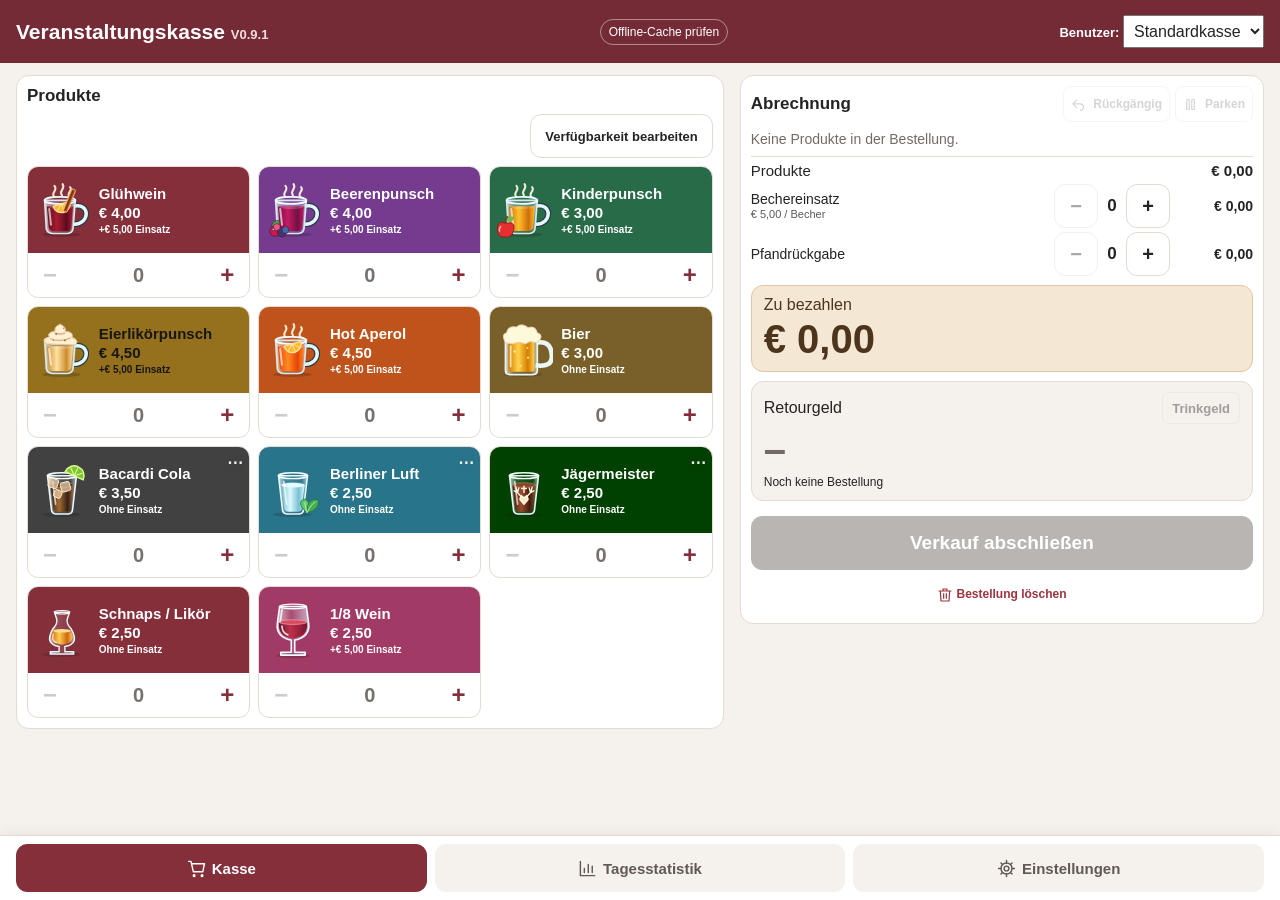
==== commit 25fd76bb: "Veranstaltungskasse V0.9.1: mobile Breite auf Display begrenzen" ====
--- a/Veranstaltungskasse/index.html
+++ b/Veranstaltungskasse/index.html
@@ -326,8 +326,8 @@
 #paymentPane .deposit-stepper .num{min-width:28px;text-align:center;font-size:17px;padding:0 2px}
 #paymentPane .deposit-amount{min-width:75px;text-align:right;margin-left:8px;white-space:nowrap;font-variant-numeric:tabular-nums;font-size:14px}
 @media(max-width:360px){#paymentPane .deposit-line-label,#paymentPane .deposit-amount{font-size:12px}#paymentPane .deposit-amount{min-width:58px;margin-left:4px}#paymentPane .deposit-stepper .num{min-width:24px}}
-</style><link rel="stylesheet" href="./tiles-v032.css"></head><body data-variant="modern"><header><h1>Veranstaltungskasse <small>V0.9</small></h1><span class="pill" id="offline">Offline-Status</span></header><div id="testBanner" class="hidden">TESTMODUS – keine echten Buchungen<button id="stopTest" type="button">Testmodus beenden</button></div><main>
+</style><link rel="stylesheet" href="./tiles-v032.css"></head><body data-variant="modern"><header><h1>Veranstaltungskasse <small>V0.9.1</small></h1><span class="pill" id="offline">Offline-Status</span></header><div id="testBanner" class="hidden">TESTMODUS – keine echten Buchungen<button id="stopTest" type="button">Testmodus beenden</button></div><main>
 <section id="sale" class="layout"><div id="orderPane"><div class="panel"><h2 class="drinks-heading">Produkte <span id="drinkFeedback" aria-live="polite"></span><span id="itemCount" class="item-count"></span></h2><div id="drinks" class="drinks"></div></div></div>
 <div id="paymentPane"><div class="panel"><button id="backToOrder" class="back-link">‹ Zur Bestellung</button><div class="payment-heading"><h2>Abrechnung</h2><div class="heading-tools"><button id="undoLast" type="button" class="undo-small" aria-label="Letzten Verkauf rückgängig machen" title="Letzten Verkauf rückgängig machen" disabled><svg class="ui-icon" width="16" height="16" viewBox="0 0 24 24" fill="none" stroke="currentColor" stroke-width="1.8" stroke-linecap="round" stroke-linejoin="round" aria-hidden="true" focusable="false"><path d="M9 5 3 11l6 6M3 11h12a5 5 0 0 1 0 10"/></svg><span>Rückgängig</span></button><button id="parkOrder" type="button" class="mini-tool" title="Bestellung parken" aria-label="Bestellung parken"><svg class="ui-icon" width="16" height="16" viewBox="0 0 24 24" fill="none" stroke="currentColor" stroke-width="1.8" stroke-linecap="round" stroke-linejoin="round" aria-hidden="true" focusable="false"><rect x="6" y="4" width="4" height="16" rx="1"/><rect x="14" y="4" width="4" height="16" rx="1"/></svg><span>Parken</span></button></div></div><div id="basketDetails" aria-label="Aktuelle Bestellung"></div><div class="sum"><span>Produkte</span><b id="drinkSum"></b></div><div class="sum deposit-line"><span class="deposit-line-label">Bechereinsatz <small id="depositLabel"></small></span><div class="deposit-stepper"><button type="button" class="step" id="outMinus" aria-label="Ausgegebene Becher minus">−</button><span class="num" id="out"></span><button type="button" class="step" id="outPlus" aria-label="Ausgegebene Becher plus">+</button></div><b id="outSum" class="deposit-amount"></b></div><div class="sum deposit-line"><span class="deposit-line-label">Pfandrückgabe</span><div class="deposit-stepper"><button type="button" class="step" id="backMinus" aria-label="Retournierte Becher minus">−</button><span class="num" id="back"></span><button type="button" class="step" id="backPlus" aria-label="Retournierte Becher plus">+</button></div><b id="backSum" class="deposit-amount"></b></div><div class="sum hidden" id="tipRow"><span>Trinkgeld</span><b id="tipSum"></b><button type="button" id="tipClear" class="basket-minus" aria-label="Trinkgeld entfernen" title="Trinkgeld entfernen">×</button></div><div class="total"><span id="totalLabel">Zu bezahlen</span><strong id="total"></strong></div><div id="cashArea"><label for="cashOpen">Geld erhalten (€)<span id="cashFeedback" aria-live="polite"></span></label><input id="cash" type="hidden"><button type="button" id="cashOpen" aria-label="Erhaltenes Geld eingeben" aria-haspopup="dialog"><span id="cashDisplay">0,00</span><svg width="21" height="21" viewBox="0 0 24 24" fill="none" stroke="currentColor" stroke-width="1.8" stroke-linecap="round" stroke-linejoin="round" aria-hidden="true"><rect x="4" y="2" width="16" height="20" rx="2"/><path d="M8 6h8M8 11h1m6 0h1M8 15h1m6 0h1M8 19h1m6 0h1"/></svg></button><div class="cashkeys" id="cashkeys"></div><div class="cash-extra"><button class="wide" id="clearCash">Geld löschen</button><button class="wide" id="exact">Passend bezahlt</button></div></div><div class="change" id="changeBox"><div class="tip-heading"><span id="changeLabel">Retourgeld</span><button type="button" id="tipToggle" class="tip-toggle" aria-expanded="false" aria-controls="tipPanel">Trinkgeld</button></div><strong id="change">–</strong><small id="paymentState" aria-live="polite"></small><div id="tipPanel" class="hidden"><div id="tipQuick" class="tip-quick"></div><p id="tipHelp"></p><button type="button" id="tipCustom" class="wide" aria-haspopup="dialog">Individuellen Gesamtbetrag eingeben</button><button type="button" id="tipKeep" class="wide">Stimmt so – kein Retourgeld</button></div></div><button class="primary wide" id="finish">Verkauf abschließen</button><button class="wide" id="discard"><svg class="ui-icon" width="16" height="16" viewBox="0 0 24 24" fill="none" stroke="currentColor" stroke-width="1.8" stroke-linecap="round" stroke-linejoin="round" aria-hidden="true" focusable="false"><path d="M3 6h18M9 6V3h6v3M5 6l1 15h12l1-15M10 10v7m4-7v7"/></svg> Bestellung löschen</button><div id="status" class="status" role="status"></div></div><div id="parkPanel" class="panel hidden"><h2>Geparkte Bestellungen (<span id="parkCount">0</span>)</h2><p id="parkInfo" class="muted"></p><div id="parkEntries"></div></div></div><div id="checkoutBar"><div><small id="checkoutLabel">Zu bezahlen</small><strong id="checkoutTotal">0,00 €</strong></div></div></section>
 <section id="stats" class="hidden"><div class="panel"><h2>Tagesstatistik</h2><label for="date">Verkaufstag</label><input type="date" id="date"><div id="metrics" class="metrics" style="margin-top:14px"></div><h3>Verkaufte Produkte</h3><div id="sales"></div><h3 style="margin-top:16px">Topseller</h3><label for="rankBy">Sortieren nach</label><select id="rankBy"><option value="qty">Verkaufte Stückzahl</option><option value="revenue">Produktumsatz</option></select><div id="ranking"></div><div id="cupStats" style="margin:14px 0"></div><div class="export"><button id="exportSummary" class="primary">Produktliste als CSV</button><button id="exportAll">Einzelne Vorgänge als CSV</button></div><p class="muted">CSV-Dateien sind mit Excel kompatibel (Semikolon, UTF-8). Bitte regelmäßig exportieren; lokale Browserdaten können gelöscht werden.</p><button id="deleteDay" type="button" class="wide" style="color:#a52626;border-color:#cfa6a6">Tagesstatistik löschen</button><div id="deleteConfirm" class="hidden"><p id="deleteQuestion"></p><button id="deleteYes" class="wide" style="background:#a52626;color:white">Endgültig löschen</button><button id="deleteNo" class="wide">Abbrechen</button></div><div id="csvFallbackBox" class="hidden"><p>CSV zum Kopieren (älterer Browser)</p><textarea id="csvFallback" readonly style="width:100%;height:180px"></textarea></div><p id="deleteDayStatus" class="status" role="status" aria-live="polite"></p></div></section>
-<section id="settings" class="hidden"><div class="panel"><h2>Einstellungen</h2><div class="setting-category"><button type="button" id="cat-products" class="category-toggle" aria-expanded="false" aria-controls="body-products"><svg class="ui-icon" width="21" height="21" viewBox="0 0 24 24" fill="none" stroke="currentColor" stroke-width="1.8" stroke-linecap="round" stroke-linejoin="round" aria-hidden="true" focusable="false"><path d="M4 8h13v9a4 4 0 0 1-4 4H8a4 4 0 0 1-4-4Zm13 1h2a3 3 0 0 1 0 6h-2M7 3v2m4-2v2m4-2v2"/></svg><span class="category-text"><b>Produktdatenbank</b><small>Produkte, Farben, Aktionen, Pfand</small></span><span class="category-arrow" aria-hidden="true">▾</span></button><div id="body-products" class="category-body hidden"><p class="muted">Mit „In Kasse anzeigen“ Produkte aktivieren oder ausblenden. Ausgeblendete Produkte bleiben in der Datenbank. Änderungen gelten für neue Bestellungen; bereits abgeschlossene Verkäufe bleiben unverändert.</p><div class="settings-head"><span>Produkt</span><span>Preis (€)</span><span>Bechereinsatz</span><span></span></div><p class="muted">Mit ↑ / ↓ die Reihenfolge ändern. Unter ⋯ findest du Farben, Aktionen und Ausverkauft.</p><div id="settingsRows"></div><button id="addProduct" class="wide add-product">+ Produkt hinzufügen</button><label for="deposit">Bechereinsatz (€)</label><input id="deposit" inputmode="decimal" style="max-width:160px"><button id="saveSettings" class="primary wide">Produktdatenbank speichern</button><p id="settingsStatus" class="status" role="status"></p></div></div><div class="setting-category"><button type="button" id="cat-device" class="category-toggle" aria-expanded="false" aria-controls="body-device"><svg class="ui-icon" width="21" height="21" viewBox="0 0 24 24" fill="none" stroke="currentColor" stroke-width="1.8" stroke-linecap="round" stroke-linejoin="round" aria-hidden="true" focusable="false"><rect x="2" y="3" width="20" height="14" rx="2"/><path d="M12 17v4m-5 0h10"/></svg><span class="category-text"><b>Geräteeinstellungen</b><small>Gerätename, Nachtmodus, Bildschirm</small></span><span class="category-arrow" aria-hidden="true">▾</span></button><div id="body-device" class="category-body hidden"><label for="device">Gerätename</label><input id="device" maxlength="40" placeholder="Kasse 1" style="font-size:17px"><label class="pref-check"><input type="checkbox" id="nightPref">Nachtmodus</label><label class="pref-check"><input type="checkbox" id="productImagesPref" checked>Produktbilder anzeigen</label><label class="pref-check"><input type="checkbox" id="wakePref">Bildschirm eingeschaltet halten</label><p class="muted" id="wakeStatus"></p><button id="savePrefs" class="wide primary">Geräteeinstellungen speichern</button><p id="prefsStatus" class="status"></p></div></div><div class="setting-category"><button type="button" id="cat-payment" class="category-toggle" aria-expanded="false" aria-controls="body-payment"><svg class="ui-icon" width="21" height="21" viewBox="0 0 24 24" fill="none" stroke="currentColor" stroke-width="1.8" stroke-linecap="round" stroke-linejoin="round" aria-hidden="true" focusable="false"><rect x="2" y="5" width="20" height="14" rx="2"/><circle cx="12" cy="12" r="3"/><path d="M5 12h1m12 0h1"/></svg><span class="category-text"><b>Zahlungseinstellungen</b><small>Geldscheintasten, additive Eingabe</small></span><span class="category-arrow" aria-hidden="true">▾</span></button><div id="body-payment" class="category-body hidden"><label class="pref-check"><input type="checkbox" id="cashAddPref">Geldscheintasten addieren</label><label for="cashNotesPref">Geldscheintasten (€; mit Semikolon trennen)</label><input id="cashNotesPref" style="font-size:16px"><button id="savePayment" class="wide primary">Zahlungseinstellungen speichern</button><p id="paymentPrefsStatus" class="status"></p></div></div><div class="setting-category"><button type="button" id="cat-security" class="category-toggle" aria-expanded="false" aria-controls="body-security"><svg class="ui-icon" width="21" height="21" viewBox="0 0 24 24" fill="none" stroke="currentColor" stroke-width="1.8" stroke-linecap="round" stroke-linejoin="round" aria-hidden="true" focusable="false"><path d="M12 2l9 4v6c0 5-5 8-9 10-4-2-9-5-9-10V6zM8 12l3 3 5-6"/></svg><span class="category-text"><b>Sicherheit</b><small>Admin-PIN</small></span><span class="category-arrow" aria-hidden="true">▾</span></button><div id="body-security" class="category-body hidden"><p class="muted">Lokaler Schutz vor versehentlichen Änderungen, keine manipulationssichere Zugriffskontrolle.</p><label for="newPin">Neue vierstellige PIN</label><input type="password" id="newPin" maxlength="4" inputmode="numeric" autocomplete="off"><label for="repeatPin">PIN wiederholen</label><input type="password" id="repeatPin" maxlength="4" inputmode="numeric" autocomplete="off"><button id="savePin" class="wide">PIN speichern</button><button id="removePin" class="wide">PIN deaktivieren</button><p id="pinSettingsStatus" class="status"></p></div></div><div class="setting-category"><button type="button" id="cat-recent" class="category-toggle" aria-expanded="false" aria-controls="body-recent"><svg class="ui-icon" width="21" height="21" viewBox="0 0 24 24" fill="none" stroke="currentColor" stroke-width="1.8" stroke-linecap="round" stroke-linejoin="round" aria-hidden="true" focusable="false"><path d="M3 12a9 9 0 1 1 3 7M3 4v8h8m1-5v5l4 2"/></svg><span class="category-text"><b>Letzte Verkäufe</b><small>Die letzten 10 Vorgänge</small></span><span class="category-arrow" aria-hidden="true">▾</span></button><div id="body-recent" class="category-body hidden"><div id="recentSales"></div></div></div><div class="setting-category"><button type="button" id="cat-template" class="category-toggle" aria-expanded="false" aria-controls="body-template"><svg class="ui-icon" width="21" height="21" viewBox="0 0 24 24" fill="none" stroke="currentColor" stroke-width="1.8" stroke-linecap="round" stroke-linejoin="round" aria-hidden="true" focusable="false"><path d="M7 18a5 5 0 0 1-1-10 7 7 0 0 1 13 2 4 4 0 0 1 0 8H7z"/></svg><span class="category-text"><b>Globale Vorlage</b><small>Speichern, laden, Token</small></span><span class="category-arrow" aria-hidden="true">▾</span></button><div id="body-template" class="category-body hidden"><p id="templateStatus" class="muted" role="status"></p><button id="publishTemplate" type="button" class="primary wide">Als Vorlage speichern</button><button id="reloadTemplate" class="wide" type="button">Vorlage laden</button><div id="publishPanel" class="hidden"><label for="templateToken">GitHub-Zugriffstoken</label><input id="templateToken" type="password" autocomplete="off" autocapitalize="off" spellcheck="false" style="font-size:16px"><label for="rememberToken" style="display:flex;align-items:center;margin:10px 0"><input id="rememberToken" type="checkbox" style="width:22px;height:22px;min-height:0;flex:none;margin:0 9px 0 0">Token auf diesem Gerät merken</label><button id="confirmPublish" type="button" class="primary wide">Vorlage veröffentlichen</button><button id="cancelPublish" type="button" class="wide">Abbrechen</button><p class="muted">Nur bei aktivierter Option wird der Token unverschlüsselt im lokalen Browserspeicher abgelegt. Nur auf einem vertrauenswürdigen Gerät verwenden. Der Token wird niemals in die Vorlagendatei geschrieben. Nur Produktliste, Preise, Farben, Reihenfolge, Aktionen und Bechereinsatz werden öffentlich in GitHub gespeichert.</p></div><button id="forgetToken" type="button" class="wide hidden">Gespeicherten Token entfernen</button><p id="tokenStatus" class="muted" role="status"></p><p class="muted">Vorlagen werden ausschließlich manuell gespeichert und geladen. Gerätename und Verkäufe bleiben lokal.</p></div></div><div class="setting-category"><button type="button" id="cat-backup" class="category-toggle" aria-expanded="false" aria-controls="body-backup"><svg class="ui-icon" width="21" height="21" viewBox="0 0 24 24" fill="none" stroke="currentColor" stroke-width="1.8" stroke-linecap="round" stroke-linejoin="round" aria-hidden="true" focusable="false"><ellipse cx="12" cy="5" rx="9" ry="3"/><path d="M3 5v14c0 4 18 4 18 0V5M3 12c0 4 18 4 18 0"/></svg><span class="category-text"><b>Datensicherung</b><small>Sicherung und Wiederherstellung</small></span><span class="category-arrow" aria-hidden="true">▾</span></button><div id="body-backup" class="category-body hidden"><button id="backupCreate" class="wide">Datensicherung erstellen</button><button id="backupOpen" class="wide">Datensicherung wiederherstellen</button><div id="backupBox" class="hidden"><label for="backupFile">JSON-Datei auswählen (optional)</label><input id="backupFile" type="file" accept=".json,application/json"><label for="backupText">JSON-Sicherung zum Kopieren oder Einfügen</label><textarea id="backupText" style="width:100%;height:150px;font-size:14px"></textarea><button id="backupRestore" class="primary wide">Wiederherstellen (ersetzt lokale Daten)</button></div><p id="backupStatus" class="status"></p><p class="muted">Sicherung enthält Einstellungen und Verkäufe, aber keinen GitHub-Token. Bitte außerhalb des Geräts aufbewahren.</p></div></div><div class="setting-category"><button type="button" id="cat-test" class="category-toggle" aria-expanded="false" aria-controls="body-test"><svg class="ui-icon" width="21" height="21" viewBox="0 0 24 24" fill="none" stroke="currentColor" stroke-width="1.8" stroke-linecap="round" stroke-linejoin="round" aria-hidden="true" focusable="false"><path d="M9 3h6m-5 0v7L4 20h16l-6-10V3M7 15h10"/></svg><span class="category-text"><b>Testmodus</b><small>Üben ohne echte Buchungen</small></span><span class="category-arrow" aria-hidden="true">▾</span></button><div id="body-test" class="category-body hidden"><p class="muted">Testbestellungen werden nicht in der echten Statistik gespeichert.</p><button id="startTest" class="wide">Testmodus starten</button><p id="testStatus" class="status"></p></div></div><p class="muted">Diese App ist ein Bestell- und Abrechnungsrechner, keine Registrierkasse. Die Daten liegen ausschließlich lokal auf diesem Gerät bzw. in diesem Browserprofil.</p></div></section></main><div id="numberOverlay" class="action-overlay hidden" role="dialog" aria-modal="true" aria-labelledby="numberTitle"><div class="action-modal number-modal"><h2 id="numberTitle"></h2><p id="numberContext" class="muted"></p><div id="numberValue" role="status" aria-live="polite">0,00 €</div><div id="numberKeys" class="number-keys"></div><p id="numberPreview" class="number-preview" aria-live="polite"></p><p id="numberError" class="error status"></p><div class="number-tools"><button type="button" id="numberClear">Löschen</button><button type="button" id="numberCancel">Abbrechen</button><button type="button" id="numberOK" class="primary">Übernehmen</button></div></div></div><div id="saleSuccess" class="hidden" role="status" aria-live="polite"><div class="success-top"><svg class="ui-icon" width="22" height="22" viewBox="0 0 24 24" fill="none" stroke="currentColor" stroke-width="1.8" stroke-linecap="round" stroke-linejoin="round" aria-hidden="true" focusable="false"><path d="m5 12 4 4L19 6"/></svg><span id="successTitle"></span></div><small id="successLabel"></small><strong id="successAmount"></strong><small>Bereit für die nächste Bestellung</small></div><div id="pinOverlay" class="action-overlay hidden"><div class="action-modal" role="dialog" aria-modal="true"><h2>Admin-PIN</h2><input id="pinInput" type="password" maxlength="4" inputmode="numeric" autocomplete="off"><p id="pinError" class="error"></p><button id="pinOK" class="wide primary">Entsperren</button><button id="pinCancel" class="wide">Abbrechen</button></div></div><div id="actionOverlay" class="action-overlay hidden"><div class="action-modal" role="dialog" aria-modal="true" aria-labelledby="actionTitle"><h2 id="actionTitle"></h2><p class="muted">Angebot auswählen</p><div id="actionChoices"></div><button id="actionClose" class="wide">Abbrechen</button></div></div><nav><button data-tab="sale" class="active"><svg class="ui-icon" width="21" height="21" viewBox="0 0 24 24" fill="none" stroke="currentColor" stroke-width="1.8" stroke-linecap="round" stroke-linejoin="round" aria-hidden="true" focusable="false"><circle cx="9" cy="21" r="1"/><circle cx="19" cy="21" r="1"/><path d="M2 3h3l3 13h12l2-10H6"/></svg><span>Kasse</span></button><button data-tab="stats"><svg class="ui-icon" width="21" height="21" viewBox="0 0 24 24" fill="none" stroke="currentColor" stroke-width="1.8" stroke-linecap="round" stroke-linejoin="round" aria-hidden="true" focusable="false"><path d="M3 3v18h18M8 17v-5m5 5V7m5 10v-8"/></svg><span>Tagesstatistik</span></button><button data-tab="settings"><svg class="ui-icon" width="21" height="21" viewBox="0 0 24 24" fill="none" stroke="currentColor" stroke-width="1.8" stroke-linecap="round" stroke-linejoin="round" aria-hidden="true" focusable="false"><circle cx="12" cy="12" r="3"/><path d="M12 2v3m0 14v3M2 12h3m14 0h3M5 5l2 2m10 10 2 2M5 19l2-2M17 7l2-2"/><circle cx="12" cy="12" r="7"/></svg><span>Einstellungen</span></button></nav><script src="./core-v090.js"></script></body></html>+<section id="settings" class="hidden"><div class="panel"><h2>Einstellungen</h2><div class="setting-category"><button type="button" id="cat-products" class="category-toggle" aria-expanded="false" aria-controls="body-products"><svg class="ui-icon" width="21" height="21" viewBox="0 0 24 24" fill="none" stroke="currentColor" stroke-width="1.8" stroke-linecap="round" stroke-linejoin="round" aria-hidden="true" focusable="false"><path d="M4 8h13v9a4 4 0 0 1-4 4H8a4 4 0 0 1-4-4Zm13 1h2a3 3 0 0 1 0 6h-2M7 3v2m4-2v2m4-2v2"/></svg><span class="category-text"><b>Produktdatenbank</b><small>Produkte, Farben, Aktionen, Pfand</small></span><span class="category-arrow" aria-hidden="true">▾</span></button><div id="body-products" class="category-body hidden"><p class="muted">Mit „In Kasse anzeigen“ Produkte aktivieren oder ausblenden. Ausgeblendete Produkte bleiben in der Datenbank. Änderungen gelten für neue Bestellungen; bereits abgeschlossene Verkäufe bleiben unverändert.</p><div class="settings-head"><span>Produkt</span><span>Preis (€)</span><span>Bechereinsatz</span><span></span></div><p class="muted">Mit ↑ / ↓ die Reihenfolge ändern. Unter ⋯ findest du Farben, Aktionen und Ausverkauft.</p><div id="settingsRows"></div><button id="addProduct" class="wide add-product">+ Produkt hinzufügen</button><label for="deposit">Bechereinsatz (€)</label><input id="deposit" inputmode="decimal" style="max-width:160px"><button id="saveSettings" class="primary wide">Produktdatenbank speichern</button><p id="settingsStatus" class="status" role="status"></p></div></div><div class="setting-category"><button type="button" id="cat-device" class="category-toggle" aria-expanded="false" aria-controls="body-device"><svg class="ui-icon" width="21" height="21" viewBox="0 0 24 24" fill="none" stroke="currentColor" stroke-width="1.8" stroke-linecap="round" stroke-linejoin="round" aria-hidden="true" focusable="false"><rect x="2" y="3" width="20" height="14" rx="2"/><path d="M12 17v4m-5 0h10"/></svg><span class="category-text"><b>Geräteeinstellungen</b><small>Gerätename, Nachtmodus, Bildschirm</small></span><span class="category-arrow" aria-hidden="true">▾</span></button><div id="body-device" class="category-body hidden"><label for="device">Gerätename</label><input id="device" maxlength="40" placeholder="Kasse 1" style="font-size:17px"><label class="pref-check"><input type="checkbox" id="nightPref">Nachtmodus</label><label class="pref-check"><input type="checkbox" id="productImagesPref" checked>Produktbilder anzeigen</label><label class="pref-check"><input type="checkbox" id="wakePref">Bildschirm eingeschaltet halten</label><p class="muted" id="wakeStatus"></p><button id="savePrefs" class="wide primary">Geräteeinstellungen speichern</button><p id="prefsStatus" class="status"></p></div></div><div class="setting-category"><button type="button" id="cat-payment" class="category-toggle" aria-expanded="false" aria-controls="body-payment"><svg class="ui-icon" width="21" height="21" viewBox="0 0 24 24" fill="none" stroke="currentColor" stroke-width="1.8" stroke-linecap="round" stroke-linejoin="round" aria-hidden="true" focusable="false"><rect x="2" y="5" width="20" height="14" rx="2"/><circle cx="12" cy="12" r="3"/><path d="M5 12h1m12 0h1"/></svg><span class="category-text"><b>Zahlungseinstellungen</b><small>Geldscheintasten, additive Eingabe</small></span><span class="category-arrow" aria-hidden="true">▾</span></button><div id="body-payment" class="category-body hidden"><label class="pref-check"><input type="checkbox" id="cashAddPref">Geldscheintasten addieren</label><label for="cashNotesPref">Geldscheintasten (€; mit Semikolon trennen)</label><input id="cashNotesPref" style="font-size:16px"><button id="savePayment" class="wide primary">Zahlungseinstellungen speichern</button><p id="paymentPrefsStatus" class="status"></p></div></div><div class="setting-category"><button type="button" id="cat-security" class="category-toggle" aria-expanded="false" aria-controls="body-security"><svg class="ui-icon" width="21" height="21" viewBox="0 0 24 24" fill="none" stroke="currentColor" stroke-width="1.8" stroke-linecap="round" stroke-linejoin="round" aria-hidden="true" focusable="false"><path d="M12 2l9 4v6c0 5-5 8-9 10-4-2-9-5-9-10V6zM8 12l3 3 5-6"/></svg><span class="category-text"><b>Sicherheit</b><small>Admin-PIN</small></span><span class="category-arrow" aria-hidden="true">▾</span></button><div id="body-security" class="category-body hidden"><p class="muted">Lokaler Schutz vor versehentlichen Änderungen, keine manipulationssichere Zugriffskontrolle.</p><label for="newPin">Neue vierstellige PIN</label><input type="password" id="newPin" maxlength="4" inputmode="numeric" autocomplete="off"><label for="repeatPin">PIN wiederholen</label><input type="password" id="repeatPin" maxlength="4" inputmode="numeric" autocomplete="off"><button id="savePin" class="wide">PIN speichern</button><button id="removePin" class="wide">PIN deaktivieren</button><p id="pinSettingsStatus" class="status"></p></div></div><div class="setting-category"><button type="button" id="cat-recent" class="category-toggle" aria-expanded="false" aria-controls="body-recent"><svg class="ui-icon" width="21" height="21" viewBox="0 0 24 24" fill="none" stroke="currentColor" stroke-width="1.8" stroke-linecap="round" stroke-linejoin="round" aria-hidden="true" focusable="false"><path d="M3 12a9 9 0 1 1 3 7M3 4v8h8m1-5v5l4 2"/></svg><span class="category-text"><b>Letzte Verkäufe</b><small>Die letzten 10 Vorgänge</small></span><span class="category-arrow" aria-hidden="true">▾</span></button><div id="body-recent" class="category-body hidden"><div id="recentSales"></div></div></div><div class="setting-category"><button type="button" id="cat-template" class="category-toggle" aria-expanded="false" aria-controls="body-template"><svg class="ui-icon" width="21" height="21" viewBox="0 0 24 24" fill="none" stroke="currentColor" stroke-width="1.8" stroke-linecap="round" stroke-linejoin="round" aria-hidden="true" focusable="false"><path d="M7 18a5 5 0 0 1-1-10 7 7 0 0 1 13 2 4 4 0 0 1 0 8H7z"/></svg><span class="category-text"><b>Globale Vorlage</b><small>Speichern, laden, Token</small></span><span class="category-arrow" aria-hidden="true">▾</span></button><div id="body-template" class="category-body hidden"><p id="templateStatus" class="muted" role="status"></p><button id="publishTemplate" type="button" class="primary wide">Als Vorlage speichern</button><button id="reloadTemplate" class="wide" type="button">Vorlage laden</button><div id="publishPanel" class="hidden"><label for="templateToken">GitHub-Zugriffstoken</label><input id="templateToken" type="password" autocomplete="off" autocapitalize="off" spellcheck="false" style="font-size:16px"><label for="rememberToken" style="display:flex;align-items:center;margin:10px 0"><input id="rememberToken" type="checkbox" style="width:22px;height:22px;min-height:0;flex:none;margin:0 9px 0 0">Token auf diesem Gerät merken</label><button id="confirmPublish" type="button" class="primary wide">Vorlage veröffentlichen</button><button id="cancelPublish" type="button" class="wide">Abbrechen</button><p class="muted">Nur bei aktivierter Option wird der Token unverschlüsselt im lokalen Browserspeicher abgelegt. Nur auf einem vertrauenswürdigen Gerät verwenden. Der Token wird niemals in die Vorlagendatei geschrieben. Nur Produktliste, Preise, Farben, Reihenfolge, Aktionen und Bechereinsatz werden öffentlich in GitHub gespeichert.</p></div><button id="forgetToken" type="button" class="wide hidden">Gespeicherten Token entfernen</button><p id="tokenStatus" class="muted" role="status"></p><p class="muted">Vorlagen werden ausschließlich manuell gespeichert und geladen. Gerätename und Verkäufe bleiben lokal.</p></div></div><div class="setting-category"><button type="button" id="cat-backup" class="category-toggle" aria-expanded="false" aria-controls="body-backup"><svg class="ui-icon" width="21" height="21" viewBox="0 0 24 24" fill="none" stroke="currentColor" stroke-width="1.8" stroke-linecap="round" stroke-linejoin="round" aria-hidden="true" focusable="false"><ellipse cx="12" cy="5" rx="9" ry="3"/><path d="M3 5v14c0 4 18 4 18 0V5M3 12c0 4 18 4 18 0"/></svg><span class="category-text"><b>Datensicherung</b><small>Sicherung und Wiederherstellung</small></span><span class="category-arrow" aria-hidden="true">▾</span></button><div id="body-backup" class="category-body hidden"><button id="backupCreate" class="wide">Datensicherung erstellen</button><button id="backupOpen" class="wide">Datensicherung wiederherstellen</button><div id="backupBox" class="hidden"><label for="backupFile">JSON-Datei auswählen (optional)</label><input id="backupFile" type="file" accept=".json,application/json"><label for="backupText">JSON-Sicherung zum Kopieren oder Einfügen</label><textarea id="backupText" style="width:100%;height:150px;font-size:14px"></textarea><button id="backupRestore" class="primary wide">Wiederherstellen (ersetzt lokale Daten)</button></div><p id="backupStatus" class="status"></p><p class="muted">Sicherung enthält Einstellungen und Verkäufe, aber keinen GitHub-Token. Bitte außerhalb des Geräts aufbewahren.</p></div></div><div class="setting-category"><button type="button" id="cat-test" class="category-toggle" aria-expanded="false" aria-controls="body-test"><svg class="ui-icon" width="21" height="21" viewBox="0 0 24 24" fill="none" stroke="currentColor" stroke-width="1.8" stroke-linecap="round" stroke-linejoin="round" aria-hidden="true" focusable="false"><path d="M9 3h6m-5 0v7L4 20h16l-6-10V3M7 15h10"/></svg><span class="category-text"><b>Testmodus</b><small>Üben ohne echte Buchungen</small></span><span class="category-arrow" aria-hidden="true">▾</span></button><div id="body-test" class="category-body hidden"><p class="muted">Testbestellungen werden nicht in der echten Statistik gespeichert.</p><button id="startTest" class="wide">Testmodus starten</button><p id="testStatus" class="status"></p></div></div><p class="muted">Diese App ist ein Bestell- und Abrechnungsrechner, keine Registrierkasse. Die Daten liegen ausschließlich lokal auf diesem Gerät bzw. in diesem Browserprofil.</p></div></section></main><div id="numberOverlay" class="action-overlay hidden" role="dialog" aria-modal="true" aria-labelledby="numberTitle"><div class="action-modal number-modal"><h2 id="numberTitle"></h2><p id="numberContext" class="muted"></p><div id="numberValue" role="status" aria-live="polite">0,00 €</div><div id="numberKeys" class="number-keys"></div><p id="numberPreview" class="number-preview" aria-live="polite"></p><p id="numberError" class="error status"></p><div class="number-tools"><button type="button" id="numberClear">Löschen</button><button type="button" id="numberCancel">Abbrechen</button><button type="button" id="numberOK" class="primary">Übernehmen</button></div></div></div><div id="saleSuccess" class="hidden" role="status" aria-live="polite"><div class="success-top"><svg class="ui-icon" width="22" height="22" viewBox="0 0 24 24" fill="none" stroke="currentColor" stroke-width="1.8" stroke-linecap="round" stroke-linejoin="round" aria-hidden="true" focusable="false"><path d="m5 12 4 4L19 6"/></svg><span id="successTitle"></span></div><small id="successLabel"></small><strong id="successAmount"></strong><small>Bereit für die nächste Bestellung</small></div><div id="pinOverlay" class="action-overlay hidden"><div class="action-modal" role="dialog" aria-modal="true"><h2>Admin-PIN</h2><input id="pinInput" type="password" maxlength="4" inputmode="numeric" autocomplete="off"><p id="pinError" class="error"></p><button id="pinOK" class="wide primary">Entsperren</button><button id="pinCancel" class="wide">Abbrechen</button></div></div><div id="actionOverlay" class="action-overlay hidden"><div class="action-modal" role="dialog" aria-modal="true" aria-labelledby="actionTitle"><h2 id="actionTitle"></h2><p class="muted">Angebot auswählen</p><div id="actionChoices"></div><button id="actionClose" class="wide">Abbrechen</button></div></div><nav><button data-tab="sale" class="active"><svg class="ui-icon" width="21" height="21" viewBox="0 0 24 24" fill="none" stroke="currentColor" stroke-width="1.8" stroke-linecap="round" stroke-linejoin="round" aria-hidden="true" focusable="false"><circle cx="9" cy="21" r="1"/><circle cx="19" cy="21" r="1"/><path d="M2 3h3l3 13h12l2-10H6"/></svg><span>Kasse</span></button><button data-tab="stats"><svg class="ui-icon" width="21" height="21" viewBox="0 0 24 24" fill="none" stroke="currentColor" stroke-width="1.8" stroke-linecap="round" stroke-linejoin="round" aria-hidden="true" focusable="false"><path d="M3 3v18h18M8 17v-5m5 5V7m5 10v-8"/></svg><span>Tagesstatistik</span></button><button data-tab="settings"><svg class="ui-icon" width="21" height="21" viewBox="0 0 24 24" fill="none" stroke="currentColor" stroke-width="1.8" stroke-linecap="round" stroke-linejoin="round" aria-hidden="true" focusable="false"><circle cx="12" cy="12" r="3"/><path d="M12 2v3m0 14v3M2 12h3m14 0h3M5 5l2 2m10 10 2 2M5 19l2-2M17 7l2-2"/><circle cx="12" cy="12" r="7"/></svg><span>Einstellungen</span></button></nav><script src="./core-v091.js"></script></body></html>
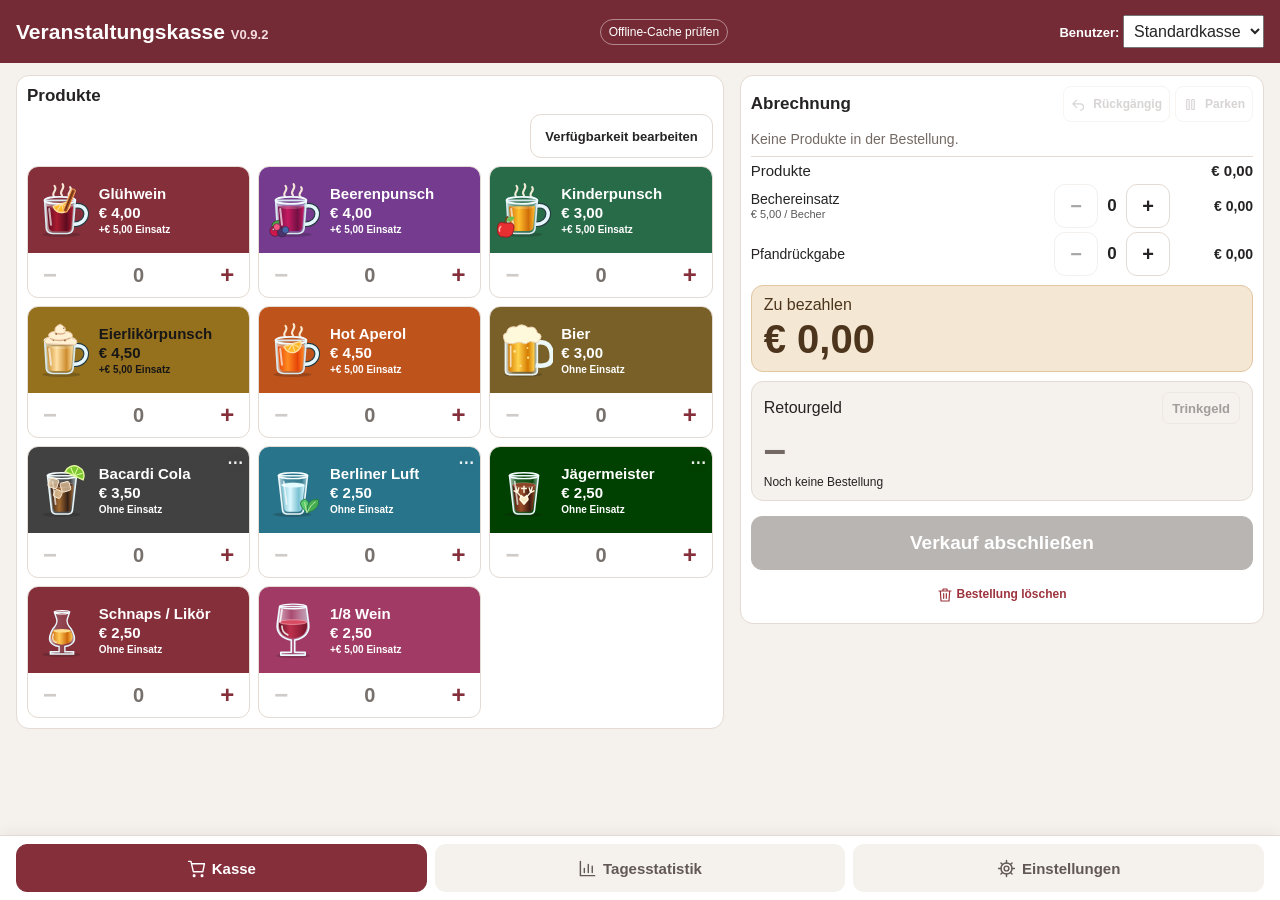
==== commit 82dd82b8: "Veranstaltungskasse V0.9.2: Statistik auf dem Handy zweispaltig" ====
--- a/Veranstaltungskasse/index.html
+++ b/Veranstaltungskasse/index.html
@@ -316,7 +316,7 @@
 @media(max-height:500px){#numberOverlay .number-modal{padding:9px}.number-keys button{height:37px;min-height:37px;font-size:20px}#numberValue{min-height:44px;font-size:25px;padding:6px}.number-tools button{min-height:38px}#numberContext{margin:2px 0}}
 
 
-/* V0.9.1 – Pfand direkt in der Abrechnung */
+/* V0.9.2 – Pfand direkt in der Abrechnung */
 #paymentPane .deposit-line{display:-webkit-flex;display:flex;-webkit-align-items:center;align-items:center;-webkit-justify-content:space-between;justify-content:space-between;gap:0;margin:4px 0;min-width:0}
 #paymentPane .deposit-line.hidden{display:none!important}
 #paymentPane .deposit-line-label{-webkit-flex:1 1 0%;flex:1 1 0%;min-width:0;margin-right:5px;font-size:14px;line-height:1.2;overflow-wrap:break-word}
@@ -326,8 +326,8 @@
 #paymentPane .deposit-stepper .num{min-width:28px;text-align:center;font-size:17px;padding:0 2px}
 #paymentPane .deposit-amount{min-width:75px;text-align:right;margin-left:8px;white-space:nowrap;font-variant-numeric:tabular-nums;font-size:14px}
 @media(max-width:360px){#paymentPane .deposit-line-label,#paymentPane .deposit-amount{font-size:12px}#paymentPane .deposit-amount{min-width:58px;margin-left:4px}#paymentPane .deposit-stepper .num{min-width:24px}}
-</style><link rel="stylesheet" href="./tiles-v032.css"></head><body data-variant="modern"><header><h1>Veranstaltungskasse <small>V0.9.1</small></h1><span class="pill" id="offline">Offline-Status</span></header><div id="testBanner" class="hidden">TESTMODUS – keine echten Buchungen<button id="stopTest" type="button">Testmodus beenden</button></div><main>
+</style><link rel="stylesheet" href="./tiles-v032.css"></head><body data-variant="modern"><header><h1>Veranstaltungskasse <small>V0.9.2</small></h1><span class="pill" id="offline">Offline-Status</span></header><div id="testBanner" class="hidden">TESTMODUS – keine echten Buchungen<button id="stopTest" type="button">Testmodus beenden</button></div><main>
 <section id="sale" class="layout"><div id="orderPane"><div class="panel"><h2 class="drinks-heading">Produkte <span id="drinkFeedback" aria-live="polite"></span><span id="itemCount" class="item-count"></span></h2><div id="drinks" class="drinks"></div></div></div>
 <div id="paymentPane"><div class="panel"><button id="backToOrder" class="back-link">‹ Zur Bestellung</button><div class="payment-heading"><h2>Abrechnung</h2><div class="heading-tools"><button id="undoLast" type="button" class="undo-small" aria-label="Letzten Verkauf rückgängig machen" title="Letzten Verkauf rückgängig machen" disabled><svg class="ui-icon" width="16" height="16" viewBox="0 0 24 24" fill="none" stroke="currentColor" stroke-width="1.8" stroke-linecap="round" stroke-linejoin="round" aria-hidden="true" focusable="false"><path d="M9 5 3 11l6 6M3 11h12a5 5 0 0 1 0 10"/></svg><span>Rückgängig</span></button><button id="parkOrder" type="button" class="mini-tool" title="Bestellung parken" aria-label="Bestellung parken"><svg class="ui-icon" width="16" height="16" viewBox="0 0 24 24" fill="none" stroke="currentColor" stroke-width="1.8" stroke-linecap="round" stroke-linejoin="round" aria-hidden="true" focusable="false"><rect x="6" y="4" width="4" height="16" rx="1"/><rect x="14" y="4" width="4" height="16" rx="1"/></svg><span>Parken</span></button></div></div><div id="basketDetails" aria-label="Aktuelle Bestellung"></div><div class="sum"><span>Produkte</span><b id="drinkSum"></b></div><div class="sum deposit-line"><span class="deposit-line-label">Bechereinsatz <small id="depositLabel"></small></span><div class="deposit-stepper"><button type="button" class="step" id="outMinus" aria-label="Ausgegebene Becher minus">−</button><span class="num" id="out"></span><button type="button" class="step" id="outPlus" aria-label="Ausgegebene Becher plus">+</button></div><b id="outSum" class="deposit-amount"></b></div><div class="sum deposit-line"><span class="deposit-line-label">Pfandrückgabe</span><div class="deposit-stepper"><button type="button" class="step" id="backMinus" aria-label="Retournierte Becher minus">−</button><span class="num" id="back"></span><button type="button" class="step" id="backPlus" aria-label="Retournierte Becher plus">+</button></div><b id="backSum" class="deposit-amount"></b></div><div class="sum hidden" id="tipRow"><span>Trinkgeld</span><b id="tipSum"></b><button type="button" id="tipClear" class="basket-minus" aria-label="Trinkgeld entfernen" title="Trinkgeld entfernen">×</button></div><div class="total"><span id="totalLabel">Zu bezahlen</span><strong id="total"></strong></div><div id="cashArea"><label for="cashOpen">Geld erhalten (€)<span id="cashFeedback" aria-live="polite"></span></label><input id="cash" type="hidden"><button type="button" id="cashOpen" aria-label="Erhaltenes Geld eingeben" aria-haspopup="dialog"><span id="cashDisplay">0,00</span><svg width="21" height="21" viewBox="0 0 24 24" fill="none" stroke="currentColor" stroke-width="1.8" stroke-linecap="round" stroke-linejoin="round" aria-hidden="true"><rect x="4" y="2" width="16" height="20" rx="2"/><path d="M8 6h8M8 11h1m6 0h1M8 15h1m6 0h1M8 19h1m6 0h1"/></svg></button><div class="cashkeys" id="cashkeys"></div><div class="cash-extra"><button class="wide" id="clearCash">Geld löschen</button><button class="wide" id="exact">Passend bezahlt</button></div></div><div class="change" id="changeBox"><div class="tip-heading"><span id="changeLabel">Retourgeld</span><button type="button" id="tipToggle" class="tip-toggle" aria-expanded="false" aria-controls="tipPanel">Trinkgeld</button></div><strong id="change">–</strong><small id="paymentState" aria-live="polite"></small><div id="tipPanel" class="hidden"><div id="tipQuick" class="tip-quick"></div><p id="tipHelp"></p><button type="button" id="tipCustom" class="wide" aria-haspopup="dialog">Individuellen Gesamtbetrag eingeben</button><button type="button" id="tipKeep" class="wide">Stimmt so – kein Retourgeld</button></div></div><button class="primary wide" id="finish">Verkauf abschließen</button><button class="wide" id="discard"><svg class="ui-icon" width="16" height="16" viewBox="0 0 24 24" fill="none" stroke="currentColor" stroke-width="1.8" stroke-linecap="round" stroke-linejoin="round" aria-hidden="true" focusable="false"><path d="M3 6h18M9 6V3h6v3M5 6l1 15h12l1-15M10 10v7m4-7v7"/></svg> Bestellung löschen</button><div id="status" class="status" role="status"></div></div><div id="parkPanel" class="panel hidden"><h2>Geparkte Bestellungen (<span id="parkCount">0</span>)</h2><p id="parkInfo" class="muted"></p><div id="parkEntries"></div></div></div><div id="checkoutBar"><div><small id="checkoutLabel">Zu bezahlen</small><strong id="checkoutTotal">0,00 €</strong></div></div></section>
 <section id="stats" class="hidden"><div class="panel"><h2>Tagesstatistik</h2><label for="date">Verkaufstag</label><input type="date" id="date"><div id="metrics" class="metrics" style="margin-top:14px"></div><h3>Verkaufte Produkte</h3><div id="sales"></div><h3 style="margin-top:16px">Topseller</h3><label for="rankBy">Sortieren nach</label><select id="rankBy"><option value="qty">Verkaufte Stückzahl</option><option value="revenue">Produktumsatz</option></select><div id="ranking"></div><div id="cupStats" style="margin:14px 0"></div><div class="export"><button id="exportSummary" class="primary">Produktliste als CSV</button><button id="exportAll">Einzelne Vorgänge als CSV</button></div><p class="muted">CSV-Dateien sind mit Excel kompatibel (Semikolon, UTF-8). Bitte regelmäßig exportieren; lokale Browserdaten können gelöscht werden.</p><button id="deleteDay" type="button" class="wide" style="color:#a52626;border-color:#cfa6a6">Tagesstatistik löschen</button><div id="deleteConfirm" class="hidden"><p id="deleteQuestion"></p><button id="deleteYes" class="wide" style="background:#a52626;color:white">Endgültig löschen</button><button id="deleteNo" class="wide">Abbrechen</button></div><div id="csvFallbackBox" class="hidden"><p>CSV zum Kopieren (älterer Browser)</p><textarea id="csvFallback" readonly style="width:100%;height:180px"></textarea></div><p id="deleteDayStatus" class="status" role="status" aria-live="polite"></p></div></section>
-<section id="settings" class="hidden"><div class="panel"><h2>Einstellungen</h2><div class="setting-category"><button type="button" id="cat-products" class="category-toggle" aria-expanded="false" aria-controls="body-products"><svg class="ui-icon" width="21" height="21" viewBox="0 0 24 24" fill="none" stroke="currentColor" stroke-width="1.8" stroke-linecap="round" stroke-linejoin="round" aria-hidden="true" focusable="false"><path d="M4 8h13v9a4 4 0 0 1-4 4H8a4 4 0 0 1-4-4Zm13 1h2a3 3 0 0 1 0 6h-2M7 3v2m4-2v2m4-2v2"/></svg><span class="category-text"><b>Produktdatenbank</b><small>Produkte, Farben, Aktionen, Pfand</small></span><span class="category-arrow" aria-hidden="true">▾</span></button><div id="body-products" class="category-body hidden"><p class="muted">Mit „In Kasse anzeigen“ Produkte aktivieren oder ausblenden. Ausgeblendete Produkte bleiben in der Datenbank. Änderungen gelten für neue Bestellungen; bereits abgeschlossene Verkäufe bleiben unverändert.</p><div class="settings-head"><span>Produkt</span><span>Preis (€)</span><span>Bechereinsatz</span><span></span></div><p class="muted">Mit ↑ / ↓ die Reihenfolge ändern. Unter ⋯ findest du Farben, Aktionen und Ausverkauft.</p><div id="settingsRows"></div><button id="addProduct" class="wide add-product">+ Produkt hinzufügen</button><label for="deposit">Bechereinsatz (€)</label><input id="deposit" inputmode="decimal" style="max-width:160px"><button id="saveSettings" class="primary wide">Produktdatenbank speichern</button><p id="settingsStatus" class="status" role="status"></p></div></div><div class="setting-category"><button type="button" id="cat-device" class="category-toggle" aria-expanded="false" aria-controls="body-device"><svg class="ui-icon" width="21" height="21" viewBox="0 0 24 24" fill="none" stroke="currentColor" stroke-width="1.8" stroke-linecap="round" stroke-linejoin="round" aria-hidden="true" focusable="false"><rect x="2" y="3" width="20" height="14" rx="2"/><path d="M12 17v4m-5 0h10"/></svg><span class="category-text"><b>Geräteeinstellungen</b><small>Gerätename, Nachtmodus, Bildschirm</small></span><span class="category-arrow" aria-hidden="true">▾</span></button><div id="body-device" class="category-body hidden"><label for="device">Gerätename</label><input id="device" maxlength="40" placeholder="Kasse 1" style="font-size:17px"><label class="pref-check"><input type="checkbox" id="nightPref">Nachtmodus</label><label class="pref-check"><input type="checkbox" id="productImagesPref" checked>Produktbilder anzeigen</label><label class="pref-check"><input type="checkbox" id="wakePref">Bildschirm eingeschaltet halten</label><p class="muted" id="wakeStatus"></p><button id="savePrefs" class="wide primary">Geräteeinstellungen speichern</button><p id="prefsStatus" class="status"></p></div></div><div class="setting-category"><button type="button" id="cat-payment" class="category-toggle" aria-expanded="false" aria-controls="body-payment"><svg class="ui-icon" width="21" height="21" viewBox="0 0 24 24" fill="none" stroke="currentColor" stroke-width="1.8" stroke-linecap="round" stroke-linejoin="round" aria-hidden="true" focusable="false"><rect x="2" y="5" width="20" height="14" rx="2"/><circle cx="12" cy="12" r="3"/><path d="M5 12h1m12 0h1"/></svg><span class="category-text"><b>Zahlungseinstellungen</b><small>Geldscheintasten, additive Eingabe</small></span><span class="category-arrow" aria-hidden="true">▾</span></button><div id="body-payment" class="category-body hidden"><label class="pref-check"><input type="checkbox" id="cashAddPref">Geldscheintasten addieren</label><label for="cashNotesPref">Geldscheintasten (€; mit Semikolon trennen)</label><input id="cashNotesPref" style="font-size:16px"><button id="savePayment" class="wide primary">Zahlungseinstellungen speichern</button><p id="paymentPrefsStatus" class="status"></p></div></div><div class="setting-category"><button type="button" id="cat-security" class="category-toggle" aria-expanded="false" aria-controls="body-security"><svg class="ui-icon" width="21" height="21" viewBox="0 0 24 24" fill="none" stroke="currentColor" stroke-width="1.8" stroke-linecap="round" stroke-linejoin="round" aria-hidden="true" focusable="false"><path d="M12 2l9 4v6c0 5-5 8-9 10-4-2-9-5-9-10V6zM8 12l3 3 5-6"/></svg><span class="category-text"><b>Sicherheit</b><small>Admin-PIN</small></span><span class="category-arrow" aria-hidden="true">▾</span></button><div id="body-security" class="category-body hidden"><p class="muted">Lokaler Schutz vor versehentlichen Änderungen, keine manipulationssichere Zugriffskontrolle.</p><label for="newPin">Neue vierstellige PIN</label><input type="password" id="newPin" maxlength="4" inputmode="numeric" autocomplete="off"><label for="repeatPin">PIN wiederholen</label><input type="password" id="repeatPin" maxlength="4" inputmode="numeric" autocomplete="off"><button id="savePin" class="wide">PIN speichern</button><button id="removePin" class="wide">PIN deaktivieren</button><p id="pinSettingsStatus" class="status"></p></div></div><div class="setting-category"><button type="button" id="cat-recent" class="category-toggle" aria-expanded="false" aria-controls="body-recent"><svg class="ui-icon" width="21" height="21" viewBox="0 0 24 24" fill="none" stroke="currentColor" stroke-width="1.8" stroke-linecap="round" stroke-linejoin="round" aria-hidden="true" focusable="false"><path d="M3 12a9 9 0 1 1 3 7M3 4v8h8m1-5v5l4 2"/></svg><span class="category-text"><b>Letzte Verkäufe</b><small>Die letzten 10 Vorgänge</small></span><span class="category-arrow" aria-hidden="true">▾</span></button><div id="body-recent" class="category-body hidden"><div id="recentSales"></div></div></div><div class="setting-category"><button type="button" id="cat-template" class="category-toggle" aria-expanded="false" aria-controls="body-template"><svg class="ui-icon" width="21" height="21" viewBox="0 0 24 24" fill="none" stroke="currentColor" stroke-width="1.8" stroke-linecap="round" stroke-linejoin="round" aria-hidden="true" focusable="false"><path d="M7 18a5 5 0 0 1-1-10 7 7 0 0 1 13 2 4 4 0 0 1 0 8H7z"/></svg><span class="category-text"><b>Globale Vorlage</b><small>Speichern, laden, Token</small></span><span class="category-arrow" aria-hidden="true">▾</span></button><div id="body-template" class="category-body hidden"><p id="templateStatus" class="muted" role="status"></p><button id="publishTemplate" type="button" class="primary wide">Als Vorlage speichern</button><button id="reloadTemplate" class="wide" type="button">Vorlage laden</button><div id="publishPanel" class="hidden"><label for="templateToken">GitHub-Zugriffstoken</label><input id="templateToken" type="password" autocomplete="off" autocapitalize="off" spellcheck="false" style="font-size:16px"><label for="rememberToken" style="display:flex;align-items:center;margin:10px 0"><input id="rememberToken" type="checkbox" style="width:22px;height:22px;min-height:0;flex:none;margin:0 9px 0 0">Token auf diesem Gerät merken</label><button id="confirmPublish" type="button" class="primary wide">Vorlage veröffentlichen</button><button id="cancelPublish" type="button" class="wide">Abbrechen</button><p class="muted">Nur bei aktivierter Option wird der Token unverschlüsselt im lokalen Browserspeicher abgelegt. Nur auf einem vertrauenswürdigen Gerät verwenden. Der Token wird niemals in die Vorlagendatei geschrieben. Nur Produktliste, Preise, Farben, Reihenfolge, Aktionen und Bechereinsatz werden öffentlich in GitHub gespeichert.</p></div><button id="forgetToken" type="button" class="wide hidden">Gespeicherten Token entfernen</button><p id="tokenStatus" class="muted" role="status"></p><p class="muted">Vorlagen werden ausschließlich manuell gespeichert und geladen. Gerätename und Verkäufe bleiben lokal.</p></div></div><div class="setting-category"><button type="button" id="cat-backup" class="category-toggle" aria-expanded="false" aria-controls="body-backup"><svg class="ui-icon" width="21" height="21" viewBox="0 0 24 24" fill="none" stroke="currentColor" stroke-width="1.8" stroke-linecap="round" stroke-linejoin="round" aria-hidden="true" focusable="false"><ellipse cx="12" cy="5" rx="9" ry="3"/><path d="M3 5v14c0 4 18 4 18 0V5M3 12c0 4 18 4 18 0"/></svg><span class="category-text"><b>Datensicherung</b><small>Sicherung und Wiederherstellung</small></span><span class="category-arrow" aria-hidden="true">▾</span></button><div id="body-backup" class="category-body hidden"><button id="backupCreate" class="wide">Datensicherung erstellen</button><button id="backupOpen" class="wide">Datensicherung wiederherstellen</button><div id="backupBox" class="hidden"><label for="backupFile">JSON-Datei auswählen (optional)</label><input id="backupFile" type="file" accept=".json,application/json"><label for="backupText">JSON-Sicherung zum Kopieren oder Einfügen</label><textarea id="backupText" style="width:100%;height:150px;font-size:14px"></textarea><button id="backupRestore" class="primary wide">Wiederherstellen (ersetzt lokale Daten)</button></div><p id="backupStatus" class="status"></p><p class="muted">Sicherung enthält Einstellungen und Verkäufe, aber keinen GitHub-Token. Bitte außerhalb des Geräts aufbewahren.</p></div></div><div class="setting-category"><button type="button" id="cat-test" class="category-toggle" aria-expanded="false" aria-controls="body-test"><svg class="ui-icon" width="21" height="21" viewBox="0 0 24 24" fill="none" stroke="currentColor" stroke-width="1.8" stroke-linecap="round" stroke-linejoin="round" aria-hidden="true" focusable="false"><path d="M9 3h6m-5 0v7L4 20h16l-6-10V3M7 15h10"/></svg><span class="category-text"><b>Testmodus</b><small>Üben ohne echte Buchungen</small></span><span class="category-arrow" aria-hidden="true">▾</span></button><div id="body-test" class="category-body hidden"><p class="muted">Testbestellungen werden nicht in der echten Statistik gespeichert.</p><button id="startTest" class="wide">Testmodus starten</button><p id="testStatus" class="status"></p></div></div><p class="muted">Diese App ist ein Bestell- und Abrechnungsrechner, keine Registrierkasse. Die Daten liegen ausschließlich lokal auf diesem Gerät bzw. in diesem Browserprofil.</p></div></section></main><div id="numberOverlay" class="action-overlay hidden" role="dialog" aria-modal="true" aria-labelledby="numberTitle"><div class="action-modal number-modal"><h2 id="numberTitle"></h2><p id="numberContext" class="muted"></p><div id="numberValue" role="status" aria-live="polite">0,00 €</div><div id="numberKeys" class="number-keys"></div><p id="numberPreview" class="number-preview" aria-live="polite"></p><p id="numberError" class="error status"></p><div class="number-tools"><button type="button" id="numberClear">Löschen</button><button type="button" id="numberCancel">Abbrechen</button><button type="button" id="numberOK" class="primary">Übernehmen</button></div></div></div><div id="saleSuccess" class="hidden" role="status" aria-live="polite"><div class="success-top"><svg class="ui-icon" width="22" height="22" viewBox="0 0 24 24" fill="none" stroke="currentColor" stroke-width="1.8" stroke-linecap="round" stroke-linejoin="round" aria-hidden="true" focusable="false"><path d="m5 12 4 4L19 6"/></svg><span id="successTitle"></span></div><small id="successLabel"></small><strong id="successAmount"></strong><small>Bereit für die nächste Bestellung</small></div><div id="pinOverlay" class="action-overlay hidden"><div class="action-modal" role="dialog" aria-modal="true"><h2>Admin-PIN</h2><input id="pinInput" type="password" maxlength="4" inputmode="numeric" autocomplete="off"><p id="pinError" class="error"></p><button id="pinOK" class="wide primary">Entsperren</button><button id="pinCancel" class="wide">Abbrechen</button></div></div><div id="actionOverlay" class="action-overlay hidden"><div class="action-modal" role="dialog" aria-modal="true" aria-labelledby="actionTitle"><h2 id="actionTitle"></h2><p class="muted">Angebot auswählen</p><div id="actionChoices"></div><button id="actionClose" class="wide">Abbrechen</button></div></div><nav><button data-tab="sale" class="active"><svg class="ui-icon" width="21" height="21" viewBox="0 0 24 24" fill="none" stroke="currentColor" stroke-width="1.8" stroke-linecap="round" stroke-linejoin="round" aria-hidden="true" focusable="false"><circle cx="9" cy="21" r="1"/><circle cx="19" cy="21" r="1"/><path d="M2 3h3l3 13h12l2-10H6"/></svg><span>Kasse</span></button><button data-tab="stats"><svg class="ui-icon" width="21" height="21" viewBox="0 0 24 24" fill="none" stroke="currentColor" stroke-width="1.8" stroke-linecap="round" stroke-linejoin="round" aria-hidden="true" focusable="false"><path d="M3 3v18h18M8 17v-5m5 5V7m5 10v-8"/></svg><span>Tagesstatistik</span></button><button data-tab="settings"><svg class="ui-icon" width="21" height="21" viewBox="0 0 24 24" fill="none" stroke="currentColor" stroke-width="1.8" stroke-linecap="round" stroke-linejoin="round" aria-hidden="true" focusable="false"><circle cx="12" cy="12" r="3"/><path d="M12 2v3m0 14v3M2 12h3m14 0h3M5 5l2 2m10 10 2 2M5 19l2-2M17 7l2-2"/><circle cx="12" cy="12" r="7"/></svg><span>Einstellungen</span></button></nav><script src="./core-v091.js"></script></body></html>+<section id="settings" class="hidden"><div class="panel"><h2>Einstellungen</h2><div class="setting-category"><button type="button" id="cat-products" class="category-toggle" aria-expanded="false" aria-controls="body-products"><svg class="ui-icon" width="21" height="21" viewBox="0 0 24 24" fill="none" stroke="currentColor" stroke-width="1.8" stroke-linecap="round" stroke-linejoin="round" aria-hidden="true" focusable="false"><path d="M4 8h13v9a4 4 0 0 1-4 4H8a4 4 0 0 1-4-4Zm13 1h2a3 3 0 0 1 0 6h-2M7 3v2m4-2v2m4-2v2"/></svg><span class="category-text"><b>Produktdatenbank</b><small>Produkte, Farben, Aktionen, Pfand</small></span><span class="category-arrow" aria-hidden="true">▾</span></button><div id="body-products" class="category-body hidden"><p class="muted">Mit „In Kasse anzeigen“ Produkte aktivieren oder ausblenden. Ausgeblendete Produkte bleiben in der Datenbank. Änderungen gelten für neue Bestellungen; bereits abgeschlossene Verkäufe bleiben unverändert.</p><div class="settings-head"><span>Produkt</span><span>Preis (€)</span><span>Bechereinsatz</span><span></span></div><p class="muted">Mit ↑ / ↓ die Reihenfolge ändern. Unter ⋯ findest du Farben, Aktionen und Ausverkauft.</p><div id="settingsRows"></div><button id="addProduct" class="wide add-product">+ Produkt hinzufügen</button><label for="deposit">Bechereinsatz (€)</label><input id="deposit" inputmode="decimal" style="max-width:160px"><button id="saveSettings" class="primary wide">Produktdatenbank speichern</button><p id="settingsStatus" class="status" role="status"></p></div></div><div class="setting-category"><button type="button" id="cat-device" class="category-toggle" aria-expanded="false" aria-controls="body-device"><svg class="ui-icon" width="21" height="21" viewBox="0 0 24 24" fill="none" stroke="currentColor" stroke-width="1.8" stroke-linecap="round" stroke-linejoin="round" aria-hidden="true" focusable="false"><rect x="2" y="3" width="20" height="14" rx="2"/><path d="M12 17v4m-5 0h10"/></svg><span class="category-text"><b>Geräteeinstellungen</b><small>Gerätename, Nachtmodus, Bildschirm</small></span><span class="category-arrow" aria-hidden="true">▾</span></button><div id="body-device" class="category-body hidden"><label for="device">Gerätename</label><input id="device" maxlength="40" placeholder="Kasse 1" style="font-size:17px"><label class="pref-check"><input type="checkbox" id="nightPref">Nachtmodus</label><label class="pref-check"><input type="checkbox" id="productImagesPref" checked>Produktbilder anzeigen</label><label class="pref-check"><input type="checkbox" id="wakePref">Bildschirm eingeschaltet halten</label><p class="muted" id="wakeStatus"></p><button id="savePrefs" class="wide primary">Geräteeinstellungen speichern</button><p id="prefsStatus" class="status"></p></div></div><div class="setting-category"><button type="button" id="cat-payment" class="category-toggle" aria-expanded="false" aria-controls="body-payment"><svg class="ui-icon" width="21" height="21" viewBox="0 0 24 24" fill="none" stroke="currentColor" stroke-width="1.8" stroke-linecap="round" stroke-linejoin="round" aria-hidden="true" focusable="false"><rect x="2" y="5" width="20" height="14" rx="2"/><circle cx="12" cy="12" r="3"/><path d="M5 12h1m12 0h1"/></svg><span class="category-text"><b>Zahlungseinstellungen</b><small>Geldscheintasten, additive Eingabe</small></span><span class="category-arrow" aria-hidden="true">▾</span></button><div id="body-payment" class="category-body hidden"><label class="pref-check"><input type="checkbox" id="cashAddPref">Geldscheintasten addieren</label><label for="cashNotesPref">Geldscheintasten (€; mit Semikolon trennen)</label><input id="cashNotesPref" style="font-size:16px"><button id="savePayment" class="wide primary">Zahlungseinstellungen speichern</button><p id="paymentPrefsStatus" class="status"></p></div></div><div class="setting-category"><button type="button" id="cat-security" class="category-toggle" aria-expanded="false" aria-controls="body-security"><svg class="ui-icon" width="21" height="21" viewBox="0 0 24 24" fill="none" stroke="currentColor" stroke-width="1.8" stroke-linecap="round" stroke-linejoin="round" aria-hidden="true" focusable="false"><path d="M12 2l9 4v6c0 5-5 8-9 10-4-2-9-5-9-10V6zM8 12l3 3 5-6"/></svg><span class="category-text"><b>Sicherheit</b><small>Admin-PIN</small></span><span class="category-arrow" aria-hidden="true">▾</span></button><div id="body-security" class="category-body hidden"><p class="muted">Lokaler Schutz vor versehentlichen Änderungen, keine manipulationssichere Zugriffskontrolle.</p><label for="newPin">Neue vierstellige PIN</label><input type="password" id="newPin" maxlength="4" inputmode="numeric" autocomplete="off"><label for="repeatPin">PIN wiederholen</label><input type="password" id="repeatPin" maxlength="4" inputmode="numeric" autocomplete="off"><button id="savePin" class="wide">PIN speichern</button><button id="removePin" class="wide">PIN deaktivieren</button><p id="pinSettingsStatus" class="status"></p></div></div><div class="setting-category"><button type="button" id="cat-recent" class="category-toggle" aria-expanded="false" aria-controls="body-recent"><svg class="ui-icon" width="21" height="21" viewBox="0 0 24 24" fill="none" stroke="currentColor" stroke-width="1.8" stroke-linecap="round" stroke-linejoin="round" aria-hidden="true" focusable="false"><path d="M3 12a9 9 0 1 1 3 7M3 4v8h8m1-5v5l4 2"/></svg><span class="category-text"><b>Letzte Verkäufe</b><small>Die letzten 10 Vorgänge</small></span><span class="category-arrow" aria-hidden="true">▾</span></button><div id="body-recent" class="category-body hidden"><div id="recentSales"></div></div></div><div class="setting-category"><button type="button" id="cat-template" class="category-toggle" aria-expanded="false" aria-controls="body-template"><svg class="ui-icon" width="21" height="21" viewBox="0 0 24 24" fill="none" stroke="currentColor" stroke-width="1.8" stroke-linecap="round" stroke-linejoin="round" aria-hidden="true" focusable="false"><path d="M7 18a5 5 0 0 1-1-10 7 7 0 0 1 13 2 4 4 0 0 1 0 8H7z"/></svg><span class="category-text"><b>Globale Vorlage</b><small>Speichern, laden, Token</small></span><span class="category-arrow" aria-hidden="true">▾</span></button><div id="body-template" class="category-body hidden"><p id="templateStatus" class="muted" role="status"></p><button id="publishTemplate" type="button" class="primary wide">Als Vorlage speichern</button><button id="reloadTemplate" class="wide" type="button">Vorlage laden</button><div id="publishPanel" class="hidden"><label for="templateToken">GitHub-Zugriffstoken</label><input id="templateToken" type="password" autocomplete="off" autocapitalize="off" spellcheck="false" style="font-size:16px"><label for="rememberToken" style="display:flex;align-items:center;margin:10px 0"><input id="rememberToken" type="checkbox" style="width:22px;height:22px;min-height:0;flex:none;margin:0 9px 0 0">Token auf diesem Gerät merken</label><button id="confirmPublish" type="button" class="primary wide">Vorlage veröffentlichen</button><button id="cancelPublish" type="button" class="wide">Abbrechen</button><p class="muted">Nur bei aktivierter Option wird der Token unverschlüsselt im lokalen Browserspeicher abgelegt. Nur auf einem vertrauenswürdigen Gerät verwenden. Der Token wird niemals in die Vorlagendatei geschrieben. Nur Produktliste, Preise, Farben, Reihenfolge, Aktionen und Bechereinsatz werden öffentlich in GitHub gespeichert.</p></div><button id="forgetToken" type="button" class="wide hidden">Gespeicherten Token entfernen</button><p id="tokenStatus" class="muted" role="status"></p><p class="muted">Vorlagen werden ausschließlich manuell gespeichert und geladen. Gerätename und Verkäufe bleiben lokal.</p></div></div><div class="setting-category"><button type="button" id="cat-backup" class="category-toggle" aria-expanded="false" aria-controls="body-backup"><svg class="ui-icon" width="21" height="21" viewBox="0 0 24 24" fill="none" stroke="currentColor" stroke-width="1.8" stroke-linecap="round" stroke-linejoin="round" aria-hidden="true" focusable="false"><ellipse cx="12" cy="5" rx="9" ry="3"/><path d="M3 5v14c0 4 18 4 18 0V5M3 12c0 4 18 4 18 0"/></svg><span class="category-text"><b>Datensicherung</b><small>Sicherung und Wiederherstellung</small></span><span class="category-arrow" aria-hidden="true">▾</span></button><div id="body-backup" class="category-body hidden"><button id="backupCreate" class="wide">Datensicherung erstellen</button><button id="backupOpen" class="wide">Datensicherung wiederherstellen</button><div id="backupBox" class="hidden"><label for="backupFile">JSON-Datei auswählen (optional)</label><input id="backupFile" type="file" accept=".json,application/json"><label for="backupText">JSON-Sicherung zum Kopieren oder Einfügen</label><textarea id="backupText" style="width:100%;height:150px;font-size:14px"></textarea><button id="backupRestore" class="primary wide">Wiederherstellen (ersetzt lokale Daten)</button></div><p id="backupStatus" class="status"></p><p class="muted">Sicherung enthält Einstellungen und Verkäufe, aber keinen GitHub-Token. Bitte außerhalb des Geräts aufbewahren.</p></div></div><div class="setting-category"><button type="button" id="cat-test" class="category-toggle" aria-expanded="false" aria-controls="body-test"><svg class="ui-icon" width="21" height="21" viewBox="0 0 24 24" fill="none" stroke="currentColor" stroke-width="1.8" stroke-linecap="round" stroke-linejoin="round" aria-hidden="true" focusable="false"><path d="M9 3h6m-5 0v7L4 20h16l-6-10V3M7 15h10"/></svg><span class="category-text"><b>Testmodus</b><small>Üben ohne echte Buchungen</small></span><span class="category-arrow" aria-hidden="true">▾</span></button><div id="body-test" class="category-body hidden"><p class="muted">Testbestellungen werden nicht in der echten Statistik gespeichert.</p><button id="startTest" class="wide">Testmodus starten</button><p id="testStatus" class="status"></p></div></div><p class="muted">Diese App ist ein Bestell- und Abrechnungsrechner, keine Registrierkasse. Die Daten liegen ausschließlich lokal auf diesem Gerät bzw. in diesem Browserprofil.</p></div></section></main><div id="numberOverlay" class="action-overlay hidden" role="dialog" aria-modal="true" aria-labelledby="numberTitle"><div class="action-modal number-modal"><h2 id="numberTitle"></h2><p id="numberContext" class="muted"></p><div id="numberValue" role="status" aria-live="polite">0,00 €</div><div id="numberKeys" class="number-keys"></div><p id="numberPreview" class="number-preview" aria-live="polite"></p><p id="numberError" class="error status"></p><div class="number-tools"><button type="button" id="numberClear">Löschen</button><button type="button" id="numberCancel">Abbrechen</button><button type="button" id="numberOK" class="primary">Übernehmen</button></div></div></div><div id="saleSuccess" class="hidden" role="status" aria-live="polite"><div class="success-top"><svg class="ui-icon" width="22" height="22" viewBox="0 0 24 24" fill="none" stroke="currentColor" stroke-width="1.8" stroke-linecap="round" stroke-linejoin="round" aria-hidden="true" focusable="false"><path d="m5 12 4 4L19 6"/></svg><span id="successTitle"></span></div><small id="successLabel"></small><strong id="successAmount"></strong><small>Bereit für die nächste Bestellung</small></div><div id="pinOverlay" class="action-overlay hidden"><div class="action-modal" role="dialog" aria-modal="true"><h2>Admin-PIN</h2><input id="pinInput" type="password" maxlength="4" inputmode="numeric" autocomplete="off"><p id="pinError" class="error"></p><button id="pinOK" class="wide primary">Entsperren</button><button id="pinCancel" class="wide">Abbrechen</button></div></div><div id="actionOverlay" class="action-overlay hidden"><div class="action-modal" role="dialog" aria-modal="true" aria-labelledby="actionTitle"><h2 id="actionTitle"></h2><p class="muted">Angebot auswählen</p><div id="actionChoices"></div><button id="actionClose" class="wide">Abbrechen</button></div></div><nav><button data-tab="sale" class="active"><svg class="ui-icon" width="21" height="21" viewBox="0 0 24 24" fill="none" stroke="currentColor" stroke-width="1.8" stroke-linecap="round" stroke-linejoin="round" aria-hidden="true" focusable="false"><circle cx="9" cy="21" r="1"/><circle cx="19" cy="21" r="1"/><path d="M2 3h3l3 13h12l2-10H6"/></svg><span>Kasse</span></button><button data-tab="stats"><svg class="ui-icon" width="21" height="21" viewBox="0 0 24 24" fill="none" stroke="currentColor" stroke-width="1.8" stroke-linecap="round" stroke-linejoin="round" aria-hidden="true" focusable="false"><path d="M3 3v18h18M8 17v-5m5 5V7m5 10v-8"/></svg><span>Tagesstatistik</span></button><button data-tab="settings"><svg class="ui-icon" width="21" height="21" viewBox="0 0 24 24" fill="none" stroke="currentColor" stroke-width="1.8" stroke-linecap="round" stroke-linejoin="round" aria-hidden="true" focusable="false"><circle cx="12" cy="12" r="3"/><path d="M12 2v3m0 14v3M2 12h3m14 0h3M5 5l2 2m10 10 2 2M5 19l2-2M17 7l2-2"/><circle cx="12" cy="12" r="7"/></svg><span>Einstellungen</span></button></nav><script src="./core-v092.js"></script></body></html>
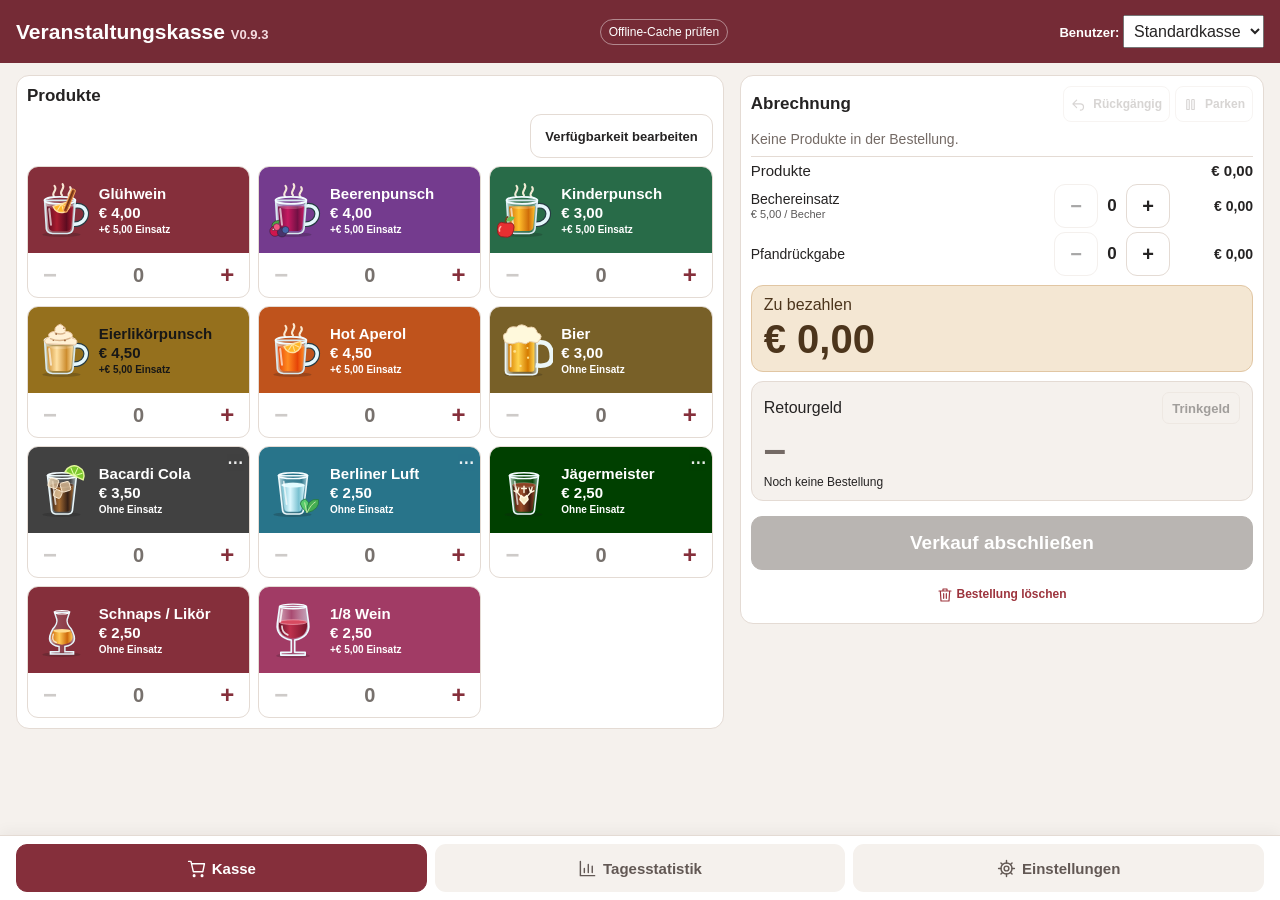
==== commit ff2312b0: "Veranstaltungskasse V0.9.3: optionale private globale Statistik mit unveränderlichen Tagesständen" ====
--- a/Veranstaltungskasse/index.html
+++ b/Veranstaltungskasse/index.html
@@ -316,7 +316,7 @@
 @media(max-height:500px){#numberOverlay .number-modal{padding:9px}.number-keys button{height:37px;min-height:37px;font-size:20px}#numberValue{min-height:44px;font-size:25px;padding:6px}.number-tools button{min-height:38px}#numberContext{margin:2px 0}}
 
 
-/* V0.9.2 – Pfand direkt in der Abrechnung */
+/* V0.9.3 – Pfand direkt in der Abrechnung */
 #paymentPane .deposit-line{display:-webkit-flex;display:flex;-webkit-align-items:center;align-items:center;-webkit-justify-content:space-between;justify-content:space-between;gap:0;margin:4px 0;min-width:0}
 #paymentPane .deposit-line.hidden{display:none!important}
 #paymentPane .deposit-line-label{-webkit-flex:1 1 0%;flex:1 1 0%;min-width:0;margin-right:5px;font-size:14px;line-height:1.2;overflow-wrap:break-word}
@@ -326,8 +326,8 @@
 #paymentPane .deposit-stepper .num{min-width:28px;text-align:center;font-size:17px;padding:0 2px}
 #paymentPane .deposit-amount{min-width:75px;text-align:right;margin-left:8px;white-space:nowrap;font-variant-numeric:tabular-nums;font-size:14px}
 @media(max-width:360px){#paymentPane .deposit-line-label,#paymentPane .deposit-amount{font-size:12px}#paymentPane .deposit-amount{min-width:58px;margin-left:4px}#paymentPane .deposit-stepper .num{min-width:24px}}
-</style><link rel="stylesheet" href="./tiles-v032.css"></head><body data-variant="modern"><header><h1>Veranstaltungskasse <small>V0.9.2</small></h1><span class="pill" id="offline">Offline-Status</span></header><div id="testBanner" class="hidden">TESTMODUS – keine echten Buchungen<button id="stopTest" type="button">Testmodus beenden</button></div><main>
+</style><link rel="stylesheet" href="./tiles-v032.css"></head><body data-variant="modern"><header><h1>Veranstaltungskasse <small>V0.9.3</small></h1><span class="pill" id="offline">Offline-Status</span></header><div id="testBanner" class="hidden">TESTMODUS – keine echten Buchungen<button id="stopTest" type="button">Testmodus beenden</button></div><main>
 <section id="sale" class="layout"><div id="orderPane"><div class="panel"><h2 class="drinks-heading">Produkte <span id="drinkFeedback" aria-live="polite"></span><span id="itemCount" class="item-count"></span></h2><div id="drinks" class="drinks"></div></div></div>
 <div id="paymentPane"><div class="panel"><button id="backToOrder" class="back-link">‹ Zur Bestellung</button><div class="payment-heading"><h2>Abrechnung</h2><div class="heading-tools"><button id="undoLast" type="button" class="undo-small" aria-label="Letzten Verkauf rückgängig machen" title="Letzten Verkauf rückgängig machen" disabled><svg class="ui-icon" width="16" height="16" viewBox="0 0 24 24" fill="none" stroke="currentColor" stroke-width="1.8" stroke-linecap="round" stroke-linejoin="round" aria-hidden="true" focusable="false"><path d="M9 5 3 11l6 6M3 11h12a5 5 0 0 1 0 10"/></svg><span>Rückgängig</span></button><button id="parkOrder" type="button" class="mini-tool" title="Bestellung parken" aria-label="Bestellung parken"><svg class="ui-icon" width="16" height="16" viewBox="0 0 24 24" fill="none" stroke="currentColor" stroke-width="1.8" stroke-linecap="round" stroke-linejoin="round" aria-hidden="true" focusable="false"><rect x="6" y="4" width="4" height="16" rx="1"/><rect x="14" y="4" width="4" height="16" rx="1"/></svg><span>Parken</span></button></div></div><div id="basketDetails" aria-label="Aktuelle Bestellung"></div><div class="sum"><span>Produkte</span><b id="drinkSum"></b></div><div class="sum deposit-line"><span class="deposit-line-label">Bechereinsatz <small id="depositLabel"></small></span><div class="deposit-stepper"><button type="button" class="step" id="outMinus" aria-label="Ausgegebene Becher minus">−</button><span class="num" id="out"></span><button type="button" class="step" id="outPlus" aria-label="Ausgegebene Becher plus">+</button></div><b id="outSum" class="deposit-amount"></b></div><div class="sum deposit-line"><span class="deposit-line-label">Pfandrückgabe</span><div class="deposit-stepper"><button type="button" class="step" id="backMinus" aria-label="Retournierte Becher minus">−</button><span class="num" id="back"></span><button type="button" class="step" id="backPlus" aria-label="Retournierte Becher plus">+</button></div><b id="backSum" class="deposit-amount"></b></div><div class="sum hidden" id="tipRow"><span>Trinkgeld</span><b id="tipSum"></b><button type="button" id="tipClear" class="basket-minus" aria-label="Trinkgeld entfernen" title="Trinkgeld entfernen">×</button></div><div class="total"><span id="totalLabel">Zu bezahlen</span><strong id="total"></strong></div><div id="cashArea"><label for="cashOpen">Geld erhalten (€)<span id="cashFeedback" aria-live="polite"></span></label><input id="cash" type="hidden"><button type="button" id="cashOpen" aria-label="Erhaltenes Geld eingeben" aria-haspopup="dialog"><span id="cashDisplay">0,00</span><svg width="21" height="21" viewBox="0 0 24 24" fill="none" stroke="currentColor" stroke-width="1.8" stroke-linecap="round" stroke-linejoin="round" aria-hidden="true"><rect x="4" y="2" width="16" height="20" rx="2"/><path d="M8 6h8M8 11h1m6 0h1M8 15h1m6 0h1M8 19h1m6 0h1"/></svg></button><div class="cashkeys" id="cashkeys"></div><div class="cash-extra"><button class="wide" id="clearCash">Geld löschen</button><button class="wide" id="exact">Passend bezahlt</button></div></div><div class="change" id="changeBox"><div class="tip-heading"><span id="changeLabel">Retourgeld</span><button type="button" id="tipToggle" class="tip-toggle" aria-expanded="false" aria-controls="tipPanel">Trinkgeld</button></div><strong id="change">–</strong><small id="paymentState" aria-live="polite"></small><div id="tipPanel" class="hidden"><div id="tipQuick" class="tip-quick"></div><p id="tipHelp"></p><button type="button" id="tipCustom" class="wide" aria-haspopup="dialog">Individuellen Gesamtbetrag eingeben</button><button type="button" id="tipKeep" class="wide">Stimmt so – kein Retourgeld</button></div></div><button class="primary wide" id="finish">Verkauf abschließen</button><button class="wide" id="discard"><svg class="ui-icon" width="16" height="16" viewBox="0 0 24 24" fill="none" stroke="currentColor" stroke-width="1.8" stroke-linecap="round" stroke-linejoin="round" aria-hidden="true" focusable="false"><path d="M3 6h18M9 6V3h6v3M5 6l1 15h12l1-15M10 10v7m4-7v7"/></svg> Bestellung löschen</button><div id="status" class="status" role="status"></div></div><div id="parkPanel" class="panel hidden"><h2>Geparkte Bestellungen (<span id="parkCount">0</span>)</h2><p id="parkInfo" class="muted"></p><div id="parkEntries"></div></div></div><div id="checkoutBar"><div><small id="checkoutLabel">Zu bezahlen</small><strong id="checkoutTotal">0,00 €</strong></div></div></section>
 <section id="stats" class="hidden"><div class="panel"><h2>Tagesstatistik</h2><label for="date">Verkaufstag</label><input type="date" id="date"><div id="metrics" class="metrics" style="margin-top:14px"></div><h3>Verkaufte Produkte</h3><div id="sales"></div><h3 style="margin-top:16px">Topseller</h3><label for="rankBy">Sortieren nach</label><select id="rankBy"><option value="qty">Verkaufte Stückzahl</option><option value="revenue">Produktumsatz</option></select><div id="ranking"></div><div id="cupStats" style="margin:14px 0"></div><div class="export"><button id="exportSummary" class="primary">Produktliste als CSV</button><button id="exportAll">Einzelne Vorgänge als CSV</button></div><p class="muted">CSV-Dateien sind mit Excel kompatibel (Semikolon, UTF-8). Bitte regelmäßig exportieren; lokale Browserdaten können gelöscht werden.</p><button id="deleteDay" type="button" class="wide" style="color:#a52626;border-color:#cfa6a6">Tagesstatistik löschen</button><div id="deleteConfirm" class="hidden"><p id="deleteQuestion"></p><button id="deleteYes" class="wide" style="background:#a52626;color:white">Endgültig löschen</button><button id="deleteNo" class="wide">Abbrechen</button></div><div id="csvFallbackBox" class="hidden"><p>CSV zum Kopieren (älterer Browser)</p><textarea id="csvFallback" readonly style="width:100%;height:180px"></textarea></div><p id="deleteDayStatus" class="status" role="status" aria-live="polite"></p></div></section>
-<section id="settings" class="hidden"><div class="panel"><h2>Einstellungen</h2><div class="setting-category"><button type="button" id="cat-products" class="category-toggle" aria-expanded="false" aria-controls="body-products"><svg class="ui-icon" width="21" height="21" viewBox="0 0 24 24" fill="none" stroke="currentColor" stroke-width="1.8" stroke-linecap="round" stroke-linejoin="round" aria-hidden="true" focusable="false"><path d="M4 8h13v9a4 4 0 0 1-4 4H8a4 4 0 0 1-4-4Zm13 1h2a3 3 0 0 1 0 6h-2M7 3v2m4-2v2m4-2v2"/></svg><span class="category-text"><b>Produktdatenbank</b><small>Produkte, Farben, Aktionen, Pfand</small></span><span class="category-arrow" aria-hidden="true">▾</span></button><div id="body-products" class="category-body hidden"><p class="muted">Mit „In Kasse anzeigen“ Produkte aktivieren oder ausblenden. Ausgeblendete Produkte bleiben in der Datenbank. Änderungen gelten für neue Bestellungen; bereits abgeschlossene Verkäufe bleiben unverändert.</p><div class="settings-head"><span>Produkt</span><span>Preis (€)</span><span>Bechereinsatz</span><span></span></div><p class="muted">Mit ↑ / ↓ die Reihenfolge ändern. Unter ⋯ findest du Farben, Aktionen und Ausverkauft.</p><div id="settingsRows"></div><button id="addProduct" class="wide add-product">+ Produkt hinzufügen</button><label for="deposit">Bechereinsatz (€)</label><input id="deposit" inputmode="decimal" style="max-width:160px"><button id="saveSettings" class="primary wide">Produktdatenbank speichern</button><p id="settingsStatus" class="status" role="status"></p></div></div><div class="setting-category"><button type="button" id="cat-device" class="category-toggle" aria-expanded="false" aria-controls="body-device"><svg class="ui-icon" width="21" height="21" viewBox="0 0 24 24" fill="none" stroke="currentColor" stroke-width="1.8" stroke-linecap="round" stroke-linejoin="round" aria-hidden="true" focusable="false"><rect x="2" y="3" width="20" height="14" rx="2"/><path d="M12 17v4m-5 0h10"/></svg><span class="category-text"><b>Geräteeinstellungen</b><small>Gerätename, Nachtmodus, Bildschirm</small></span><span class="category-arrow" aria-hidden="true">▾</span></button><div id="body-device" class="category-body hidden"><label for="device">Gerätename</label><input id="device" maxlength="40" placeholder="Kasse 1" style="font-size:17px"><label class="pref-check"><input type="checkbox" id="nightPref">Nachtmodus</label><label class="pref-check"><input type="checkbox" id="productImagesPref" checked>Produktbilder anzeigen</label><label class="pref-check"><input type="checkbox" id="wakePref">Bildschirm eingeschaltet halten</label><p class="muted" id="wakeStatus"></p><button id="savePrefs" class="wide primary">Geräteeinstellungen speichern</button><p id="prefsStatus" class="status"></p></div></div><div class="setting-category"><button type="button" id="cat-payment" class="category-toggle" aria-expanded="false" aria-controls="body-payment"><svg class="ui-icon" width="21" height="21" viewBox="0 0 24 24" fill="none" stroke="currentColor" stroke-width="1.8" stroke-linecap="round" stroke-linejoin="round" aria-hidden="true" focusable="false"><rect x="2" y="5" width="20" height="14" rx="2"/><circle cx="12" cy="12" r="3"/><path d="M5 12h1m12 0h1"/></svg><span class="category-text"><b>Zahlungseinstellungen</b><small>Geldscheintasten, additive Eingabe</small></span><span class="category-arrow" aria-hidden="true">▾</span></button><div id="body-payment" class="category-body hidden"><label class="pref-check"><input type="checkbox" id="cashAddPref">Geldscheintasten addieren</label><label for="cashNotesPref">Geldscheintasten (€; mit Semikolon trennen)</label><input id="cashNotesPref" style="font-size:16px"><button id="savePayment" class="wide primary">Zahlungseinstellungen speichern</button><p id="paymentPrefsStatus" class="status"></p></div></div><div class="setting-category"><button type="button" id="cat-security" class="category-toggle" aria-expanded="false" aria-controls="body-security"><svg class="ui-icon" width="21" height="21" viewBox="0 0 24 24" fill="none" stroke="currentColor" stroke-width="1.8" stroke-linecap="round" stroke-linejoin="round" aria-hidden="true" focusable="false"><path d="M12 2l9 4v6c0 5-5 8-9 10-4-2-9-5-9-10V6zM8 12l3 3 5-6"/></svg><span class="category-text"><b>Sicherheit</b><small>Admin-PIN</small></span><span class="category-arrow" aria-hidden="true">▾</span></button><div id="body-security" class="category-body hidden"><p class="muted">Lokaler Schutz vor versehentlichen Änderungen, keine manipulationssichere Zugriffskontrolle.</p><label for="newPin">Neue vierstellige PIN</label><input type="password" id="newPin" maxlength="4" inputmode="numeric" autocomplete="off"><label for="repeatPin">PIN wiederholen</label><input type="password" id="repeatPin" maxlength="4" inputmode="numeric" autocomplete="off"><button id="savePin" class="wide">PIN speichern</button><button id="removePin" class="wide">PIN deaktivieren</button><p id="pinSettingsStatus" class="status"></p></div></div><div class="setting-category"><button type="button" id="cat-recent" class="category-toggle" aria-expanded="false" aria-controls="body-recent"><svg class="ui-icon" width="21" height="21" viewBox="0 0 24 24" fill="none" stroke="currentColor" stroke-width="1.8" stroke-linecap="round" stroke-linejoin="round" aria-hidden="true" focusable="false"><path d="M3 12a9 9 0 1 1 3 7M3 4v8h8m1-5v5l4 2"/></svg><span class="category-text"><b>Letzte Verkäufe</b><small>Die letzten 10 Vorgänge</small></span><span class="category-arrow" aria-hidden="true">▾</span></button><div id="body-recent" class="category-body hidden"><div id="recentSales"></div></div></div><div class="setting-category"><button type="button" id="cat-template" class="category-toggle" aria-expanded="false" aria-controls="body-template"><svg class="ui-icon" width="21" height="21" viewBox="0 0 24 24" fill="none" stroke="currentColor" stroke-width="1.8" stroke-linecap="round" stroke-linejoin="round" aria-hidden="true" focusable="false"><path d="M7 18a5 5 0 0 1-1-10 7 7 0 0 1 13 2 4 4 0 0 1 0 8H7z"/></svg><span class="category-text"><b>Globale Vorlage</b><small>Speichern, laden, Token</small></span><span class="category-arrow" aria-hidden="true">▾</span></button><div id="body-template" class="category-body hidden"><p id="templateStatus" class="muted" role="status"></p><button id="publishTemplate" type="button" class="primary wide">Als Vorlage speichern</button><button id="reloadTemplate" class="wide" type="button">Vorlage laden</button><div id="publishPanel" class="hidden"><label for="templateToken">GitHub-Zugriffstoken</label><input id="templateToken" type="password" autocomplete="off" autocapitalize="off" spellcheck="false" style="font-size:16px"><label for="rememberToken" style="display:flex;align-items:center;margin:10px 0"><input id="rememberToken" type="checkbox" style="width:22px;height:22px;min-height:0;flex:none;margin:0 9px 0 0">Token auf diesem Gerät merken</label><button id="confirmPublish" type="button" class="primary wide">Vorlage veröffentlichen</button><button id="cancelPublish" type="button" class="wide">Abbrechen</button><p class="muted">Nur bei aktivierter Option wird der Token unverschlüsselt im lokalen Browserspeicher abgelegt. Nur auf einem vertrauenswürdigen Gerät verwenden. Der Token wird niemals in die Vorlagendatei geschrieben. Nur Produktliste, Preise, Farben, Reihenfolge, Aktionen und Bechereinsatz werden öffentlich in GitHub gespeichert.</p></div><button id="forgetToken" type="button" class="wide hidden">Gespeicherten Token entfernen</button><p id="tokenStatus" class="muted" role="status"></p><p class="muted">Vorlagen werden ausschließlich manuell gespeichert und geladen. Gerätename und Verkäufe bleiben lokal.</p></div></div><div class="setting-category"><button type="button" id="cat-backup" class="category-toggle" aria-expanded="false" aria-controls="body-backup"><svg class="ui-icon" width="21" height="21" viewBox="0 0 24 24" fill="none" stroke="currentColor" stroke-width="1.8" stroke-linecap="round" stroke-linejoin="round" aria-hidden="true" focusable="false"><ellipse cx="12" cy="5" rx="9" ry="3"/><path d="M3 5v14c0 4 18 4 18 0V5M3 12c0 4 18 4 18 0"/></svg><span class="category-text"><b>Datensicherung</b><small>Sicherung und Wiederherstellung</small></span><span class="category-arrow" aria-hidden="true">▾</span></button><div id="body-backup" class="category-body hidden"><button id="backupCreate" class="wide">Datensicherung erstellen</button><button id="backupOpen" class="wide">Datensicherung wiederherstellen</button><div id="backupBox" class="hidden"><label for="backupFile">JSON-Datei auswählen (optional)</label><input id="backupFile" type="file" accept=".json,application/json"><label for="backupText">JSON-Sicherung zum Kopieren oder Einfügen</label><textarea id="backupText" style="width:100%;height:150px;font-size:14px"></textarea><button id="backupRestore" class="primary wide">Wiederherstellen (ersetzt lokale Daten)</button></div><p id="backupStatus" class="status"></p><p class="muted">Sicherung enthält Einstellungen und Verkäufe, aber keinen GitHub-Token. Bitte außerhalb des Geräts aufbewahren.</p></div></div><div class="setting-category"><button type="button" id="cat-test" class="category-toggle" aria-expanded="false" aria-controls="body-test"><svg class="ui-icon" width="21" height="21" viewBox="0 0 24 24" fill="none" stroke="currentColor" stroke-width="1.8" stroke-linecap="round" stroke-linejoin="round" aria-hidden="true" focusable="false"><path d="M9 3h6m-5 0v7L4 20h16l-6-10V3M7 15h10"/></svg><span class="category-text"><b>Testmodus</b><small>Üben ohne echte Buchungen</small></span><span class="category-arrow" aria-hidden="true">▾</span></button><div id="body-test" class="category-body hidden"><p class="muted">Testbestellungen werden nicht in der echten Statistik gespeichert.</p><button id="startTest" class="wide">Testmodus starten</button><p id="testStatus" class="status"></p></div></div><p class="muted">Diese App ist ein Bestell- und Abrechnungsrechner, keine Registrierkasse. Die Daten liegen ausschließlich lokal auf diesem Gerät bzw. in diesem Browserprofil.</p></div></section></main><div id="numberOverlay" class="action-overlay hidden" role="dialog" aria-modal="true" aria-labelledby="numberTitle"><div class="action-modal number-modal"><h2 id="numberTitle"></h2><p id="numberContext" class="muted"></p><div id="numberValue" role="status" aria-live="polite">0,00 €</div><div id="numberKeys" class="number-keys"></div><p id="numberPreview" class="number-preview" aria-live="polite"></p><p id="numberError" class="error status"></p><div class="number-tools"><button type="button" id="numberClear">Löschen</button><button type="button" id="numberCancel">Abbrechen</button><button type="button" id="numberOK" class="primary">Übernehmen</button></div></div></div><div id="saleSuccess" class="hidden" role="status" aria-live="polite"><div class="success-top"><svg class="ui-icon" width="22" height="22" viewBox="0 0 24 24" fill="none" stroke="currentColor" stroke-width="1.8" stroke-linecap="round" stroke-linejoin="round" aria-hidden="true" focusable="false"><path d="m5 12 4 4L19 6"/></svg><span id="successTitle"></span></div><small id="successLabel"></small><strong id="successAmount"></strong><small>Bereit für die nächste Bestellung</small></div><div id="pinOverlay" class="action-overlay hidden"><div class="action-modal" role="dialog" aria-modal="true"><h2>Admin-PIN</h2><input id="pinInput" type="password" maxlength="4" inputmode="numeric" autocomplete="off"><p id="pinError" class="error"></p><button id="pinOK" class="wide primary">Entsperren</button><button id="pinCancel" class="wide">Abbrechen</button></div></div><div id="actionOverlay" class="action-overlay hidden"><div class="action-modal" role="dialog" aria-modal="true" aria-labelledby="actionTitle"><h2 id="actionTitle"></h2><p class="muted">Angebot auswählen</p><div id="actionChoices"></div><button id="actionClose" class="wide">Abbrechen</button></div></div><nav><button data-tab="sale" class="active"><svg class="ui-icon" width="21" height="21" viewBox="0 0 24 24" fill="none" stroke="currentColor" stroke-width="1.8" stroke-linecap="round" stroke-linejoin="round" aria-hidden="true" focusable="false"><circle cx="9" cy="21" r="1"/><circle cx="19" cy="21" r="1"/><path d="M2 3h3l3 13h12l2-10H6"/></svg><span>Kasse</span></button><button data-tab="stats"><svg class="ui-icon" width="21" height="21" viewBox="0 0 24 24" fill="none" stroke="currentColor" stroke-width="1.8" stroke-linecap="round" stroke-linejoin="round" aria-hidden="true" focusable="false"><path d="M3 3v18h18M8 17v-5m5 5V7m5 10v-8"/></svg><span>Tagesstatistik</span></button><button data-tab="settings"><svg class="ui-icon" width="21" height="21" viewBox="0 0 24 24" fill="none" stroke="currentColor" stroke-width="1.8" stroke-linecap="round" stroke-linejoin="round" aria-hidden="true" focusable="false"><circle cx="12" cy="12" r="3"/><path d="M12 2v3m0 14v3M2 12h3m14 0h3M5 5l2 2m10 10 2 2M5 19l2-2M17 7l2-2"/><circle cx="12" cy="12" r="7"/></svg><span>Einstellungen</span></button></nav><script src="./core-v092.js"></script></body></html>+<section id="settings" class="hidden"><div class="panel"><h2>Einstellungen</h2><div class="setting-category"><button type="button" id="cat-products" class="category-toggle" aria-expanded="false" aria-controls="body-products"><svg class="ui-icon" width="21" height="21" viewBox="0 0 24 24" fill="none" stroke="currentColor" stroke-width="1.8" stroke-linecap="round" stroke-linejoin="round" aria-hidden="true" focusable="false"><path d="M4 8h13v9a4 4 0 0 1-4 4H8a4 4 0 0 1-4-4Zm13 1h2a3 3 0 0 1 0 6h-2M7 3v2m4-2v2m4-2v2"/></svg><span class="category-text"><b>Produktdatenbank</b><small>Produkte, Farben, Aktionen, Pfand</small></span><span class="category-arrow" aria-hidden="true">▾</span></button><div id="body-products" class="category-body hidden"><p class="muted">Mit „In Kasse anzeigen“ Produkte aktivieren oder ausblenden. Ausgeblendete Produkte bleiben in der Datenbank. Änderungen gelten für neue Bestellungen; bereits abgeschlossene Verkäufe bleiben unverändert.</p><div class="settings-head"><span>Produkt</span><span>Preis (€)</span><span>Bechereinsatz</span><span></span></div><p class="muted">Mit ↑ / ↓ die Reihenfolge ändern. Unter ⋯ findest du Farben, Aktionen und Ausverkauft.</p><div id="settingsRows"></div><button id="addProduct" class="wide add-product">+ Produkt hinzufügen</button><label for="deposit">Bechereinsatz (€)</label><input id="deposit" inputmode="decimal" style="max-width:160px"><button id="saveSettings" class="primary wide">Produktdatenbank speichern</button><p id="settingsStatus" class="status" role="status"></p></div></div><div class="setting-category"><button type="button" id="cat-device" class="category-toggle" aria-expanded="false" aria-controls="body-device"><svg class="ui-icon" width="21" height="21" viewBox="0 0 24 24" fill="none" stroke="currentColor" stroke-width="1.8" stroke-linecap="round" stroke-linejoin="round" aria-hidden="true" focusable="false"><rect x="2" y="3" width="20" height="14" rx="2"/><path d="M12 17v4m-5 0h10"/></svg><span class="category-text"><b>Geräteeinstellungen</b><small>Gerätename, Nachtmodus, Bildschirm</small></span><span class="category-arrow" aria-hidden="true">▾</span></button><div id="body-device" class="category-body hidden"><label for="device">Gerätename</label><input id="device" maxlength="40" placeholder="Kasse 1" style="font-size:17px"><label class="pref-check"><input type="checkbox" id="nightPref">Nachtmodus</label><label class="pref-check"><input type="checkbox" id="productImagesPref" checked>Produktbilder anzeigen</label><label class="pref-check"><input type="checkbox" id="wakePref">Bildschirm eingeschaltet halten</label><p class="muted" id="wakeStatus"></p><button id="savePrefs" class="wide primary">Geräteeinstellungen speichern</button><p id="prefsStatus" class="status"></p></div></div><div class="setting-category"><button type="button" id="cat-payment" class="category-toggle" aria-expanded="false" aria-controls="body-payment"><svg class="ui-icon" width="21" height="21" viewBox="0 0 24 24" fill="none" stroke="currentColor" stroke-width="1.8" stroke-linecap="round" stroke-linejoin="round" aria-hidden="true" focusable="false"><rect x="2" y="5" width="20" height="14" rx="2"/><circle cx="12" cy="12" r="3"/><path d="M5 12h1m12 0h1"/></svg><span class="category-text"><b>Zahlungseinstellungen</b><small>Geldscheintasten, additive Eingabe</small></span><span class="category-arrow" aria-hidden="true">▾</span></button><div id="body-payment" class="category-body hidden"><label class="pref-check"><input type="checkbox" id="cashAddPref">Geldscheintasten addieren</label><label for="cashNotesPref">Geldscheintasten (€; mit Semikolon trennen)</label><input id="cashNotesPref" style="font-size:16px"><button id="savePayment" class="wide primary">Zahlungseinstellungen speichern</button><p id="paymentPrefsStatus" class="status"></p></div></div><div class="setting-category"><button type="button" id="cat-security" class="category-toggle" aria-expanded="false" aria-controls="body-security"><svg class="ui-icon" width="21" height="21" viewBox="0 0 24 24" fill="none" stroke="currentColor" stroke-width="1.8" stroke-linecap="round" stroke-linejoin="round" aria-hidden="true" focusable="false"><path d="M12 2l9 4v6c0 5-5 8-9 10-4-2-9-5-9-10V6zM8 12l3 3 5-6"/></svg><span class="category-text"><b>Sicherheit</b><small>Admin-PIN</small></span><span class="category-arrow" aria-hidden="true">▾</span></button><div id="body-security" class="category-body hidden"><p class="muted">Lokaler Schutz vor versehentlichen Änderungen, keine manipulationssichere Zugriffskontrolle.</p><label for="newPin">Neue vierstellige PIN</label><input type="password" id="newPin" maxlength="4" inputmode="numeric" autocomplete="off"><label for="repeatPin">PIN wiederholen</label><input type="password" id="repeatPin" maxlength="4" inputmode="numeric" autocomplete="off"><button id="savePin" class="wide">PIN speichern</button><button id="removePin" class="wide">PIN deaktivieren</button><p id="pinSettingsStatus" class="status"></p></div></div><div class="setting-category"><button type="button" id="cat-recent" class="category-toggle" aria-expanded="false" aria-controls="body-recent"><svg class="ui-icon" width="21" height="21" viewBox="0 0 24 24" fill="none" stroke="currentColor" stroke-width="1.8" stroke-linecap="round" stroke-linejoin="round" aria-hidden="true" focusable="false"><path d="M3 12a9 9 0 1 1 3 7M3 4v8h8m1-5v5l4 2"/></svg><span class="category-text"><b>Letzte Verkäufe</b><small>Die letzten 10 Vorgänge</small></span><span class="category-arrow" aria-hidden="true">▾</span></button><div id="body-recent" class="category-body hidden"><div id="recentSales"></div></div></div><div class="setting-category"><button type="button" id="cat-template" class="category-toggle" aria-expanded="false" aria-controls="body-template"><svg class="ui-icon" width="21" height="21" viewBox="0 0 24 24" fill="none" stroke="currentColor" stroke-width="1.8" stroke-linecap="round" stroke-linejoin="round" aria-hidden="true" focusable="false"><path d="M7 18a5 5 0 0 1-1-10 7 7 0 0 1 13 2 4 4 0 0 1 0 8H7z"/></svg><span class="category-text"><b>Globale Vorlage</b><small>Speichern, laden, Token</small></span><span class="category-arrow" aria-hidden="true">▾</span></button><div id="body-template" class="category-body hidden"><p id="templateStatus" class="muted" role="status"></p><button id="publishTemplate" type="button" class="primary wide">Als Vorlage speichern</button><button id="reloadTemplate" class="wide" type="button">Vorlage laden</button><div id="publishPanel" class="hidden"><label for="templateToken">GitHub-Zugriffstoken</label><input id="templateToken" type="password" autocomplete="off" autocapitalize="off" spellcheck="false" style="font-size:16px"><label for="rememberToken" style="display:flex;align-items:center;margin:10px 0"><input id="rememberToken" type="checkbox" style="width:22px;height:22px;min-height:0;flex:none;margin:0 9px 0 0">Token auf diesem Gerät merken</label><button id="confirmPublish" type="button" class="primary wide">Vorlage veröffentlichen</button><button id="cancelPublish" type="button" class="wide">Abbrechen</button><p class="muted">Nur bei aktivierter Option wird der Token unverschlüsselt im lokalen Browserspeicher abgelegt. Nur auf einem vertrauenswürdigen Gerät verwenden. Der Token wird niemals in die Vorlagendatei geschrieben. Nur Produktliste, Preise, Farben, Reihenfolge, Aktionen und Bechereinsatz werden öffentlich in GitHub gespeichert.</p></div><button id="forgetToken" type="button" class="wide hidden">Gespeicherten Token entfernen</button><p id="tokenStatus" class="muted" role="status"></p><p class="muted">Vorlagen werden ausschließlich manuell gespeichert und geladen. Gerätename und Verkäufe bleiben lokal.</p></div></div><div class="setting-category"><button type="button" id="cat-backup" class="category-toggle" aria-expanded="false" aria-controls="body-backup"><svg class="ui-icon" width="21" height="21" viewBox="0 0 24 24" fill="none" stroke="currentColor" stroke-width="1.8" stroke-linecap="round" stroke-linejoin="round" aria-hidden="true" focusable="false"><ellipse cx="12" cy="5" rx="9" ry="3"/><path d="M3 5v14c0 4 18 4 18 0V5M3 12c0 4 18 4 18 0"/></svg><span class="category-text"><b>Datensicherung</b><small>Sicherung und Wiederherstellung</small></span><span class="category-arrow" aria-hidden="true">▾</span></button><div id="body-backup" class="category-body hidden"><button id="backupCreate" class="wide">Datensicherung erstellen</button><button id="backupOpen" class="wide">Datensicherung wiederherstellen</button><div id="backupBox" class="hidden"><label for="backupFile">JSON-Datei auswählen (optional)</label><input id="backupFile" type="file" accept=".json,application/json"><label for="backupText">JSON-Sicherung zum Kopieren oder Einfügen</label><textarea id="backupText" style="width:100%;height:150px;font-size:14px"></textarea><button id="backupRestore" class="primary wide">Wiederherstellen (ersetzt lokale Daten)</button></div><p id="backupStatus" class="status"></p><p class="muted">Sicherung enthält Einstellungen und Verkäufe, aber keinen GitHub-Token. Bitte außerhalb des Geräts aufbewahren.</p></div></div><div class="setting-category"><button type="button" id="cat-test" class="category-toggle" aria-expanded="false" aria-controls="body-test"><svg class="ui-icon" width="21" height="21" viewBox="0 0 24 24" fill="none" stroke="currentColor" stroke-width="1.8" stroke-linecap="round" stroke-linejoin="round" aria-hidden="true" focusable="false"><path d="M9 3h6m-5 0v7L4 20h16l-6-10V3M7 15h10"/></svg><span class="category-text"><b>Testmodus</b><small>Üben ohne echte Buchungen</small></span><span class="category-arrow" aria-hidden="true">▾</span></button><div id="body-test" class="category-body hidden"><p class="muted">Testbestellungen werden nicht in der echten Statistik gespeichert.</p><button id="startTest" class="wide">Testmodus starten</button><p id="testStatus" class="status"></p></div></div><p class="muted">Diese App ist ein Bestell- und Abrechnungsrechner, keine Registrierkasse. Die Daten liegen ausschließlich lokal auf diesem Gerät bzw. in diesem Browserprofil.</p></div></section></main><div id="numberOverlay" class="action-overlay hidden" role="dialog" aria-modal="true" aria-labelledby="numberTitle"><div class="action-modal number-modal"><h2 id="numberTitle"></h2><p id="numberContext" class="muted"></p><div id="numberValue" role="status" aria-live="polite">0,00 €</div><div id="numberKeys" class="number-keys"></div><p id="numberPreview" class="number-preview" aria-live="polite"></p><p id="numberError" class="error status"></p><div class="number-tools"><button type="button" id="numberClear">Löschen</button><button type="button" id="numberCancel">Abbrechen</button><button type="button" id="numberOK" class="primary">Übernehmen</button></div></div></div><div id="saleSuccess" class="hidden" role="status" aria-live="polite"><div class="success-top"><svg class="ui-icon" width="22" height="22" viewBox="0 0 24 24" fill="none" stroke="currentColor" stroke-width="1.8" stroke-linecap="round" stroke-linejoin="round" aria-hidden="true" focusable="false"><path d="m5 12 4 4L19 6"/></svg><span id="successTitle"></span></div><small id="successLabel"></small><strong id="successAmount"></strong><small>Bereit für die nächste Bestellung</small></div><div id="pinOverlay" class="action-overlay hidden"><div class="action-modal" role="dialog" aria-modal="true"><h2>Admin-PIN</h2><input id="pinInput" type="password" maxlength="4" inputmode="numeric" autocomplete="off"><p id="pinError" class="error"></p><button id="pinOK" class="wide primary">Entsperren</button><button id="pinCancel" class="wide">Abbrechen</button></div></div><div id="actionOverlay" class="action-overlay hidden"><div class="action-modal" role="dialog" aria-modal="true" aria-labelledby="actionTitle"><h2 id="actionTitle"></h2><p class="muted">Angebot auswählen</p><div id="actionChoices"></div><button id="actionClose" class="wide">Abbrechen</button></div></div><nav><button data-tab="sale" class="active"><svg class="ui-icon" width="21" height="21" viewBox="0 0 24 24" fill="none" stroke="currentColor" stroke-width="1.8" stroke-linecap="round" stroke-linejoin="round" aria-hidden="true" focusable="false"><circle cx="9" cy="21" r="1"/><circle cx="19" cy="21" r="1"/><path d="M2 3h3l3 13h12l2-10H6"/></svg><span>Kasse</span></button><button data-tab="stats"><svg class="ui-icon" width="21" height="21" viewBox="0 0 24 24" fill="none" stroke="currentColor" stroke-width="1.8" stroke-linecap="round" stroke-linejoin="round" aria-hidden="true" focusable="false"><path d="M3 3v18h18M8 17v-5m5 5V7m5 10v-8"/></svg><span>Tagesstatistik</span></button><button data-tab="settings"><svg class="ui-icon" width="21" height="21" viewBox="0 0 24 24" fill="none" stroke="currentColor" stroke-width="1.8" stroke-linecap="round" stroke-linejoin="round" aria-hidden="true" focusable="false"><circle cx="12" cy="12" r="3"/><path d="M12 2v3m0 14v3M2 12h3m14 0h3M5 5l2 2m10 10 2 2M5 19l2-2M17 7l2-2"/><circle cx="12" cy="12" r="7"/></svg><span>Einstellungen</span></button></nav><script src="./core-v093.js"></script></body></html>
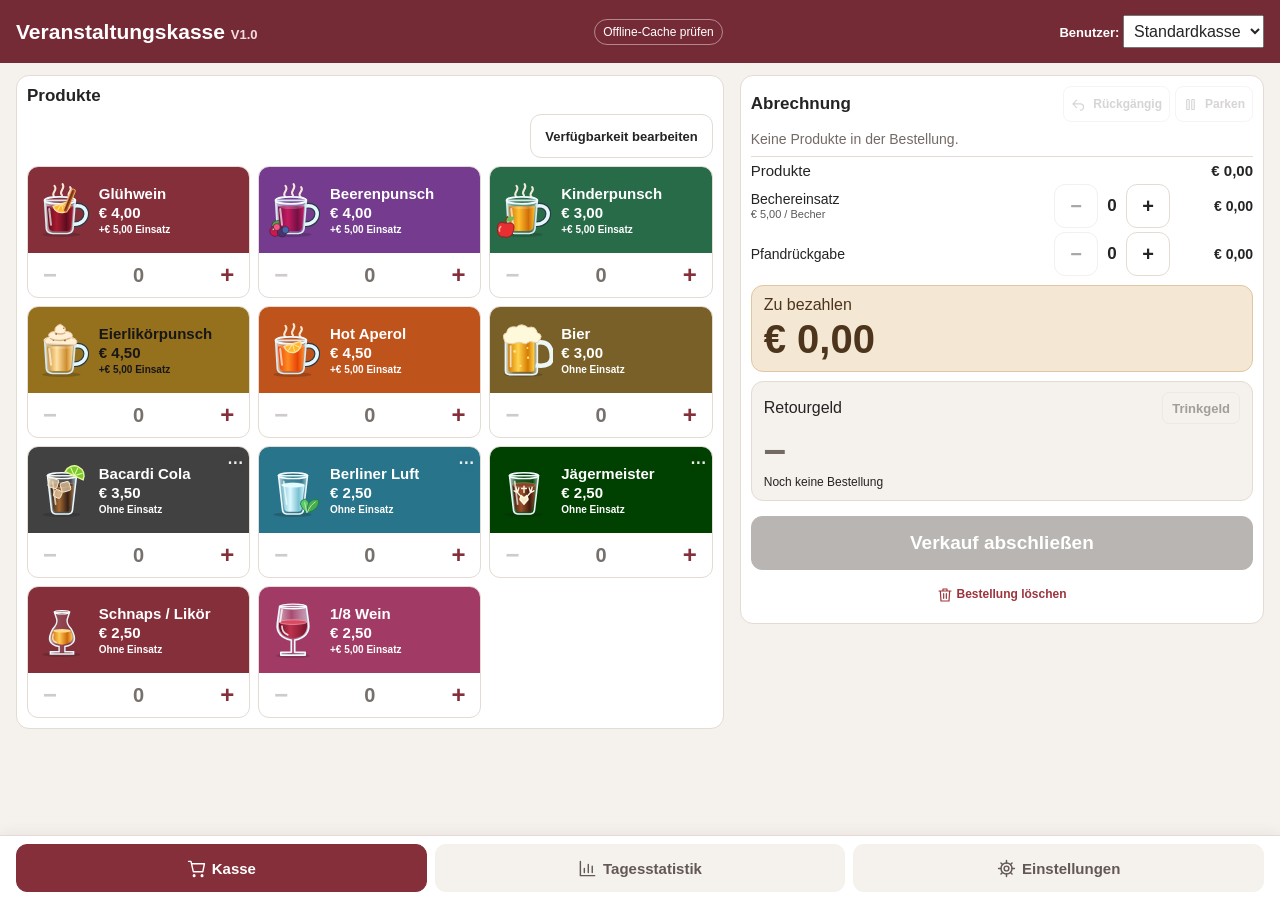
==== commit dc8c5e4b: "Veranstaltungskasse V1.0: bestätigte V0.9.2 ohne globale Statistik, lokaler CSV-Export" ====
--- a/Veranstaltungskasse/index.html
+++ b/Veranstaltungskasse/index.html
@@ -316,7 +316,7 @@
 @media(max-height:500px){#numberOverlay .number-modal{padding:9px}.number-keys button{height:37px;min-height:37px;font-size:20px}#numberValue{min-height:44px;font-size:25px;padding:6px}.number-tools button{min-height:38px}#numberContext{margin:2px 0}}
 
 
-/* V0.9.3 – Pfand direkt in der Abrechnung */
+/* V1.0 – Pfand direkt in der Abrechnung */
 #paymentPane .deposit-line{display:-webkit-flex;display:flex;-webkit-align-items:center;align-items:center;-webkit-justify-content:space-between;justify-content:space-between;gap:0;margin:4px 0;min-width:0}
 #paymentPane .deposit-line.hidden{display:none!important}
 #paymentPane .deposit-line-label{-webkit-flex:1 1 0%;flex:1 1 0%;min-width:0;margin-right:5px;font-size:14px;line-height:1.2;overflow-wrap:break-word}
@@ -326,8 +326,8 @@
 #paymentPane .deposit-stepper .num{min-width:28px;text-align:center;font-size:17px;padding:0 2px}
 #paymentPane .deposit-amount{min-width:75px;text-align:right;margin-left:8px;white-space:nowrap;font-variant-numeric:tabular-nums;font-size:14px}
 @media(max-width:360px){#paymentPane .deposit-line-label,#paymentPane .deposit-amount{font-size:12px}#paymentPane .deposit-amount{min-width:58px;margin-left:4px}#paymentPane .deposit-stepper .num{min-width:24px}}
-</style><link rel="stylesheet" href="./tiles-v032.css"></head><body data-variant="modern"><header><h1>Veranstaltungskasse <small>V0.9.3</small></h1><span class="pill" id="offline">Offline-Status</span></header><div id="testBanner" class="hidden">TESTMODUS – keine echten Buchungen<button id="stopTest" type="button">Testmodus beenden</button></div><main>
+</style><link rel="stylesheet" href="./tiles-v032.css"></head><body data-variant="modern"><header><h1>Veranstaltungskasse <small>V1.0</small></h1><span class="pill" id="offline">Offline-Status</span></header><div id="testBanner" class="hidden">TESTMODUS – keine echten Buchungen<button id="stopTest" type="button">Testmodus beenden</button></div><main>
 <section id="sale" class="layout"><div id="orderPane"><div class="panel"><h2 class="drinks-heading">Produkte <span id="drinkFeedback" aria-live="polite"></span><span id="itemCount" class="item-count"></span></h2><div id="drinks" class="drinks"></div></div></div>
 <div id="paymentPane"><div class="panel"><button id="backToOrder" class="back-link">‹ Zur Bestellung</button><div class="payment-heading"><h2>Abrechnung</h2><div class="heading-tools"><button id="undoLast" type="button" class="undo-small" aria-label="Letzten Verkauf rückgängig machen" title="Letzten Verkauf rückgängig machen" disabled><svg class="ui-icon" width="16" height="16" viewBox="0 0 24 24" fill="none" stroke="currentColor" stroke-width="1.8" stroke-linecap="round" stroke-linejoin="round" aria-hidden="true" focusable="false"><path d="M9 5 3 11l6 6M3 11h12a5 5 0 0 1 0 10"/></svg><span>Rückgängig</span></button><button id="parkOrder" type="button" class="mini-tool" title="Bestellung parken" aria-label="Bestellung parken"><svg class="ui-icon" width="16" height="16" viewBox="0 0 24 24" fill="none" stroke="currentColor" stroke-width="1.8" stroke-linecap="round" stroke-linejoin="round" aria-hidden="true" focusable="false"><rect x="6" y="4" width="4" height="16" rx="1"/><rect x="14" y="4" width="4" height="16" rx="1"/></svg><span>Parken</span></button></div></div><div id="basketDetails" aria-label="Aktuelle Bestellung"></div><div class="sum"><span>Produkte</span><b id="drinkSum"></b></div><div class="sum deposit-line"><span class="deposit-line-label">Bechereinsatz <small id="depositLabel"></small></span><div class="deposit-stepper"><button type="button" class="step" id="outMinus" aria-label="Ausgegebene Becher minus">−</button><span class="num" id="out"></span><button type="button" class="step" id="outPlus" aria-label="Ausgegebene Becher plus">+</button></div><b id="outSum" class="deposit-amount"></b></div><div class="sum deposit-line"><span class="deposit-line-label">Pfandrückgabe</span><div class="deposit-stepper"><button type="button" class="step" id="backMinus" aria-label="Retournierte Becher minus">−</button><span class="num" id="back"></span><button type="button" class="step" id="backPlus" aria-label="Retournierte Becher plus">+</button></div><b id="backSum" class="deposit-amount"></b></div><div class="sum hidden" id="tipRow"><span>Trinkgeld</span><b id="tipSum"></b><button type="button" id="tipClear" class="basket-minus" aria-label="Trinkgeld entfernen" title="Trinkgeld entfernen">×</button></div><div class="total"><span id="totalLabel">Zu bezahlen</span><strong id="total"></strong></div><div id="cashArea"><label for="cashOpen">Geld erhalten (€)<span id="cashFeedback" aria-live="polite"></span></label><input id="cash" type="hidden"><button type="button" id="cashOpen" aria-label="Erhaltenes Geld eingeben" aria-haspopup="dialog"><span id="cashDisplay">0,00</span><svg width="21" height="21" viewBox="0 0 24 24" fill="none" stroke="currentColor" stroke-width="1.8" stroke-linecap="round" stroke-linejoin="round" aria-hidden="true"><rect x="4" y="2" width="16" height="20" rx="2"/><path d="M8 6h8M8 11h1m6 0h1M8 15h1m6 0h1M8 19h1m6 0h1"/></svg></button><div class="cashkeys" id="cashkeys"></div><div class="cash-extra"><button class="wide" id="clearCash">Geld löschen</button><button class="wide" id="exact">Passend bezahlt</button></div></div><div class="change" id="changeBox"><div class="tip-heading"><span id="changeLabel">Retourgeld</span><button type="button" id="tipToggle" class="tip-toggle" aria-expanded="false" aria-controls="tipPanel">Trinkgeld</button></div><strong id="change">–</strong><small id="paymentState" aria-live="polite"></small><div id="tipPanel" class="hidden"><div id="tipQuick" class="tip-quick"></div><p id="tipHelp"></p><button type="button" id="tipCustom" class="wide" aria-haspopup="dialog">Individuellen Gesamtbetrag eingeben</button><button type="button" id="tipKeep" class="wide">Stimmt so – kein Retourgeld</button></div></div><button class="primary wide" id="finish">Verkauf abschließen</button><button class="wide" id="discard"><svg class="ui-icon" width="16" height="16" viewBox="0 0 24 24" fill="none" stroke="currentColor" stroke-width="1.8" stroke-linecap="round" stroke-linejoin="round" aria-hidden="true" focusable="false"><path d="M3 6h18M9 6V3h6v3M5 6l1 15h12l1-15M10 10v7m4-7v7"/></svg> Bestellung löschen</button><div id="status" class="status" role="status"></div></div><div id="parkPanel" class="panel hidden"><h2>Geparkte Bestellungen (<span id="parkCount">0</span>)</h2><p id="parkInfo" class="muted"></p><div id="parkEntries"></div></div></div><div id="checkoutBar"><div><small id="checkoutLabel">Zu bezahlen</small><strong id="checkoutTotal">0,00 €</strong></div></div></section>
 <section id="stats" class="hidden"><div class="panel"><h2>Tagesstatistik</h2><label for="date">Verkaufstag</label><input type="date" id="date"><div id="metrics" class="metrics" style="margin-top:14px"></div><h3>Verkaufte Produkte</h3><div id="sales"></div><h3 style="margin-top:16px">Topseller</h3><label for="rankBy">Sortieren nach</label><select id="rankBy"><option value="qty">Verkaufte Stückzahl</option><option value="revenue">Produktumsatz</option></select><div id="ranking"></div><div id="cupStats" style="margin:14px 0"></div><div class="export"><button id="exportSummary" class="primary">Produktliste als CSV</button><button id="exportAll">Einzelne Vorgänge als CSV</button></div><p class="muted">CSV-Dateien sind mit Excel kompatibel (Semikolon, UTF-8). Bitte regelmäßig exportieren; lokale Browserdaten können gelöscht werden.</p><button id="deleteDay" type="button" class="wide" style="color:#a52626;border-color:#cfa6a6">Tagesstatistik löschen</button><div id="deleteConfirm" class="hidden"><p id="deleteQuestion"></p><button id="deleteYes" class="wide" style="background:#a52626;color:white">Endgültig löschen</button><button id="deleteNo" class="wide">Abbrechen</button></div><div id="csvFallbackBox" class="hidden"><p>CSV zum Kopieren (älterer Browser)</p><textarea id="csvFallback" readonly style="width:100%;height:180px"></textarea></div><p id="deleteDayStatus" class="status" role="status" aria-live="polite"></p></div></section>
-<section id="settings" class="hidden"><div class="panel"><h2>Einstellungen</h2><div class="setting-category"><button type="button" id="cat-products" class="category-toggle" aria-expanded="false" aria-controls="body-products"><svg class="ui-icon" width="21" height="21" viewBox="0 0 24 24" fill="none" stroke="currentColor" stroke-width="1.8" stroke-linecap="round" stroke-linejoin="round" aria-hidden="true" focusable="false"><path d="M4 8h13v9a4 4 0 0 1-4 4H8a4 4 0 0 1-4-4Zm13 1h2a3 3 0 0 1 0 6h-2M7 3v2m4-2v2m4-2v2"/></svg><span class="category-text"><b>Produktdatenbank</b><small>Produkte, Farben, Aktionen, Pfand</small></span><span class="category-arrow" aria-hidden="true">▾</span></button><div id="body-products" class="category-body hidden"><p class="muted">Mit „In Kasse anzeigen“ Produkte aktivieren oder ausblenden. Ausgeblendete Produkte bleiben in der Datenbank. Änderungen gelten für neue Bestellungen; bereits abgeschlossene Verkäufe bleiben unverändert.</p><div class="settings-head"><span>Produkt</span><span>Preis (€)</span><span>Bechereinsatz</span><span></span></div><p class="muted">Mit ↑ / ↓ die Reihenfolge ändern. Unter ⋯ findest du Farben, Aktionen und Ausverkauft.</p><div id="settingsRows"></div><button id="addProduct" class="wide add-product">+ Produkt hinzufügen</button><label for="deposit">Bechereinsatz (€)</label><input id="deposit" inputmode="decimal" style="max-width:160px"><button id="saveSettings" class="primary wide">Produktdatenbank speichern</button><p id="settingsStatus" class="status" role="status"></p></div></div><div class="setting-category"><button type="button" id="cat-device" class="category-toggle" aria-expanded="false" aria-controls="body-device"><svg class="ui-icon" width="21" height="21" viewBox="0 0 24 24" fill="none" stroke="currentColor" stroke-width="1.8" stroke-linecap="round" stroke-linejoin="round" aria-hidden="true" focusable="false"><rect x="2" y="3" width="20" height="14" rx="2"/><path d="M12 17v4m-5 0h10"/></svg><span class="category-text"><b>Geräteeinstellungen</b><small>Gerätename, Nachtmodus, Bildschirm</small></span><span class="category-arrow" aria-hidden="true">▾</span></button><div id="body-device" class="category-body hidden"><label for="device">Gerätename</label><input id="device" maxlength="40" placeholder="Kasse 1" style="font-size:17px"><label class="pref-check"><input type="checkbox" id="nightPref">Nachtmodus</label><label class="pref-check"><input type="checkbox" id="productImagesPref" checked>Produktbilder anzeigen</label><label class="pref-check"><input type="checkbox" id="wakePref">Bildschirm eingeschaltet halten</label><p class="muted" id="wakeStatus"></p><button id="savePrefs" class="wide primary">Geräteeinstellungen speichern</button><p id="prefsStatus" class="status"></p></div></div><div class="setting-category"><button type="button" id="cat-payment" class="category-toggle" aria-expanded="false" aria-controls="body-payment"><svg class="ui-icon" width="21" height="21" viewBox="0 0 24 24" fill="none" stroke="currentColor" stroke-width="1.8" stroke-linecap="round" stroke-linejoin="round" aria-hidden="true" focusable="false"><rect x="2" y="5" width="20" height="14" rx="2"/><circle cx="12" cy="12" r="3"/><path d="M5 12h1m12 0h1"/></svg><span class="category-text"><b>Zahlungseinstellungen</b><small>Geldscheintasten, additive Eingabe</small></span><span class="category-arrow" aria-hidden="true">▾</span></button><div id="body-payment" class="category-body hidden"><label class="pref-check"><input type="checkbox" id="cashAddPref">Geldscheintasten addieren</label><label for="cashNotesPref">Geldscheintasten (€; mit Semikolon trennen)</label><input id="cashNotesPref" style="font-size:16px"><button id="savePayment" class="wide primary">Zahlungseinstellungen speichern</button><p id="paymentPrefsStatus" class="status"></p></div></div><div class="setting-category"><button type="button" id="cat-security" class="category-toggle" aria-expanded="false" aria-controls="body-security"><svg class="ui-icon" width="21" height="21" viewBox="0 0 24 24" fill="none" stroke="currentColor" stroke-width="1.8" stroke-linecap="round" stroke-linejoin="round" aria-hidden="true" focusable="false"><path d="M12 2l9 4v6c0 5-5 8-9 10-4-2-9-5-9-10V6zM8 12l3 3 5-6"/></svg><span class="category-text"><b>Sicherheit</b><small>Admin-PIN</small></span><span class="category-arrow" aria-hidden="true">▾</span></button><div id="body-security" class="category-body hidden"><p class="muted">Lokaler Schutz vor versehentlichen Änderungen, keine manipulationssichere Zugriffskontrolle.</p><label for="newPin">Neue vierstellige PIN</label><input type="password" id="newPin" maxlength="4" inputmode="numeric" autocomplete="off"><label for="repeatPin">PIN wiederholen</label><input type="password" id="repeatPin" maxlength="4" inputmode="numeric" autocomplete="off"><button id="savePin" class="wide">PIN speichern</button><button id="removePin" class="wide">PIN deaktivieren</button><p id="pinSettingsStatus" class="status"></p></div></div><div class="setting-category"><button type="button" id="cat-recent" class="category-toggle" aria-expanded="false" aria-controls="body-recent"><svg class="ui-icon" width="21" height="21" viewBox="0 0 24 24" fill="none" stroke="currentColor" stroke-width="1.8" stroke-linecap="round" stroke-linejoin="round" aria-hidden="true" focusable="false"><path d="M3 12a9 9 0 1 1 3 7M3 4v8h8m1-5v5l4 2"/></svg><span class="category-text"><b>Letzte Verkäufe</b><small>Die letzten 10 Vorgänge</small></span><span class="category-arrow" aria-hidden="true">▾</span></button><div id="body-recent" class="category-body hidden"><div id="recentSales"></div></div></div><div class="setting-category"><button type="button" id="cat-template" class="category-toggle" aria-expanded="false" aria-controls="body-template"><svg class="ui-icon" width="21" height="21" viewBox="0 0 24 24" fill="none" stroke="currentColor" stroke-width="1.8" stroke-linecap="round" stroke-linejoin="round" aria-hidden="true" focusable="false"><path d="M7 18a5 5 0 0 1-1-10 7 7 0 0 1 13 2 4 4 0 0 1 0 8H7z"/></svg><span class="category-text"><b>Globale Vorlage</b><small>Speichern, laden, Token</small></span><span class="category-arrow" aria-hidden="true">▾</span></button><div id="body-template" class="category-body hidden"><p id="templateStatus" class="muted" role="status"></p><button id="publishTemplate" type="button" class="primary wide">Als Vorlage speichern</button><button id="reloadTemplate" class="wide" type="button">Vorlage laden</button><div id="publishPanel" class="hidden"><label for="templateToken">GitHub-Zugriffstoken</label><input id="templateToken" type="password" autocomplete="off" autocapitalize="off" spellcheck="false" style="font-size:16px"><label for="rememberToken" style="display:flex;align-items:center;margin:10px 0"><input id="rememberToken" type="checkbox" style="width:22px;height:22px;min-height:0;flex:none;margin:0 9px 0 0">Token auf diesem Gerät merken</label><button id="confirmPublish" type="button" class="primary wide">Vorlage veröffentlichen</button><button id="cancelPublish" type="button" class="wide">Abbrechen</button><p class="muted">Nur bei aktivierter Option wird der Token unverschlüsselt im lokalen Browserspeicher abgelegt. Nur auf einem vertrauenswürdigen Gerät verwenden. Der Token wird niemals in die Vorlagendatei geschrieben. Nur Produktliste, Preise, Farben, Reihenfolge, Aktionen und Bechereinsatz werden öffentlich in GitHub gespeichert.</p></div><button id="forgetToken" type="button" class="wide hidden">Gespeicherten Token entfernen</button><p id="tokenStatus" class="muted" role="status"></p><p class="muted">Vorlagen werden ausschließlich manuell gespeichert und geladen. Gerätename und Verkäufe bleiben lokal.</p></div></div><div class="setting-category"><button type="button" id="cat-backup" class="category-toggle" aria-expanded="false" aria-controls="body-backup"><svg class="ui-icon" width="21" height="21" viewBox="0 0 24 24" fill="none" stroke="currentColor" stroke-width="1.8" stroke-linecap="round" stroke-linejoin="round" aria-hidden="true" focusable="false"><ellipse cx="12" cy="5" rx="9" ry="3"/><path d="M3 5v14c0 4 18 4 18 0V5M3 12c0 4 18 4 18 0"/></svg><span class="category-text"><b>Datensicherung</b><small>Sicherung und Wiederherstellung</small></span><span class="category-arrow" aria-hidden="true">▾</span></button><div id="body-backup" class="category-body hidden"><button id="backupCreate" class="wide">Datensicherung erstellen</button><button id="backupOpen" class="wide">Datensicherung wiederherstellen</button><div id="backupBox" class="hidden"><label for="backupFile">JSON-Datei auswählen (optional)</label><input id="backupFile" type="file" accept=".json,application/json"><label for="backupText">JSON-Sicherung zum Kopieren oder Einfügen</label><textarea id="backupText" style="width:100%;height:150px;font-size:14px"></textarea><button id="backupRestore" class="primary wide">Wiederherstellen (ersetzt lokale Daten)</button></div><p id="backupStatus" class="status"></p><p class="muted">Sicherung enthält Einstellungen und Verkäufe, aber keinen GitHub-Token. Bitte außerhalb des Geräts aufbewahren.</p></div></div><div class="setting-category"><button type="button" id="cat-test" class="category-toggle" aria-expanded="false" aria-controls="body-test"><svg class="ui-icon" width="21" height="21" viewBox="0 0 24 24" fill="none" stroke="currentColor" stroke-width="1.8" stroke-linecap="round" stroke-linejoin="round" aria-hidden="true" focusable="false"><path d="M9 3h6m-5 0v7L4 20h16l-6-10V3M7 15h10"/></svg><span class="category-text"><b>Testmodus</b><small>Üben ohne echte Buchungen</small></span><span class="category-arrow" aria-hidden="true">▾</span></button><div id="body-test" class="category-body hidden"><p class="muted">Testbestellungen werden nicht in der echten Statistik gespeichert.</p><button id="startTest" class="wide">Testmodus starten</button><p id="testStatus" class="status"></p></div></div><p class="muted">Diese App ist ein Bestell- und Abrechnungsrechner, keine Registrierkasse. Die Daten liegen ausschließlich lokal auf diesem Gerät bzw. in diesem Browserprofil.</p></div></section></main><div id="numberOverlay" class="action-overlay hidden" role="dialog" aria-modal="true" aria-labelledby="numberTitle"><div class="action-modal number-modal"><h2 id="numberTitle"></h2><p id="numberContext" class="muted"></p><div id="numberValue" role="status" aria-live="polite">0,00 €</div><div id="numberKeys" class="number-keys"></div><p id="numberPreview" class="number-preview" aria-live="polite"></p><p id="numberError" class="error status"></p><div class="number-tools"><button type="button" id="numberClear">Löschen</button><button type="button" id="numberCancel">Abbrechen</button><button type="button" id="numberOK" class="primary">Übernehmen</button></div></div></div><div id="saleSuccess" class="hidden" role="status" aria-live="polite"><div class="success-top"><svg class="ui-icon" width="22" height="22" viewBox="0 0 24 24" fill="none" stroke="currentColor" stroke-width="1.8" stroke-linecap="round" stroke-linejoin="round" aria-hidden="true" focusable="false"><path d="m5 12 4 4L19 6"/></svg><span id="successTitle"></span></div><small id="successLabel"></small><strong id="successAmount"></strong><small>Bereit für die nächste Bestellung</small></div><div id="pinOverlay" class="action-overlay hidden"><div class="action-modal" role="dialog" aria-modal="true"><h2>Admin-PIN</h2><input id="pinInput" type="password" maxlength="4" inputmode="numeric" autocomplete="off"><p id="pinError" class="error"></p><button id="pinOK" class="wide primary">Entsperren</button><button id="pinCancel" class="wide">Abbrechen</button></div></div><div id="actionOverlay" class="action-overlay hidden"><div class="action-modal" role="dialog" aria-modal="true" aria-labelledby="actionTitle"><h2 id="actionTitle"></h2><p class="muted">Angebot auswählen</p><div id="actionChoices"></div><button id="actionClose" class="wide">Abbrechen</button></div></div><nav><button data-tab="sale" class="active"><svg class="ui-icon" width="21" height="21" viewBox="0 0 24 24" fill="none" stroke="currentColor" stroke-width="1.8" stroke-linecap="round" stroke-linejoin="round" aria-hidden="true" focusable="false"><circle cx="9" cy="21" r="1"/><circle cx="19" cy="21" r="1"/><path d="M2 3h3l3 13h12l2-10H6"/></svg><span>Kasse</span></button><button data-tab="stats"><svg class="ui-icon" width="21" height="21" viewBox="0 0 24 24" fill="none" stroke="currentColor" stroke-width="1.8" stroke-linecap="round" stroke-linejoin="round" aria-hidden="true" focusable="false"><path d="M3 3v18h18M8 17v-5m5 5V7m5 10v-8"/></svg><span>Tagesstatistik</span></button><button data-tab="settings"><svg class="ui-icon" width="21" height="21" viewBox="0 0 24 24" fill="none" stroke="currentColor" stroke-width="1.8" stroke-linecap="round" stroke-linejoin="round" aria-hidden="true" focusable="false"><circle cx="12" cy="12" r="3"/><path d="M12 2v3m0 14v3M2 12h3m14 0h3M5 5l2 2m10 10 2 2M5 19l2-2M17 7l2-2"/><circle cx="12" cy="12" r="7"/></svg><span>Einstellungen</span></button></nav><script src="./core-v093.js"></script></body></html>+<section id="settings" class="hidden"><div class="panel"><h2>Einstellungen</h2><div class="setting-category"><button type="button" id="cat-products" class="category-toggle" aria-expanded="false" aria-controls="body-products"><svg class="ui-icon" width="21" height="21" viewBox="0 0 24 24" fill="none" stroke="currentColor" stroke-width="1.8" stroke-linecap="round" stroke-linejoin="round" aria-hidden="true" focusable="false"><path d="M4 8h13v9a4 4 0 0 1-4 4H8a4 4 0 0 1-4-4Zm13 1h2a3 3 0 0 1 0 6h-2M7 3v2m4-2v2m4-2v2"/></svg><span class="category-text"><b>Produktdatenbank</b><small>Produkte, Farben, Aktionen, Pfand</small></span><span class="category-arrow" aria-hidden="true">▾</span></button><div id="body-products" class="category-body hidden"><p class="muted">Mit „In Kasse anzeigen“ Produkte aktivieren oder ausblenden. Ausgeblendete Produkte bleiben in der Datenbank. Änderungen gelten für neue Bestellungen; bereits abgeschlossene Verkäufe bleiben unverändert.</p><div class="settings-head"><span>Produkt</span><span>Preis (€)</span><span>Bechereinsatz</span><span></span></div><p class="muted">Mit ↑ / ↓ die Reihenfolge ändern. Unter ⋯ findest du Farben, Aktionen und Ausverkauft.</p><div id="settingsRows"></div><button id="addProduct" class="wide add-product">+ Produkt hinzufügen</button><label for="deposit">Bechereinsatz (€)</label><input id="deposit" inputmode="decimal" style="max-width:160px"><button id="saveSettings" class="primary wide">Produktdatenbank speichern</button><p id="settingsStatus" class="status" role="status"></p></div></div><div class="setting-category"><button type="button" id="cat-device" class="category-toggle" aria-expanded="false" aria-controls="body-device"><svg class="ui-icon" width="21" height="21" viewBox="0 0 24 24" fill="none" stroke="currentColor" stroke-width="1.8" stroke-linecap="round" stroke-linejoin="round" aria-hidden="true" focusable="false"><rect x="2" y="3" width="20" height="14" rx="2"/><path d="M12 17v4m-5 0h10"/></svg><span class="category-text"><b>Geräteeinstellungen</b><small>Gerätename, Nachtmodus, Bildschirm</small></span><span class="category-arrow" aria-hidden="true">▾</span></button><div id="body-device" class="category-body hidden"><label for="device">Gerätename</label><input id="device" maxlength="40" placeholder="Kasse 1" style="font-size:17px"><label class="pref-check"><input type="checkbox" id="nightPref">Nachtmodus</label><label class="pref-check"><input type="checkbox" id="productImagesPref" checked>Produktbilder anzeigen</label><label class="pref-check"><input type="checkbox" id="wakePref">Bildschirm eingeschaltet halten</label><p class="muted" id="wakeStatus"></p><button id="savePrefs" class="wide primary">Geräteeinstellungen speichern</button><p id="prefsStatus" class="status"></p></div></div><div class="setting-category"><button type="button" id="cat-payment" class="category-toggle" aria-expanded="false" aria-controls="body-payment"><svg class="ui-icon" width="21" height="21" viewBox="0 0 24 24" fill="none" stroke="currentColor" stroke-width="1.8" stroke-linecap="round" stroke-linejoin="round" aria-hidden="true" focusable="false"><rect x="2" y="5" width="20" height="14" rx="2"/><circle cx="12" cy="12" r="3"/><path d="M5 12h1m12 0h1"/></svg><span class="category-text"><b>Zahlungseinstellungen</b><small>Geldscheintasten, additive Eingabe</small></span><span class="category-arrow" aria-hidden="true">▾</span></button><div id="body-payment" class="category-body hidden"><label class="pref-check"><input type="checkbox" id="cashAddPref">Geldscheintasten addieren</label><label for="cashNotesPref">Geldscheintasten (€; mit Semikolon trennen)</label><input id="cashNotesPref" style="font-size:16px"><button id="savePayment" class="wide primary">Zahlungseinstellungen speichern</button><p id="paymentPrefsStatus" class="status"></p></div></div><div class="setting-category"><button type="button" id="cat-security" class="category-toggle" aria-expanded="false" aria-controls="body-security"><svg class="ui-icon" width="21" height="21" viewBox="0 0 24 24" fill="none" stroke="currentColor" stroke-width="1.8" stroke-linecap="round" stroke-linejoin="round" aria-hidden="true" focusable="false"><path d="M12 2l9 4v6c0 5-5 8-9 10-4-2-9-5-9-10V6zM8 12l3 3 5-6"/></svg><span class="category-text"><b>Sicherheit</b><small>Admin-PIN</small></span><span class="category-arrow" aria-hidden="true">▾</span></button><div id="body-security" class="category-body hidden"><p class="muted">Lokaler Schutz vor versehentlichen Änderungen, keine manipulationssichere Zugriffskontrolle.</p><label for="newPin">Neue vierstellige PIN</label><input type="password" id="newPin" maxlength="4" inputmode="numeric" autocomplete="off"><label for="repeatPin">PIN wiederholen</label><input type="password" id="repeatPin" maxlength="4" inputmode="numeric" autocomplete="off"><button id="savePin" class="wide">PIN speichern</button><button id="removePin" class="wide">PIN deaktivieren</button><p id="pinSettingsStatus" class="status"></p></div></div><div class="setting-category"><button type="button" id="cat-recent" class="category-toggle" aria-expanded="false" aria-controls="body-recent"><svg class="ui-icon" width="21" height="21" viewBox="0 0 24 24" fill="none" stroke="currentColor" stroke-width="1.8" stroke-linecap="round" stroke-linejoin="round" aria-hidden="true" focusable="false"><path d="M3 12a9 9 0 1 1 3 7M3 4v8h8m1-5v5l4 2"/></svg><span class="category-text"><b>Letzte Verkäufe</b><small>Die letzten 10 Vorgänge</small></span><span class="category-arrow" aria-hidden="true">▾</span></button><div id="body-recent" class="category-body hidden"><div id="recentSales"></div></div></div><div class="setting-category"><button type="button" id="cat-template" class="category-toggle" aria-expanded="false" aria-controls="body-template"><svg class="ui-icon" width="21" height="21" viewBox="0 0 24 24" fill="none" stroke="currentColor" stroke-width="1.8" stroke-linecap="round" stroke-linejoin="round" aria-hidden="true" focusable="false"><path d="M7 18a5 5 0 0 1-1-10 7 7 0 0 1 13 2 4 4 0 0 1 0 8H7z"/></svg><span class="category-text"><b>Globale Vorlage</b><small>Speichern, laden, Token</small></span><span class="category-arrow" aria-hidden="true">▾</span></button><div id="body-template" class="category-body hidden"><p id="templateStatus" class="muted" role="status"></p><button id="publishTemplate" type="button" class="primary wide">Als Vorlage speichern</button><button id="reloadTemplate" class="wide" type="button">Vorlage laden</button><div id="publishPanel" class="hidden"><label for="templateToken">GitHub-Zugriffstoken</label><input id="templateToken" type="password" autocomplete="off" autocapitalize="off" spellcheck="false" style="font-size:16px"><label for="rememberToken" style="display:flex;align-items:center;margin:10px 0"><input id="rememberToken" type="checkbox" style="width:22px;height:22px;min-height:0;flex:none;margin:0 9px 0 0">Token auf diesem Gerät merken</label><button id="confirmPublish" type="button" class="primary wide">Vorlage veröffentlichen</button><button id="cancelPublish" type="button" class="wide">Abbrechen</button><p class="muted">Nur bei aktivierter Option wird der Token unverschlüsselt im lokalen Browserspeicher abgelegt. Nur auf einem vertrauenswürdigen Gerät verwenden. Der Token wird niemals in die Vorlagendatei geschrieben. Nur Produktliste, Preise, Farben, Reihenfolge, Aktionen und Bechereinsatz werden öffentlich in GitHub gespeichert.</p></div><button id="forgetToken" type="button" class="wide hidden">Gespeicherten Token entfernen</button><p id="tokenStatus" class="muted" role="status"></p><p class="muted">Vorlagen werden ausschließlich manuell gespeichert und geladen. Gerätename und Verkäufe bleiben lokal.</p></div></div><div class="setting-category"><button type="button" id="cat-backup" class="category-toggle" aria-expanded="false" aria-controls="body-backup"><svg class="ui-icon" width="21" height="21" viewBox="0 0 24 24" fill="none" stroke="currentColor" stroke-width="1.8" stroke-linecap="round" stroke-linejoin="round" aria-hidden="true" focusable="false"><ellipse cx="12" cy="5" rx="9" ry="3"/><path d="M3 5v14c0 4 18 4 18 0V5M3 12c0 4 18 4 18 0"/></svg><span class="category-text"><b>Datensicherung</b><small>Sicherung und Wiederherstellung</small></span><span class="category-arrow" aria-hidden="true">▾</span></button><div id="body-backup" class="category-body hidden"><button id="backupCreate" class="wide">Datensicherung erstellen</button><button id="backupOpen" class="wide">Datensicherung wiederherstellen</button><div id="backupBox" class="hidden"><label for="backupFile">JSON-Datei auswählen (optional)</label><input id="backupFile" type="file" accept=".json,application/json"><label for="backupText">JSON-Sicherung zum Kopieren oder Einfügen</label><textarea id="backupText" style="width:100%;height:150px;font-size:14px"></textarea><button id="backupRestore" class="primary wide">Wiederherstellen (ersetzt lokale Daten)</button></div><p id="backupStatus" class="status"></p><p class="muted">Sicherung enthält Einstellungen und Verkäufe, aber keinen GitHub-Token. Bitte außerhalb des Geräts aufbewahren.</p></div></div><div class="setting-category"><button type="button" id="cat-test" class="category-toggle" aria-expanded="false" aria-controls="body-test"><svg class="ui-icon" width="21" height="21" viewBox="0 0 24 24" fill="none" stroke="currentColor" stroke-width="1.8" stroke-linecap="round" stroke-linejoin="round" aria-hidden="true" focusable="false"><path d="M9 3h6m-5 0v7L4 20h16l-6-10V3M7 15h10"/></svg><span class="category-text"><b>Testmodus</b><small>Üben ohne echte Buchungen</small></span><span class="category-arrow" aria-hidden="true">▾</span></button><div id="body-test" class="category-body hidden"><p class="muted">Testbestellungen werden nicht in der echten Statistik gespeichert.</p><button id="startTest" class="wide">Testmodus starten</button><p id="testStatus" class="status"></p></div></div><p class="muted">Diese App ist ein Bestell- und Abrechnungsrechner, keine Registrierkasse. Die Daten liegen ausschließlich lokal auf diesem Gerät bzw. in diesem Browserprofil.</p></div></section></main><div id="numberOverlay" class="action-overlay hidden" role="dialog" aria-modal="true" aria-labelledby="numberTitle"><div class="action-modal number-modal"><h2 id="numberTitle"></h2><p id="numberContext" class="muted"></p><div id="numberValue" role="status" aria-live="polite">0,00 €</div><div id="numberKeys" class="number-keys"></div><p id="numberPreview" class="number-preview" aria-live="polite"></p><p id="numberError" class="error status"></p><div class="number-tools"><button type="button" id="numberClear">Löschen</button><button type="button" id="numberCancel">Abbrechen</button><button type="button" id="numberOK" class="primary">Übernehmen</button></div></div></div><div id="saleSuccess" class="hidden" role="status" aria-live="polite"><div class="success-top"><svg class="ui-icon" width="22" height="22" viewBox="0 0 24 24" fill="none" stroke="currentColor" stroke-width="1.8" stroke-linecap="round" stroke-linejoin="round" aria-hidden="true" focusable="false"><path d="m5 12 4 4L19 6"/></svg><span id="successTitle"></span></div><small id="successLabel"></small><strong id="successAmount"></strong><small>Bereit für die nächste Bestellung</small></div><div id="pinOverlay" class="action-overlay hidden"><div class="action-modal" role="dialog" aria-modal="true"><h2>Admin-PIN</h2><input id="pinInput" type="password" maxlength="4" inputmode="numeric" autocomplete="off"><p id="pinError" class="error"></p><button id="pinOK" class="wide primary">Entsperren</button><button id="pinCancel" class="wide">Abbrechen</button></div></div><div id="actionOverlay" class="action-overlay hidden"><div class="action-modal" role="dialog" aria-modal="true" aria-labelledby="actionTitle"><h2 id="actionTitle"></h2><p class="muted">Angebot auswählen</p><div id="actionChoices"></div><button id="actionClose" class="wide">Abbrechen</button></div></div><nav><button data-tab="sale" class="active"><svg class="ui-icon" width="21" height="21" viewBox="0 0 24 24" fill="none" stroke="currentColor" stroke-width="1.8" stroke-linecap="round" stroke-linejoin="round" aria-hidden="true" focusable="false"><circle cx="9" cy="21" r="1"/><circle cx="19" cy="21" r="1"/><path d="M2 3h3l3 13h12l2-10H6"/></svg><span>Kasse</span></button><button data-tab="stats"><svg class="ui-icon" width="21" height="21" viewBox="0 0 24 24" fill="none" stroke="currentColor" stroke-width="1.8" stroke-linecap="round" stroke-linejoin="round" aria-hidden="true" focusable="false"><path d="M3 3v18h18M8 17v-5m5 5V7m5 10v-8"/></svg><span>Tagesstatistik</span></button><button data-tab="settings"><svg class="ui-icon" width="21" height="21" viewBox="0 0 24 24" fill="none" stroke="currentColor" stroke-width="1.8" stroke-linecap="round" stroke-linejoin="round" aria-hidden="true" focusable="false"><circle cx="12" cy="12" r="3"/><path d="M12 2v3m0 14v3M2 12h3m14 0h3M5 5l2 2m10 10 2 2M5 19l2-2M17 7l2-2"/><circle cx="12" cy="12" r="7"/></svg><span>Einstellungen</span></button></nav><script src="./core-v100.js"></script></body></html>
